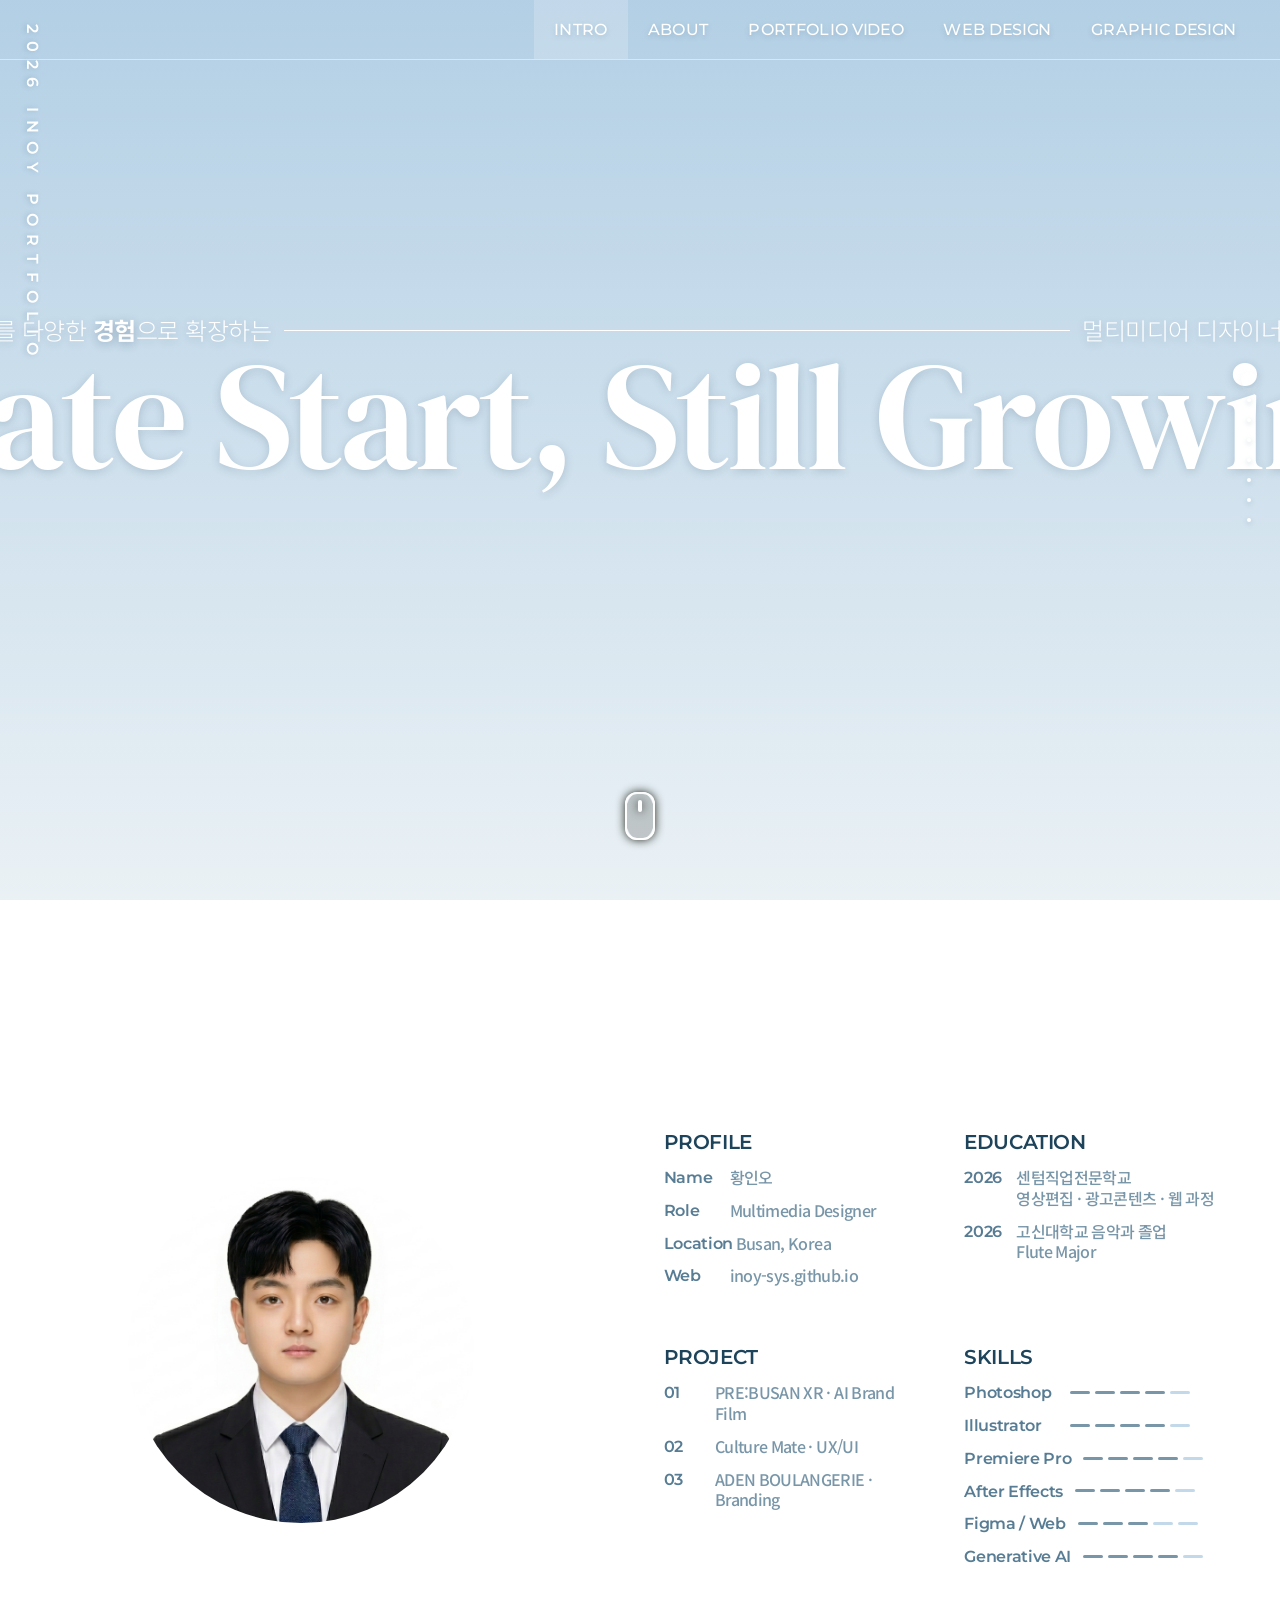
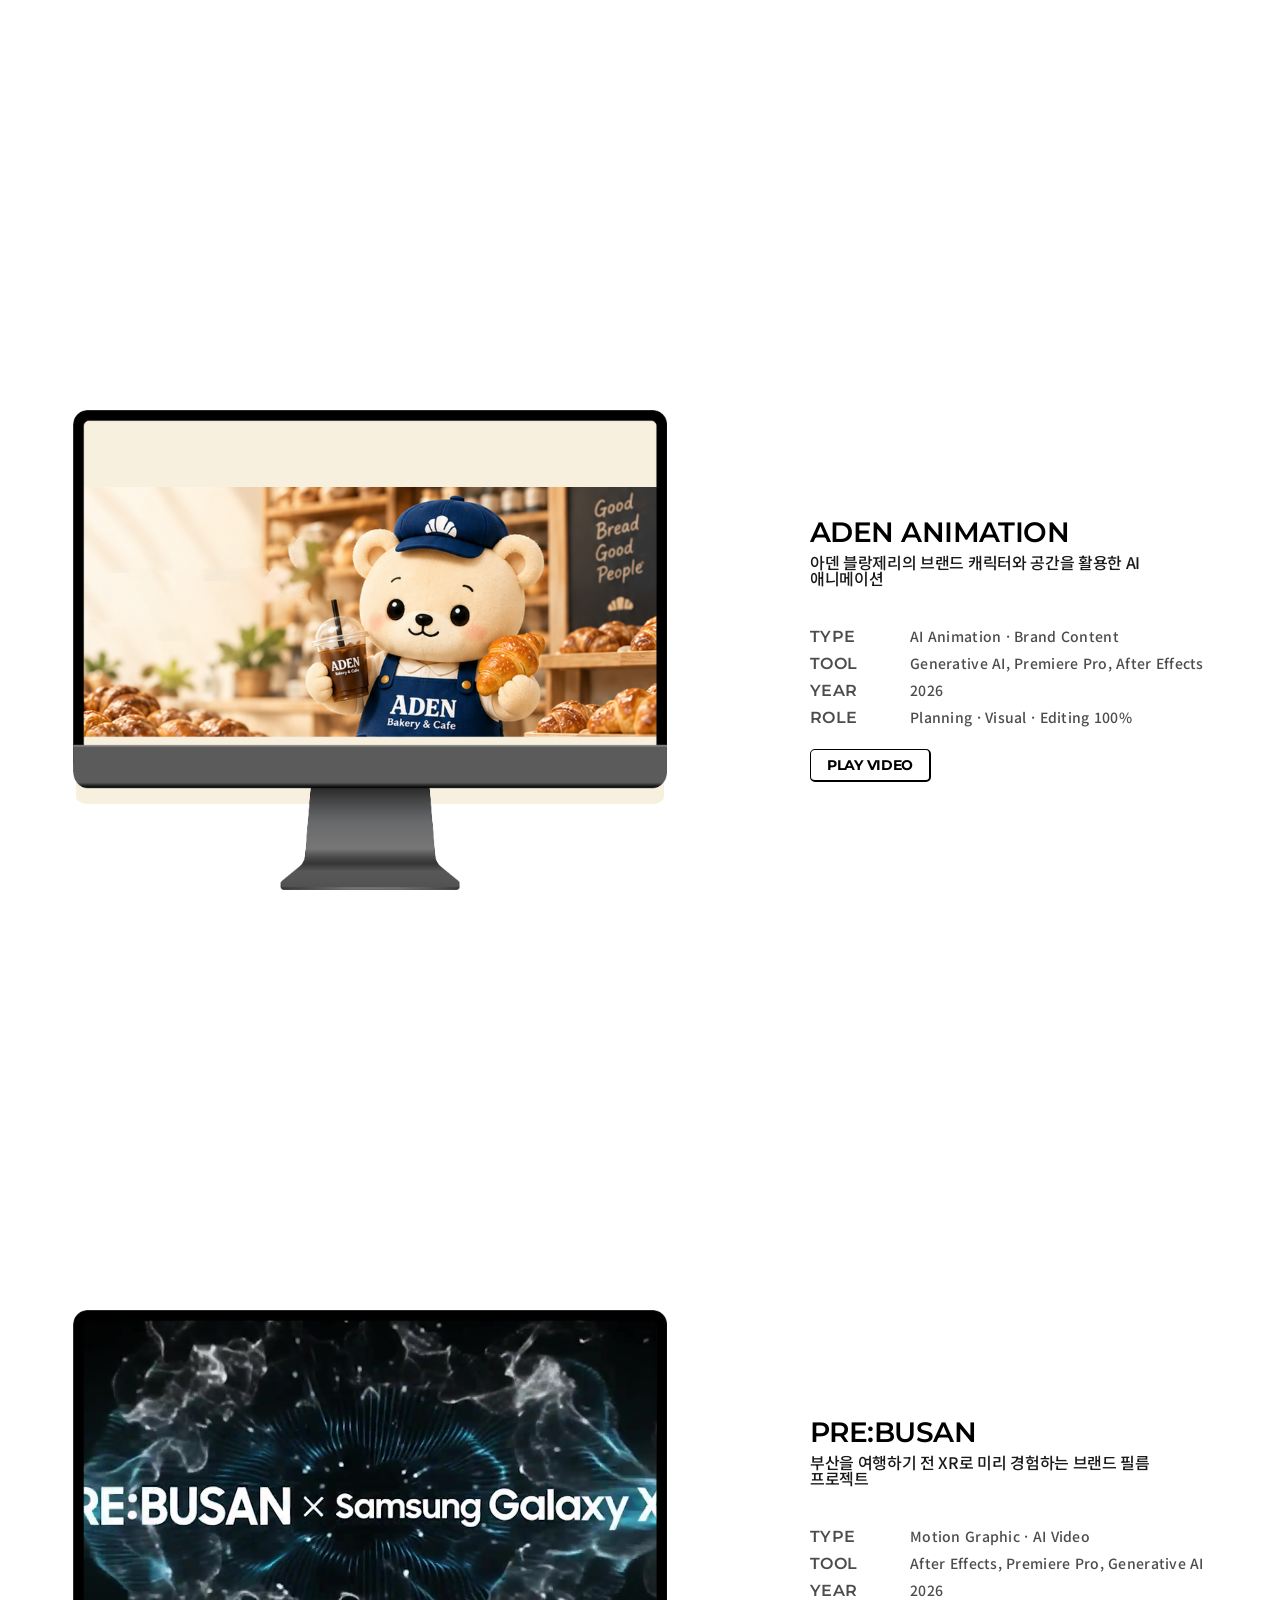
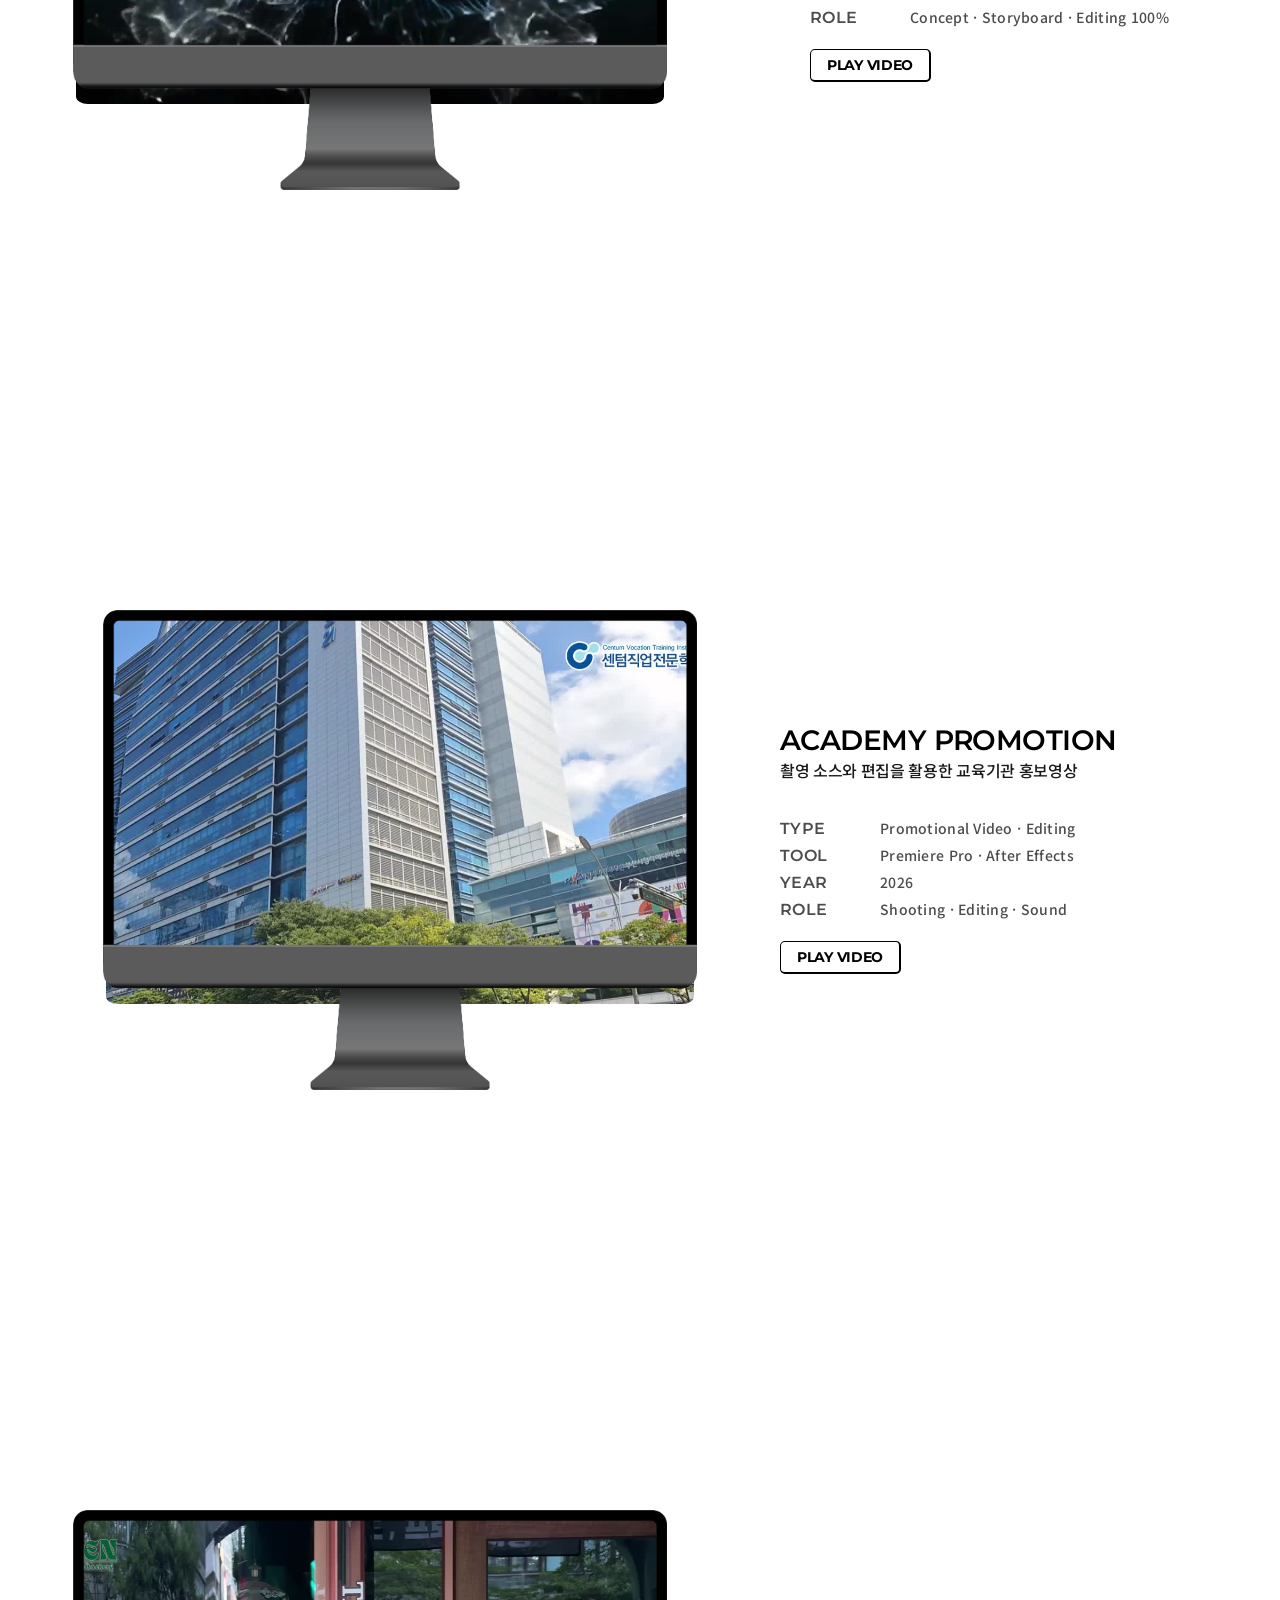
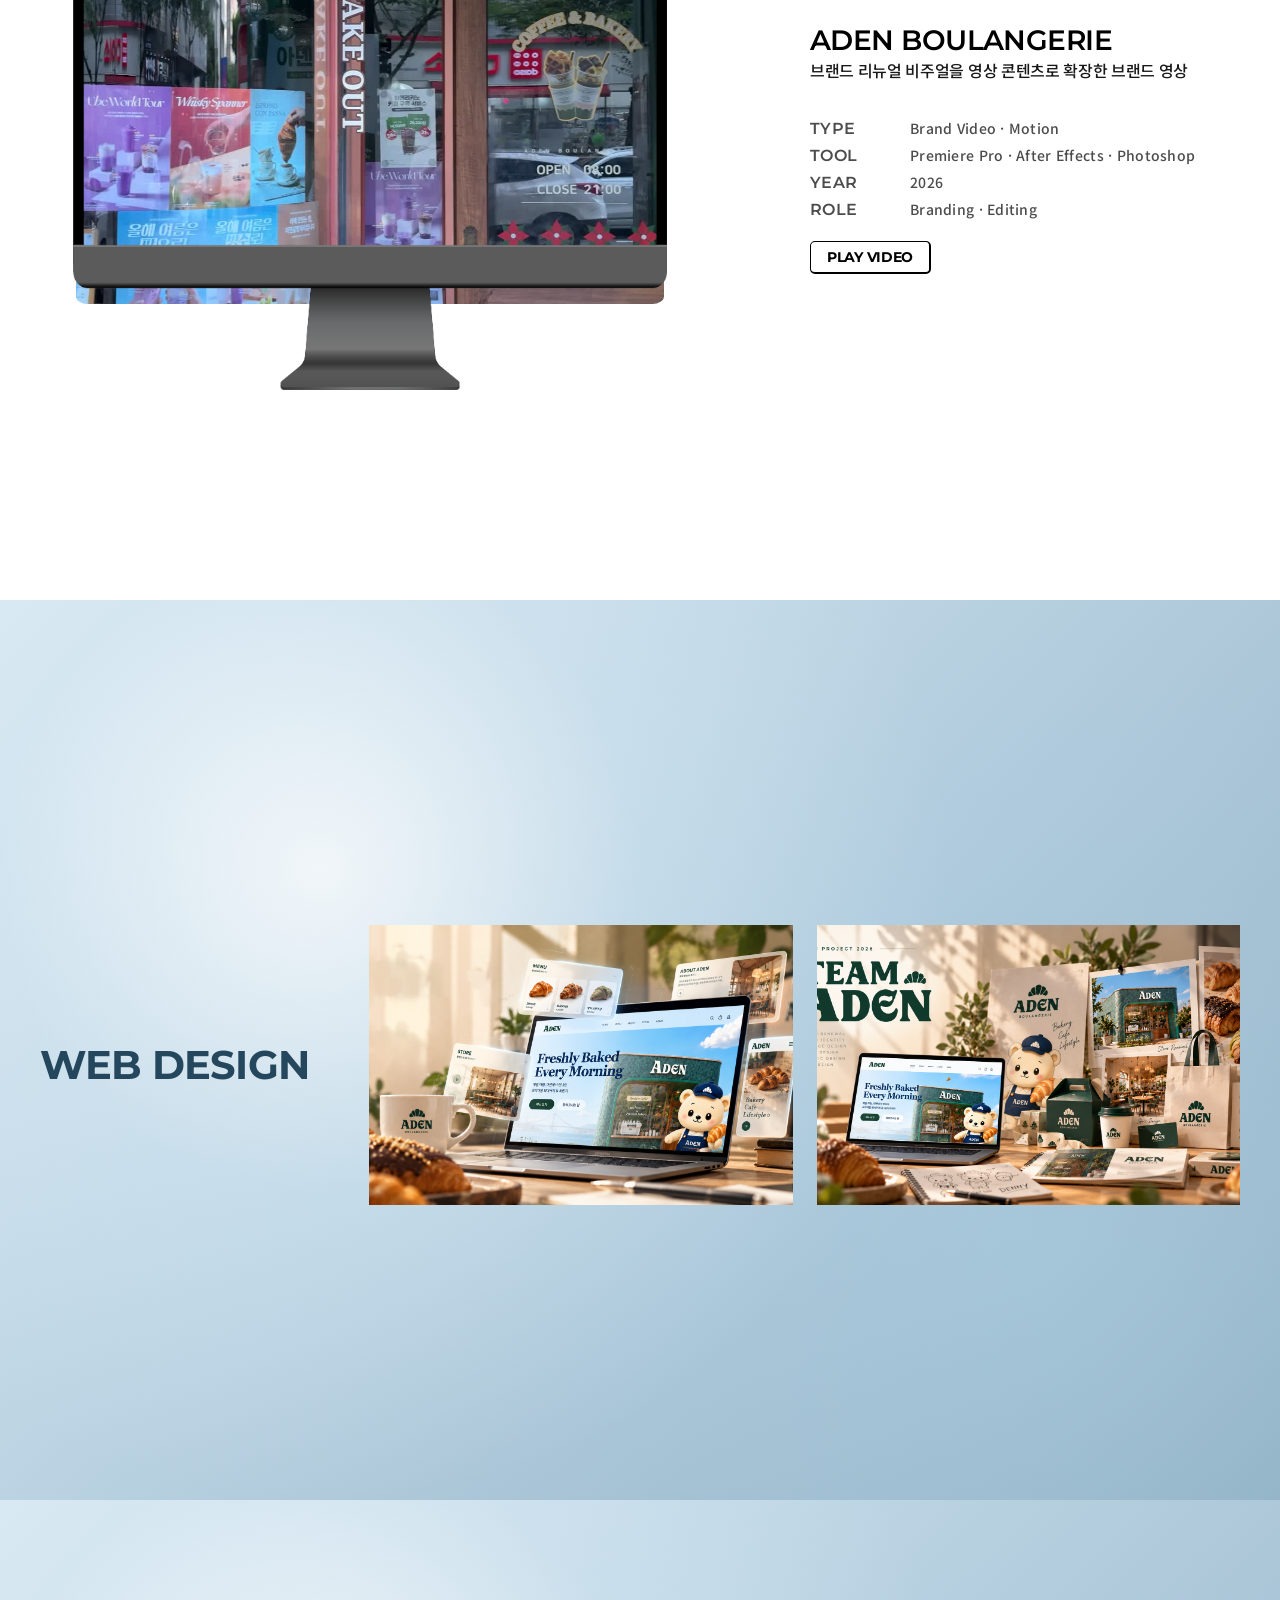
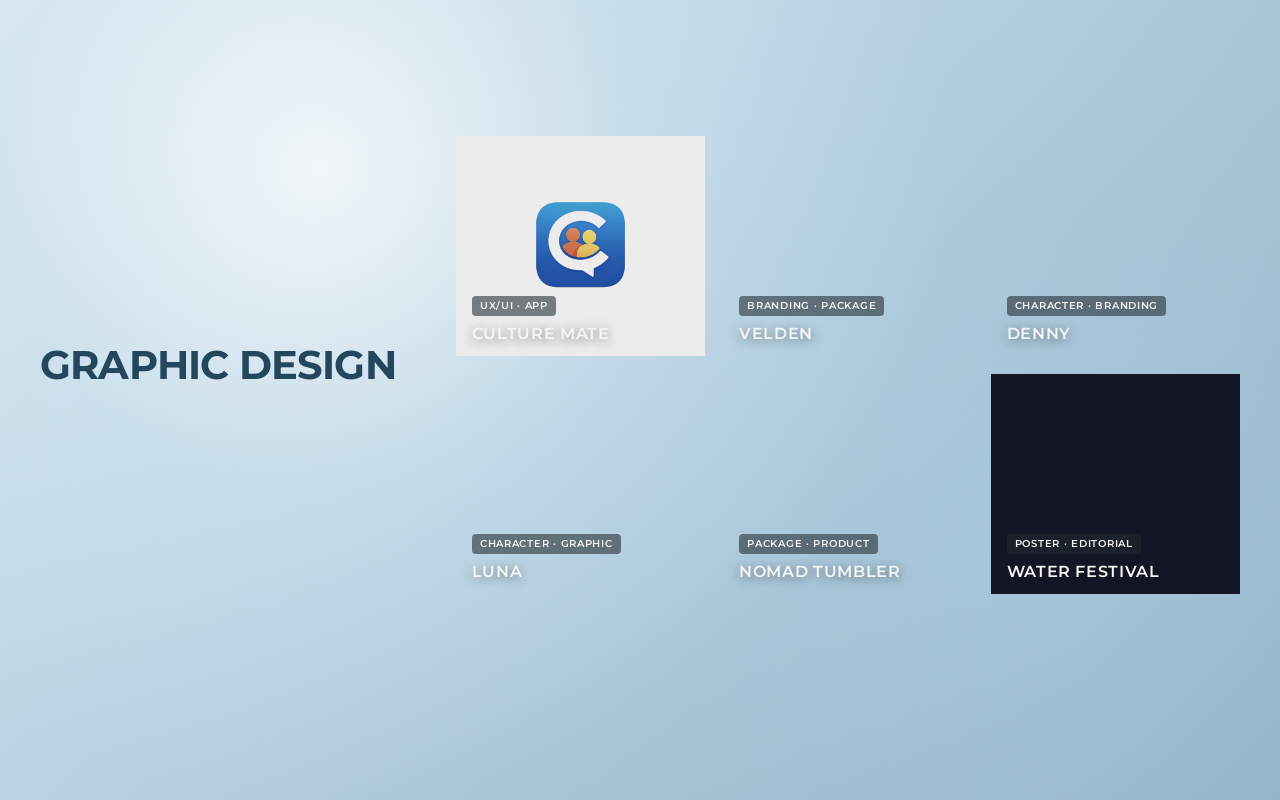
==== index.html @ 9a52661e "ok" ====
<!DOCTYPE html>
<html lang="ko">
<head>
  <meta charset="UTF-8">
  <meta http-equiv="X-UA-Compatible" content="IE=edge">
  <meta name="viewport" content="width=device-width, initial-scale=1.0">
  <title>황인오 | INOY Portfolio</title>
  <meta name="description" content="그래픽 · AI 영상 · 모션 · 웹 퍼블리싱을 다루는 황인오의 포트폴리오입니다.">
  <meta name="author" content="황인오">
  <link rel="shortcut icon" href="images/moon1.png" type="image/x-icon">
  <link rel="icon" href="images/moon1.png" type="image/x-icon">
  <script src="https://cdnjs.cloudflare.com/ajax/libs/jquery/3.6.0/jquery.min.js"></script>
  <link rel="stylesheet" href="fullpage/jquery.fullPage.css">
  <script src="fullpage/jquery.fullPage.js"></script>
  <link rel="stylesheet" href="styles/reset.css">
  <link rel="stylesheet" href="styles/design.css">
  <link rel="stylesheet" href="styles/animation.css">
  <link rel="stylesheet" href="styles/responsive.css">
  
  <meta property="og:title" content="황인오 | INOY Portfolio">
  <meta property="og:description" content="그래픽 · AI 영상 · 모션 · 웹 퍼블리싱 포트폴리오">
  <meta property="og:type" content="website">
  <meta property="og:url" content="https://inoy-sys.github.io/INO-Portfolio/">
  <meta property="og:image" content="https://inoy-sys.github.io/INO-Portfolio/images/portfolio-thumbnail.png">
</head>
<body>
  <div id="load"><img src="images/logo.svg" alt="loading"></div>
  <div id="cursor" class="intro_ani"></div>
  <div class="section_bg bg1"></div>
  <div class="section_bg bg2"></div>
  <div class="layer_btm_gradient"></div>

  <header class="intro_ani">
    <h1><a href="#firstPage">2026 INOY PORTFOLIO</a></h1>
    <ul id="myMenu">
      <li data-menuanchor="firstPage" class="active"><a href="#firstPage">INTRO</a></li>
      <li data-menuanchor="secondPage"><a href="#secondPage">ABOUT</a></li>
      <li data-menuanchor="thirdPage"><a href="#thirdPage">PORTFOLIO<span class="mobile_skip"> VIDEO</span></a>
        <ul class="sub">
          <li data-menuanchor="thirdPage"><a href="#thirdPage">ADEN ANIMATION</a></li>
          <li data-menuanchor="fourthPage"><a href="#fourthPage">PRE:BUSAN</a></li>
          <li data-menuanchor="fifthPage"><a href="#fifthPage">ACADEMY PROMO</a></li>
          <li data-menuanchor="sixthPage"><a href="#sixthPage">ADEN BRAND VIDEO</a></li>
        </ul>
      </li>
      <li data-menuanchor="seventhPage"><a href="#seventhPage">WEB<span class="mobile_skip"> DESIGN</span></a></li>
      <li data-menuanchor="eighthPage"><a href="#eighthPage">GRAPHIC<span class="mobile_skip"> DESIGN</span></a></li>
    </ul>
  </header>

  <div id="fullpage">
    <div id="intro" class="section">
      <div class="layer layer1 intro_ani"><div class="bird intro_ani"></div></div>
      <div class="layer title">
        <div class="title_container">
          <h1>
            <span class="intro_ani"><strong>아이디어</strong>를 다양한 <strong>경험</strong>으로 확장하는</span>
            <span class="line intro_ani"></span>
            <span class="intro_ani">멀티미디어 디자이너 <strong>황인오</strong>입니다.</span>
          </h1>
          <h1 class="intro_ani">Late Start, Still Growing</h1>
        </div>
      </div>
      <div class="layer layer2 intro_ani"></div>
      <div class="layer layer3 intro_ani"></div>
      <div class="layer layer4 intro_ani"></div>
      <div class="scrolldown intro_ani"><p class="mouse_outline"></p><p class="mouse_wheel"></p></div>
    </div>

    <div id="about" class="section">
      <div class="contents_wrap">
        <div class="photo"></div>
        <div class="info_all">
          <div class="info profile">
            <h2>PROFILE</h2>
            <ul>
              <li><p>Name</p><p>황인오</p></li>
              <li><p>Role</p><p>Multimedia Designer</p></li>
              <li><p>Location</p><p>Busan, Korea</p></li>
              <li><p>Web</p><p class="mail">inoy-sys.github.io</p></li>
            </ul>
          </div>
          <div class="info">
            <h2>EDUCATION</h2>
            <ul>
              <li><p>2026</p><p>센텀직업전문학교<br>영상편집 · 광고콘텐츠 · 웹 과정</p></li>
              <li><p>2026</p><p>고신대학교 음악과 졸업<br>Flute Major</p></li>
            </ul>
          </div>
          <div class="info">
            <h2>PROJECT</h2>
            <ul>
              <li><p>01</p><p>PRE:BUSAN XR · AI Brand Film</p></li>
              <li><p>02</p><p>Culture Mate · UX/UI</p></li>
              <li><p>03</p><p>ADEN BOULANGERIE · Branding</p></li>
            </ul>
          </div>
          <div class="info skills">
            <h2>SKILLS</h2>
            <ul>
              <li><p>Photoshop</p><p class="level"><span class="fill"></span><span class="fill"></span><span class="fill"></span><span class="fill"></span><span class="empty"></span></p></li>
              <li><p>Illustrator</p><p class="level"><span class="fill"></span><span class="fill"></span><span class="fill"></span><span class="fill"></span><span class="empty"></span></p></li>
              <li><p>Premiere Pro</p><p class="level"><span class="fill"></span><span class="fill"></span><span class="fill"></span><span class="fill"></span><span class="empty"></span></p></li>
              <li><p>After Effects</p><p class="level"><span class="fill"></span><span class="fill"></span><span class="fill"></span><span class="fill"></span><span class="empty"></span></p></li>
              <li><p>Figma / Web</p><p class="level"><span class="fill"></span><span class="fill"></span><span class="fill"></span><span class="empty"></span><span class="empty"></span></p></li>
              <li><p>Generative AI</p><p class="level"><span class="fill"></span><span class="fill"></span><span class="fill"></span><span class="fill"></span><span class="empty"></span></p></li>
            </ul>
          </div>
        </div>
      </div>
    </div>

    <div id="aden-animation" class="section web_section">
      <div class="contents">
        <div class="mockup_all"><div class="mockup desktop"><p class="screenshot"><img src="assets/portfolio/denny/denny-preview-main.png" alt="ADEN ANIMATION"></p><p class="frame"></p></div></div>
        <div class="info">
          <div class="title"><h1>ADEN ANIMATION</h1><p class="description">아덴 블랑제리의 브랜드 캐릭터와 공간을 활용한 AI 애니메이션</p></div>
          <ul>
            <li><span>TYPE</span><span>AI Animation · Brand Content</span></li>
            <li><span>TOOL</span><span>Generative AI, Premiere Pro, After Effects</span></li>
            <li><span>YEAR</span><span>2026</span></li>
            <li><span>ROLE</span><span>Planning · Visual · Editing 100%</span></li>
          </ul>
          <div class="link"><a href="#" class="modal_btn">PLAY VIDEO</a></div>
        </div>
        <div class="modal_popup_bg styleguide"><div class="container"><div class="title_btn_container"><p class="title"><span>AI ANIMATION </span><span>ADEN BOULANGERIE</span></p><a href="#" class="close_btn"><img src="images/icon_close.svg" alt="닫기"></a></div><div class="img_container"><video controls playsinline preload="metadata"><source src="assets/video/projects/06-aden-animation.mp4" type="video/mp4"></video></div></div></div>
      </div><div class="bg_circle"></div>
    </div>

    <div id="prebusan" class="section web_section">
      <div class="contents">
        <div class="mockup_all"><div class="mockup desktop"><p class="screenshot"><img src="assets/portfolio/video/05-pre-busan-XR.jpg" alt="PRE:BUSAN XR"></p><p class="frame"></p></div></div>
        <div class="info">
          <div class="title"><h1>PRE:BUSAN</h1><p class="description">부산을 여행하기 전 XR로 미리 경험하는 브랜드 필름 프로젝트</p></div>
          <ul>
            <li><span>TYPE</span><span>Motion Graphic · AI Video</span></li>
            <li><span>TOOL</span><span>After Effects, Premiere Pro, Generative AI</span></li>
            <li><span>YEAR</span><span>2026</span></li>
            <li><span>ROLE</span><span>Concept · Storyboard · Editing 100%</span></li>
          </ul>
          <div class="link"><a href="#" class="modal_btn">PLAY VIDEO</a></div>
        </div>
        <div class="modal_popup_bg styleguide"><div class="container"><div class="title_btn_container"><p class="title"><span>BRAND FILM </span><span>PRE:BUSAN</span></p><a href="#" class="close_btn"><img src="images/icon_close.svg" alt="닫기"></a></div><div class="img_container"><video controls playsinline preload="metadata"><source src="assets/video/projects/05-pre-busan.mp4" type="video/mp4"></video></div></div></div>
      </div><div class="bg_circle"></div>
    </div>

    <div id="academy" class="section web_section">
      <div class="contents">
        <div class="mockup_all desktop_only"><div class="mockup desktop"><p class="screenshot"><img src="assets/portfolio/video/03-academy-promo.jpg" alt="ACADEMY PROMOTION"></p><p class="frame"></p></div></div>
        <div class="info">
          <div class="title"><h1>ACADEMY PROMOTION</h1><p class="description">촬영 소스와 편집을 활용한 교육기관 홍보영상</p></div>
          <ul>
            <li><span>TYPE</span><span>Promotional Video · Editing</span></li>
            <li><span>TOOL</span><span>Premiere Pro · After Effects</span></li>
            <li><span>YEAR</span><span>2026</span></li>
            <li><span>ROLE</span><span>Shooting · Editing · Sound</span></li>
          </ul>
          <div class="link"><a href="#" class="modal_btn">PLAY VIDEO</a></div>
        </div>
        <div class="modal_popup_bg styleguide"><div class="container"><div class="title_btn_container"><p class="title"><span>PROMOTIONAL VIDEO </span><span>ACADEMY</span></p><a href="#" class="close_btn"><img src="images/icon_close.svg" alt="닫기"></a></div><div class="img_container"><video controls playsinline preload="metadata"><source src="assets/video/projects/03-academy-promo.mp4" type="video/mp4"></video></div></div></div>
      </div><div class="bg_circle"></div>
    </div>

    <div id="aden-brand" class="section web_section">
      <div class="contents">
        <div class="mockup_all"><div class="mockup desktop"><p class="screenshot"><img src="assets/portfolio/video/04-aden-boulangerie.jpg" alt="ADEN BOULANGERIE BRAND VIDEO"></p><p class="frame"></p></div></div>
        <div class="info">
          <div class="title"><h1>ADEN BOULANGERIE</h1><p class="description">브랜드 리뉴얼 비주얼을 영상 콘텐츠로 확장한 브랜드 영상</p></div>
          <ul>
            <li><span>TYPE</span><span>Brand Video · Motion</span></li>
            <li><span>TOOL</span><span>Premiere Pro · After Effects · Photoshop</span></li>
            <li><span>YEAR</span><span>2026</span></li>
            <li><span>ROLE</span><span>Branding · Editing</span></li>
          </ul>
          <div class="link"><a href="#" class="modal_btn">PLAY VIDEO</a></div>
        </div>
        <div class="modal_popup_bg styleguide"><div class="container"><div class="title_btn_container"><p class="title"><span>BRAND VIDEO </span><span>ADEN BOULANGERIE</span></p><a href="#" class="close_btn"><img src="images/icon_close.svg" alt="닫기"></a></div><div class="img_container"><video controls playsinline preload="metadata"><source src="assets/video/projects/04-aden-boulangerie.mp4" type="video/mp4"></video></div></div></div>
      </div><div class="bg_circle"></div>
    </div>

    <div id="clone" class="section clone_graphic_section">
      <div class="contents">
        <h1>WEB DESIGN</h1>
        <div class="grid-container">
          <div class="grid-item item1"><div class="info"><div class="txt"><h2>ADEN BOULANGERIE</h2><p>Personal Website · HTML / CSS / JavaScript</p></div><div class="link"><a href="aden-site/index.html" target="_blank">Website</a></div></div></div>

          <div class="grid-item item2"><div class="info"><div class="txt"><h2>TEAM ADEN</h2><p>Team Project · Brand Website</p></div><div class="link"><a href="team-aden/index.html" target="_blank">Website</a></div></div></div>
        </div>
      </div>
    </div>

    <div id="graphic" class="section clone_graphic_section">
      <div class="contents">
        <h1>GRAPHIC DESIGN</h1>
        <div class="grid-container">
          <a href="#" class="grid-item item1 modal_btn" title="CULTURE MATE" data-category="UX/UI · APP"></a>
          <a href="#" class="grid-item item2 modal_btn" title="VELDEN" data-category="BRANDING · PACKAGE"></a>
          <a href="#" class="grid-item item3 modal_btn" title="DENNY" data-category="CHARACTER · BRANDING"></a>
          <a href="#" class="grid-item item4 modal_btn" title="LUNA" data-category="CHARACTER · GRAPHIC"></a>
          <a href="#" class="grid-item item5 modal_btn" title="NOMAD TUMBLER" data-category="PACKAGE · PRODUCT"></a>
          <a href="#" class="grid-item item6 modal_btn" title="WATER FESTIVAL" data-category="POSTER · EDITORIAL"></a>
        </div>

        <div class="modal_popup_bg old-inoy-detail-modal">
          <div class="container">
            <div class="title_btn_container">
              <p class="title"><span>UX/UI · APP PLANNING </span><span>CULTURE MATE</span></p>
              <a href="#" class="close_btn"><img src="images/icon_close.svg" alt="닫기"></a>
            </div>
            <div class="img_container old-inoy-detail-scroll">
<section class="old-project-detail cmv-case">
  <div class="old-detail-topbar"><span>CULTURE MATE</span></div>
  <div class="cmv-hero">
    <div class="cmv-hero-copy"><span class="cmv-eyebrow">UX/UI · MOBILE APP</span><h2>CULTURE<br>MATE</h2><p>문화생활을 함께할 사람을 연결하는<br>AI 기반 동행 매칭 서비스</p><div class="cmv-tags"><span>UX/UI</span><span>FIGMA</span></div></div>
    <div class="cmv-hero-phones">
      <div class="cmv-phone cmv-phone-left"><img src="assets/portfolio/culture-mate/ui/04-recruit.png" alt=""></div>
      <div class="cmv-phone cmv-phone-main"><img src="assets/portfolio/culture-mate/ui/03-home.png" alt=""></div>
      <div class="cmv-phone cmv-phone-right"><img src="assets/portfolio/culture-mate/ui/15-ai-recommend.png" alt=""></div>
    </div>
  </div>
  <section class="cmv-discover"><div class="cmv-bigword">DISCOVER</div><div class="cmv-section-head"><span>01 · DISCOVER</span></div>
    <div class="cmv-discover-stage"><div class="cmv-phone cmv-tall"><img src="assets/portfolio/culture-mate/ui/03-home.png"></div><div class="cmv-feature-shot"><img src="assets/portfolio/culture-mate/ui/15-ai-recommend.png"><strong>AI RECOMMEND</strong></div><div class="cmv-phone cmv-tall"><img src="assets/portfolio/culture-mate/ui/04-recruit.png"></div></div>
  </section>
  <section class="cmv-match"><div class="cmv-section-head cmv-light-head"><span>02 · AI MATCHING</span></div><div class="cmv-match-flow">
    <figure><div class="cmv-screen-card"><img src="assets/portfolio/culture-mate/ui/12-ai-match-popup.png"></div><figcaption><b>01</b><span>START</span></figcaption></figure><div class="cmv-flow-arrow">→</div>
    <figure><div class="cmv-screen-card"><img src="assets/portfolio/culture-mate/ui/11-matching-loading.png"></div><figcaption><b>02</b><span>MATCHING</span></figcaption></figure><div class="cmv-flow-arrow">→</div>
    <figure><div class="cmv-screen-card"><img src="assets/portfolio/culture-mate/ui/10-match-complete.png"></div><figcaption><b>03</b><span>COMPLETE</span></figcaption></figure>
  </div></section>
  <section class="cmv-gallery"><div class="cmv-gallery-copy"><span>03 · UI COLLECTION</span></div>
    <div class="cmv-gallery-track">
      <div class="cmv-phone"><img src="assets/portfolio/culture-mate/ui/01-onboarding.png"></div><div class="cmv-phone"><img src="assets/portfolio/culture-mate/ui/02-login.png"></div><div class="cmv-phone"><img src="assets/portfolio/culture-mate/ui/05-community.png"></div><div class="cmv-phone"><img src="assets/portfolio/culture-mate/ui/14-notifications.png"></div><div class="cmv-phone"><img src="assets/portfolio/culture-mate/ui/06-settings.png"></div>
    </div>
    <div class="cmv-gallery-secondary"><figure><img src="assets/portfolio/culture-mate/ui/08-search.png"><figcaption>SEARCH</figcaption></figure><figure><img src="assets/portfolio/culture-mate/ui/09-application-history.png"><figcaption>MY ACTIVITY</figcaption></figure><figure><img src="assets/portfolio/culture-mate/ui/13-menu.png"><figcaption>MY MENU</figcaption></figure></div>
  </section>
  <section class="cmv-prototype"><div class="proto-grid"><div class="device"><div class="device-top">LIVE PROTOTYPE</div><div class="screen"><iframe allowfullscreen src="https://www.figma.com/embed?embed_host=share&amp;url=https%3A%2F%2Fwww.figma.com%2Fproto%2FuT3OseN2rFLlvOnUszSTl5%2F%25EC%258A%25A4%25EB%25A7%2588%25ED%258A%25B8%25EB%25AC%25B8%25ED%2599%2594%25EC%2595%25B1-UX%25EC%2584%25A4%25EA%25B3%2584_%25ED%2599%25A9%25EC%259D%25B8%25EC%2598%25A4%3Fnode-id%3D123-3037%26scaling%3Dscale-down-width%26content-scaling%3Dfixed%26page-id%3D1%253A3%26starting-point-node-id%3D123%253A3255%26show-proto-sidebar%3D0"></iframe></div></div><div class="proto-copy"><small>04 · INTERACTIVE PROTOTYPE</small><h2>PREVIEW</h2></div></div></section>
  <section class="cmv-final"><img src="assets/portfolio/culture-mate/logo.png"><h3>Culture Mate</h3></section>
</section></div>
          </div>
        </div>
        <div class="modal_popup_bg old-inoy-detail-modal">
          <div class="container">
            <div class="title_btn_container">
              <p class="title"><span>BRAND IDENTITY </span><span>VELDEN</span></p>
              <a href="#" class="close_btn"><img src="images/icon_close.svg" alt="닫기"></a>
            </div>
            <div class="img_container old-inoy-detail-scroll">
<section class="old-project-detail velden-case">
  <div class="old-detail-topbar"><span>VELDEN</span></div>
  <header class="velden-hero"><p>BRANDING · VISUAL IDENTITY</p><h2>VELDEN</h2></header>
  <div class="velden-long">
    <img src="assets/portfolio/velden/mockup-2.png"><img src="assets/portfolio/velden/mockup-3.png"><img src="assets/portfolio/velden/mockup-1.png">
    <div class="velden-model-pair"><img src="assets/portfolio/velden/mockup-4.png"><img src="assets/portfolio/velden/mockup-5.png"></div>
    <div class="velden-model-pair"><img src="assets/portfolio/velden/mockup-6.png"><img src="assets/portfolio/velden/mockup-7.png"></div>
    <img src="assets/portfolio/velden/business-card.png"><img src="assets/portfolio/velden/logo2.png">
  </div>
</section></div>
          </div>
        </div>
        <div class="modal_popup_bg old-inoy-detail-modal">
          <div class="container">
            <div class="title_btn_container">
              <p class="title"><span>CHARACTER · BRANDING </span><span>DENNY</span></p>
              <a href="#" class="close_btn"><img src="images/icon_close.svg" alt="닫기"></a>
            </div>
            <div class="img_container old-inoy-detail-scroll">
<section class="old-project-detail denny-behance-clean">
  <div class="old-detail-topbar"><span>ADEN · DENNY</span></div>
  <section class="denny-clean-board denny-clean-feature denny-clean-cream"><img src="assets/portfolio/denny/denny-01.png"></section>
  <section class="denny-clean-board denny-clean-feature denny-clean-blue"><img src="assets/portfolio/denny/denny-02.png"></section>
  <section class="denny-clean-board denny-clean-concept"><img src="assets/portfolio/denny/denny-concept.png"></section>
  <section class="denny-clean-board denny-clean-packaging"><img src="assets/portfolio/denny/denny-packaging.png"></section>
  <section class="denny-clean-board denny-clean-cream"><img src="assets/portfolio/denny/denny-06.png"></section>
  <section class="denny-clean-board denny-clean-white"><img src="assets/portfolio/denny/denny-07.png"></section>
</section></div>
          </div>
        </div>
        <div class="modal_popup_bg old-inoy-detail-modal">
          <div class="container">
            <div class="title_btn_container">
              <p class="title"><span>CHARACTER DESIGN </span><span>LUNA</span></p>
              <a href="#" class="close_btn"><img src="images/icon_close.svg" alt="닫기"></a>
            </div>
            <div class="img_container old-inoy-detail-scroll">
<section class="old-project-detail luna-editorial"><div class="luna-edition">
<header class="le-hero"><div class="le-hero-top"><span>INOY / CHARACTER DESIGN</span><span>01 — 04 / PROJECT ARCHIVE</span></div><div class="le-hero-layout"><div class="le-hero-type"><p class="le-label">A NEW CHARACTER FOR THE NIGHT</p><h2>LU<span>NA</span><em>.</em></h2><p class="le-korean">밤의 축제를 이끄는<br>새로운 캐릭터</p><div class="le-rule"></div><p class="le-summary"></p><span class="le-index">CHARACTER / ILLUSTRATION / 2026</span></div><div class="le-hero-stage"><div class="le-orbit le-orbit-one"></div><div class="le-orbit le-orbit-two"></div><span class="le-stage-label">MEET LUNA</span><img src="assets/portfolio/lotte-luna/luna-interactive.png" alt="루나 캐릭터 메인 아트"><span class="le-stage-foot">NIGHT PARADE LEADER · 01</span></div></div><div class="le-hero-bottom"><span>THE CHARACTER PROJECT</span><span>SCROLL TO EXPLORE ↓</span></div></header>
<section class="le-board le-board-cream"><div class="le-board-head"><span>01 — INTRODUCTION</span><span>ORIGINAL ARTWORK</span></div><img src="assets/portfolio/lotte-luna/luna-intro-clean.png"><p class="le-board-caption">LUNA / CHARACTER INTRODUCTION</p></section>
<section class="le-board le-board-lilac"><div class="le-board-head"><span>03 — TURNAROUND</span><span>FORM &amp; PROPORTION</span></div><div class="le-board-title"><p>다양한 방향에서도 일관되게 보이도록 정리한 캐릭터 턴어라운드.</p></div><img src="assets/portfolio/lotte-luna/luna-turnaround-clean.png"><p class="le-board-caption">LUNA / TURNAROUND</p></section>
<section class="le-board le-board-cream"><div class="le-board-head"><span>04 — POSE DESIGN</span><span>MOVEMENT &amp; PERSONALITY</span></div><div class="le-board-title"><p>동작과 제스처로 확장한 루나의 캐릭터성.</p></div><img src="assets/portfolio/lotte-luna/luna-poses-clean.png"><p class="le-board-caption">LUNA / POSE STUDY</p></section>
<section class="le-board le-board-lilac"><div class="le-board-head"><span>05 — EXPRESSION</span><span>EMOTION &amp; DETAIL</span></div><div class="le-board-title"><h3>Many moods.<br><i>One LUNA.</i></h3><p>표정 변화로 표현한 캐릭터의 감정과 디테일.</p></div><img src="assets/portfolio/lotte-luna/luna-expression-clean.png"><p class="le-board-caption">LUNA / EXPRESSION STUDY</p></section>
<footer class="le-finale"><span>END OF CHARACTER STUDY</span><strong>LUNA<span>✳</span></strong><p>THANK YOU FOR WATCHING.</p></footer></div></section>
</div>
          </div>
        </div>
        <div class="modal_popup_bg old-inoy-detail-modal">
          <div class="container">
            <div class="title_btn_container">
              <p class="title"><span>DETAIL PAGE · GRAPHIC </span><span>NOMAD TUMBLER</span></p>
              <a href="#" class="close_btn"><img src="images/icon_close.svg" alt="닫기"></a>
            </div>
            <div class="img_container old-inoy-detail-scroll">
<section class="old-project-detail nomad-case">
  <div class="old-detail-topbar"><span>NOMAD TUMBLER</span></div>
  <section class="nomad-hero"><div class="nomad-hero-copy"><span>PRODUCT DETAIL · GRAPHIC DESIGN</span><h2>NOMAD<br>TUMBLER</h2><p>일상과 아웃도어 라이프스타일을 위한 텀블러 상세페이지 디자인</p></div><div class="nomad-hero-art"><img src="assets/portfolio/tumbler/detail-01.png"></div></section>
  <section class="nomad-intro"><div><span>01 · PRODUCT STORY</span><h3>Carry the moment.<br>Anywhere.</h3></div><p>제품의 기능을 나열하기보다, 이동과 휴식의 순간에 자연스럽게 어울리는 라이프스타일 제품으로 보이도록 비주얼 흐름을 구성했습니다.</p></section>
  <section class="nomad-visual nomad-visual-dark"><div class="nomad-section-head"><span>02 · KEY VISUAL</span><h3>Visual First.</h3></div><figure><img src="assets/portfolio/tumbler/detail-01.png"></figure></section>
  <section class="nomad-split"><div class="nomad-split-copy"><span>03 · PRODUCT DETAIL</span><h3>From mood<br>to detail.</h3><p>제품의 분위기에서 세부 정보로 자연스럽게 이어지도록 상세페이지의 시선 흐름을 정리했습니다.</p></div><figure><img src="assets/portfolio/tumbler/detail-02.png"></figure></section>
  <section class="nomad-visual nomad-visual-light"><div class="nomad-section-head"><span>04 · FINAL DETAIL</span><h3>One continuous experience.</h3></div><figure><img src="assets/portfolio/tumbler/detail-03.png"></figure></section>
  <section class="nomad-finale"><span>GRAPHIC DESIGN · PRODUCT DETAIL PAGE</span><h3>NOMAD</h3><p>TUMBLER</p></section>
</section></div>
          </div>
        </div>
        <div class="modal_popup_bg old-inoy-detail-modal">
          <div class="container">
            <div class="title_btn_container">
              <p class="title"><span>POSTER · EDITORIAL </span><span>WATER FESTIVAL</span></p>
              <a href="#" class="close_btn"><img src="images/icon_close.svg" alt="닫기"></a>
            </div>
            <div class="img_container old-inoy-detail-scroll">
<section class="old-project-detail water-case">
  <div class="old-detail-topbar"><span>WATER FESTIVAL POSTER</span></div>
  <header class="wf-hero"><div class="wf-hero-copy"><span>GRAPHIC DESIGN / FESTIVAL BRANDING · 2026</span><h2>WATER<br>FESTIVAL<br><em>IN BUSAN</em></h2><p>2026 워터페스티벌</p><div class="wf-hero-line">POSTER / VISUAL IDENTITY / APPLICATION</div></div><div class="wf-hero-art"><img src="assets/portfolio/poster/water-festival-original.png"></div></header>
  <section class="wf-system"><div class="wf-section-head"><span>02 / VISUAL SYSTEM</span></div><div class="wf-colors"><div style="--swatch:#10192d"><i></i><b>DEEP NAVY</b><small>#10192D</small></div><div style="--swatch:#2147a0"><i></i><b>ELECTRIC BLUE</b><small>#2147A0</small></div><div style="--swatch:#21d8ed"><i></i><b>NEON CYAN</b><small>#21D8ED</small></div><div style="--swatch:#f137cb"><i></i><b>NEON PINK</b><small>#F137CB</small></div></div><div class="wf-system-strip"><span>WATER</span><span>LIGHT</span><span>TYPE</span><span>PERFORMANCE</span></div></section>
  <section class="wf-application"><div class="wf-section-head"><span>03 / APPLICATION</span></div><figcaption>01 — FESTIVAL LEAFLET</figcaption><figure class="wf-application-wide"><img src="assets/portfolio/poster/leaflet.png"></figure><div class="wf-mockup-grid"><figure><figcaption>02 — OUTDOOR ADVERTISING</figcaption><img src="assets/portfolio/poster/02-mockup-1.png"></figure><figure><figcaption>03 — BANNER & WRISTBAND</figcaption><img src="assets/portfolio/poster/03-mockup-2.png"></figure></div><figure class="wf-application-wide"><figcaption>04 — EVENT TICKET</figcaption><img src="assets/portfolio/poster/04-ticket.png"></figure></section>
</section></div>
          </div>
        </div>
      </div>
    </div>
  </div>
  <script src="script/script.js"></script>
</body>
</html>
---- styles/design.css ----
/* #B4D0E5 #EAF1F5 #577C93 #1E445B  */
:root {
    --color-mac : #38080a;
    --color-seoulmilk : #2d3939;
    --color-samapharm : #0d2858;
    --color-watchapedia : #ab052c;
}
body {cursor: none; min-width:380px;}
#load {
    position:absolute; z-index: 999; width:100%; height:100%;
    opacity:1; transition:.3s; pointer-events: none;
    display:flex; justify-content: center; align-items: center;
    background-image: linear-gradient(180deg, #B6D2E7 0%, #FAF7F7 100%);
}
#load img {animation:rotate 5s linear infinite; width:64px;}
#cursor {
    pointer-events: none; /* 아래에 놓인 요소 커서 이벤트 막지 않도록 */
    position:fixed; top:-10%; left:-10%; transform: translate(-50%,-50%); z-index:999;
    width:30px; height:30px; border-radius: 50%; transition:width .5s, height .5s;
    background: #000; mix-blend-mode: soft-light; opacity:0;
}
#cursor.active {
    width:60px; height:60px; 
    background: #577C93; mix-blend-mode: screen;
}
#cursor.ani_on {animation:fadeIn 1.5s 3.5s both;}
.section_bg {
    position:fixed; top:0; height:0; width:100%; height:100%;
    background-position:bottom;
    animation:bgMove 100s linear infinite;
}
.section_bg.bg1 {
    background-image:linear-gradient(180deg, hsl(206, 49%, 80%) 0%, hsl(202, 35%, 94%) 100%);
}
.section_bg.bg2 {
    background-image:url(../images/cloud_panorama1.png), url(../images/cloud_panorama2.png);
}
.layer_btm_gradient {
    opacity:0; background-image:linear-gradient(transparent 30%, #B4D0E5 50%, #B4D0E5 52%, transparent 80%);
    width: 100%; height:200%; pointer-events: none; 
    position: absolute; top:0; left: 0px; z-index: 1;
}

/* fp_side_nav */
#fp-nav ul li a.active span, .fp-slidesNav ul li a.active span, #fp-nav ul li:hover a.active span, .fp-slidesNav ul li:hover a.active span {
    height: 16px; width: 16px; margin: -8px 0 0 -8px;
    background: 0;
    background-image: url(../images/icon_side_nav.svg); background-size: cover; filter: grayscale(1) brightness(2);
    animation:rotate 3s linear infinite;
}


/*
header
*/
header {
    position:fixed; z-index: 800;
    width:100%; height:60px; padding:0 24px;
    display:flex; justify-content: flex-end; align-items: center;
    border-bottom:1px solid #ffffff77;
    opacity:0;
}
header.ani_on{animation:slideDown 1s 4.4s both, fadeIn 1s 4.4s both;}
header a {
    color: #FFFFFF; text-shadow: 0px 2px 5px rgba(87, 124, 147, 0.3);
    font-family: 'Montserrat';  white-space: nowrap;  font-weight:500;
}
header a .mobile_skip {color:inherit; font-family:inherit; font-weight:inherit;}
header h1 {
    transform:rotate(90deg) translateY(-100%); transform-origin: top left;
    position:absolute; top:24px; left:24px;
}
header h1 a {font-weight: 600; letter-spacing:0.5em;}
header h1 a:hover {opacity:.5;}


/* nav */
header ul {
    height:100%;
    display:flex; align-items: stretch; /* li 높이 100 차지하게 stretch */
}
header ul li {
    position:relative; display:flex; align-items: center;
    transition:.3s;
}
header ul li a {letter-spacing: 0.02em; padding:16px 20px;}
header ul li .sub {
    background:#ffffffcc; width:100%; height:0; overflow:hidden;
    flex-flow:column nowrap; gap:0;
    position:absolute; top:100%;  z-index:-1;
}
header ul li .sub li {width:100%;}
header ul li .sub li a {
    width:100%; text-align:center; 
    text-shadow:none; font-size:0.875rem; color:#577C93;
    font-weight:600; padding:12px; transition:.3s;
}
/* nav mouseover, active */
header ul li.sub_on .sub {height:152px; /* 38*4px */}
header > ul > li:hover {background:#ffffffcc;}
header > ul > li:hover > a {color:#577C93;}
header > ul > li.active,
header > ul > li.subpage_on {background:#ffffff33;}
header ul li .sub li a:hover {opacity:1; background:#577C93; color:#fff;}


/* 
section 공통
*/
.section {position:relative; height: 100%; scroll-behavior: unset;}
.section .layer {
    position: absolute;
    top: 0; width: 100%; height: 100%;
    background-size: cover; background-position: center;
    background-repeat:no-repeat;
}


/* 
intro
*/
#intro {overflow: hidden;}
#intro .layer {-webkit-transform: translate3d(0,0,0);}
#intro .layer1 {background-image: url(../images/cloud_panorama0111.jpg);}
#intro .layer1.ani_on {animation:bgMove 150s linear infinite alternate;}
#intro .layer2 {
    width: 100%;
    height: 100%;
    object-fit: cover;
    object-position: center;
    opacity: 1;
}
#intro .layer2.ani_on {animation:fadeIn .6s .2s both, slideUp5 .6s .2s both;}
#intro .layer3 {background-image: url(../images/03grass_1920.png); opacity:0;}
#intro .layer3.ani_on {animation:fadeIn .6s .4s both, slideUp5 .6s .4s both;}
#intro .layer4 {background-image: url(../images/04grass_1920.png); opacity:0;}
#intro .layer4.ani_on {animation:fadeIn .6s .6s both, slideUp5 .6s .6s both;}


#intro .title {
    position:absolute; top:0; width:100%; height:100%;
    -webkit-transform: translate3d(0,0,0);
}
#intro .title .title_container {
    position:absolute; top:45%; left:52%; transform:translate(-50%,-50%);
}
#intro .title .title_container h1 {
    text-align: center; font-weight:300;
    color:#ffffff; text-shadow:0 2px 10px #22405a33;
    transition:.5s;
}
#intro .title .title_container h1:nth-child(1) {
    display:flex; gap:12px; align-items:center;
}
#intro .title .title_container h1:nth-child(2) {
    font-family: 'DM Serif Display', serif; font-size:9.375rem;
    white-space: nowrap; opacity:0;
}
#intro .title .title_container h1:nth-child(2) {opacity:0;}
#intro .title .title_container h1:nth-child(2).ani_on {animation:slideUp20 .8s 1.2s both, fadeIn 1.2s 1.2s both;}
#intro .title .title_container h1 span {
    white-space:nowrap; font-size:1.5rem; font-weight:300;
}
#intro .title .title_container h1 span strong {
    font-weight:700;
    color:#ffffff; text-shadow:0 2px 10px #22405a55;
}
#intro .title .title_container h1 .line {
    display:block; width:100%; height:1px;
    position:relative;
}
#intro .title .title_container h1 span:nth-child(1) {opacity:0;}
#intro .title .title_container h1 span:nth-child(1).ani_on {
    animation:slideUp20 1s 2s both, fadeIn 1.2s 2s both;
}
#intro .title .title_container h1 .line::after {
    display:block; content:'';
    position:absolute; top:0; left:0; height:100%;
    background:#fff;
}
#intro .title .title_container h1 .line.ani_on::after {animation:wipe 1s 2.4s both;}
#intro .title .title_container h1 span:nth-child(3) {opacity:0;}
#intro .title .title_container h1 span:nth-child(3).ani_on {animation:slideUp20 1s 3.4s both, fadeIn 1.2s 3.4s both;}
#intro .bird {
    position:absolute; left:-5%;
    width:48px; height:40px;
    background-size:480px; /* frame 10장 sprite */
    background-image : url(../images/bird_sprite.png);
    background-position : 0px; /* js */
    transition:left .5s;
    filter:blur(0.8px) contrast(0.2); mix-blend-mode: color-burn;
}
#intro .bird.ani_on {
    animation:birdMoveV 1s cubic-bezier(0.27, 0.06, 0.65, 0.96) alternate infinite,
    birdMoveH 10s linear infinite;
}
#intro .scrolldown {
    position:absolute; bottom:60px;
    left: 50%; transform: translateX(-50%);
    background:#25271d33; border-radius: 50%;
    animation:fadeIn 1s 5s both;
}
#intro .scrolldown p {box-shadow:0 0 10px #25271d;}
#intro .scrolldown p.mouse_outline {
    width:30px; height:48px;
    border-radius: 12px; border:2px solid #fff;
}
#intro .scrolldown p.mouse_wheel {
    width:4px; height:12px; border-radius: 2px; background: #fff;
    position:absolute; top:8px; left:calc(50% - 2px);
    animation:slideUp50 1s linear reverse infinite;
}


/* 
about
*/
#about {z-index:1;}
#about .contents_wrap {
    margin:0 auto;
    display:flex; flex-flow:row nowrap; 
    /* justify-content:space-around;  */
    align-items: center;
    /* padding:0 60px; */
    padding-left: 128px;
    max-width: 1400px;
    gap:190px; 
}
#about .contents_wrap .photo {
    background-size:cover; background-position:top;
    background-color: #ffffff33;
    background-image:url(../images/profile_img.png);
    /* inear-gradient(180deg,#ffffff77,#B4D0E5); */
    width:30%; padding-bottom:30%;
    border-radius: 50%;
}
#about .contents_wrap .info_all {
    display:grid; flex-flow: row wrap; 
    grid-template:max-content max-content / 40% calc(60% - 24px);
    gap:60px 64px;
}
#about .contents_wrap .info_all .info {display:flex; flex-flow:column nowrap;  gap:16px;}
#about .contents_wrap .info_all .info h2 {
    font-size:1.25rem; color: #1E445B;
    font-family: 'Montserrat'; font-weight: 600;
}
#about .contents_wrap .info_all .info ul {display:flex; flex-flow:column nowrap; gap:12px;}
#about .contents_wrap .info_all .info ul li {color: #577C93; display:flex; gap:12px;}
#about .contents_wrap .info_all .info ul li p {line-height:1.3;}
#about .contents_wrap .info_all .info ul li p.mail {word-break: break-all;}
#about .contents_wrap .info_all .info ul li p:nth-child(1) {
    font-weight: 600; font-family: 'Montserrat'; font-style: normal;
    width:40px; white-space: nowrap;
}
#about .contents_wrap .info_all .info.profile ul li p:nth-child(1) {width:60px;}
#about .contents_wrap .info_all .info.skills ul li p:nth-child(1) {width:110px;}
#about .contents_wrap .info_all .info ul li p:nth-child(2) {
    letter-spacing: -0.04em; font-weight:500; opacity:.8;
    transform:translateY(-1px); width:80%;
}
#about .contents_wrap .info_all .info.skills ul li p.level {display:flex; gap:5px; align-items: center;}
#about .contents_wrap .info_all .info.skills ul li p.level span {width:20px; height:3px; border-radius: 2px;}
#about .contents_wrap .info_all .info.skills ul li p.level span.fill {background:#577C93;}
#about .contents_wrap .info_all .info.skills ul li p.level span.empty {background:#B4D0E5;}


/*
web 공통
*/
.web_section {
    /* css 변수 생성해서 after 요소에 값 적용하기! */
    /* 스크립트로는 가상요소를 선택할 수 없기 때문 */
    --afterWidth: 100%; --afterHeight: 70%; --afterBg : #ffffffcc;
}
.web_section::after {
    display:block; content:''; z-index:0;
    position:absolute; top:50%; left:50%; transform: translate(-50%,-50%);
    transition:.3s;
    width: var(--afterWidth); height: var(--afterHeight); background:var(--afterBg);
}
.web_section .contents {
    /* background:firebrick; */
    width:min(100%,1400px);
    display:flex; justify-content: center; align-items: center;
    gap:80px; margin: 0 auto; 
    padding:0 60px; z-index:1;
}
.web_section .contents .mockup_all {
    transition:.5s;
    display:flex; width:600px;
    position:relative; z-index:1;
    margin-right:60px; transform:scale(.8);
}
.web_section .contents .mockup_all.scrollOn {transform:scale(1);}
.web_section .contents .mockup_all.desktop_only {margin-right:0;}
.web_section .contents .mockup_all .mockup {}
.web_section .contents .mockup_all .mockup.desktop {width:100%;}
.web_section .contents .mockup_all .mockup.mobile {
    position: absolute; width:20%; right: -10%; bottom:0; z-index:1;
}
.web_section .contents .mockup_all .mockup::after { /* 그림자 */
    display:block; content:'';
    position:absolute; left:50%; transform: translateX(-50%);
    background-size: contain; 
}
.web_section .contents .mockup_all .mockup.desktop::after {
    background-image:url(../images/mockup_desktop_shadow.png);
    top:84%; /* 100-16 */  width:80%; padding-bottom:16%;  /* 이미지 비율 */
}
.web_section .contents .mockup_all .mockup.mobile::after {
    background-image: url(../images/mockup_mobile_shadow.png);
    top: 105%; width: 100%; padding-bottom: 12.5%; filter:blur(2px);
}
.web_section .contents .mockup_all .mockup p {}
.web_section .contents .mockup_all .mockup .screenshot {
    position:absolute; left:50%; transform:translateX(-50%);
    overflow: hidden;
}
.web_section .contents .mockup_all .mockup.desktop .screenshot {
    width:98%; height:80%; border-radius: 2%;  top:2%;
}
.web_section .contents .mockup_all .mockup.mobile .screenshot {
    width:88%; height:98%; border-radius: 8%; top:2%;
}
.web_section .contents .mockup_all .mockup .screenshot img {width:100%;}
.web_section .contents .mockup_all .mockup .frame {
    width:100%; position:relative; z-index:1;
    background-size:contain; background-position:center; background-repeat: no-repeat;
}
.web_section .contents .mockup_all .mockup.desktop .frame {
    padding-bottom:80%; /* 비율 유지 */ background-image:url(../images/mockup_desktop.png);
}
.web_section .contents .mockup_all .mockup.mobile .frame {
    padding-bottom:200%; background-image:url(../images/mockup_mobile.png);
}
.web_section .contents .info {
    /* background:seagreen; */
    transition:.5s; z-index:1;
    display:flex; flex-flow:column nowrap; gap:20px;
    opacity:0; transform:translateY(20%);
    width:400px;
}
.web_section .contents .info.scrollOn {opacity:1; transform:translateY(0);}
.web_section .contents .info .title {}
.web_section .contents .info .title h1 {
    font-family: 'Montserrat'; font-weight: 600; font-size: 1.75rem;
}
.web_section .contents .info .title .description {margin-top:8px; font-weight:500; opacity:.9;}
.web_section .contents .info .title .description::after {
    display:block; content:''; width:90%; height:1px;
    margin-top:20px; opacity:.3;
}
.web_section .contents .info ul {display:flex; flex-flow:column nowrap; gap:6px; opacity:.7;}
.web_section .contents .info ul li {display:flex;}
.web_section .contents .info ul li span {line-height: 1.3;}
.web_section .contents .info ul li span:nth-child(1) {width:100px; font-weight:600; font-family: 'Montserrat';  letter-spacing: 0.02em;}
.web_section .contents .info ul li span:nth-child(2) {width:300px; font-size:0.875rem; letter-spacing: 0.02em; font-weight: 500;}
.web_section .contents .info .link {display:flex; gap:10px;}
.web_section .contents .info .link a {
    padding:8px 16px; border-radius:5px;
    font-family: 'Montserrat'; font-size: 0.875rem; font-weight:700;
    border:2px solid; border-top-width: 1px; border-left-width: 1px;
    transition:.3s;
}
.web_section .contents .info .link a:hover {color:#fff; font-weight:500; letter-spacing: 0.03em; }
.web_section .bg_circle {
    position: absolute;
    top:50%; left:40%; transform:translate(-50%,-50%);
    width: 0; height:0; border-radius: 1500px;
    z-index: 0; transition:1s ease-out; opacity:.6;
}
.web_section .bg_circle.active {
    border-radius: 0px;
    width:max(200vw,200vh); height:max(200vw,200vh); opacity:.9;
}


/*
web 개별
*/
#mac {color:var(--color-mac); border-color: var(--color-mac);}
#mac .description::after {background-color: var(--color-mac);}
#mac .contents .info .link a:hover {background-color: var(--color-mac); border-color:var(--color-mac);}
#mac .bg_circle {background-image:linear-gradient(150deg, rgb(110 5 5) 35%,rgb(0,0,0) 65%);}
#seoulmilk {color:var(--color-seoulmilk);}
#seoulmilk .description::after {background-color: var(--color-seoulmilk);}
#seoulmilk .contents .info .link a:hover {background-color: var(--color-seoulmilk); border-color:var(--color-seoulmilk);}
#seoulmilk .bg_circle {background-image:linear-gradient(150deg, rgb(101 129 106) 35%,rgb(193 193 193) 65%);}
#samapharm {color:var(--color-samapharm);}
#samapharm .description::after {background-color: var(--color-samapharm);}
#samapharm .contents .info .link a:hover {background-color: var(--color-samapharm); border-color:var(--color-samapharm);}
#samapharm .bg_circle {background-image:linear-gradient(150deg, rgb(9 39 66) 35%,rgb(0,0,0) 65%);}
#watchapedia {color:var(--color-watchapedia);}
#watchapedia .description::after {background-color: var(--color-watchapedia);}
#watchapedia .contents .info .link a:hover {background-color: var(--color-watchapedia); border-color:var(--color-watchapedia);}
#watchapedia .bg_circle {background-image:linear-gradient(150deg, rgb(223 170 188) 35%,rgb(220 220 220) 65%);}
/* 
clone, graphic section 공통
*/
.clone_graphic_section {
    background:
        radial-gradient(
            circle at 25% 30%,
            rgba(255, 255, 255, 0.75) 0%,
            rgba(210, 230, 242, 0.45) 28%,
            transparent 55%
        ),
        radial-gradient(
            circle at 80% 70%,
            rgba(170, 205, 225, 0.55) 0%,
            transparent 50%
        ),
        linear-gradient(
            135deg,
            #dceaf3 0%,
            #b8d1e1 45%,
            #8faec2 100%
        );
}
.clone_graphic_section .contents {
    display:flex; flex-flow:row nowrap; align-items: center;
    justify-content: center; gap:60px;
    width:100%; max-width:1400px; padding:30px 40px 0; margin:0 auto;
}
.clone_graphic_section .contents h1 {
    font-family: 'Montserrat'; font-weight: 700; font-size: 2.5rem; color: #FFFFFF;
    font-weight: 700; font-size: 2.5rem; color: #24475d;
    width: min-content; white-space: nowrap;
}
.clone_graphic_section .contents .grid-container {display:grid; gap:24px;}
.clone_graphic_section .contents .grid-container .grid-item {
    background-size: cover; background-repeat: no-repeat;
    background-position:top;  transition:.3s;
}
.clone_graphic_section .contents .grid-container .grid-item:hover {transform:scale(1.03);}


/*
clone
*/
#clone {}
#clone .contents {}
#clone .contents h1 {}
#clone .contents .grid-container {
    grid-template-rows: repeat(1,16vw);
    grid-template-columns: repeat(2,28vw);
    grid-template-areas:
    'item1 item2'
    /* 'item3 item4' */
    ;
}
#clone .contents .grid-container .grid-item {position:relative; overflow: hidden;}
#clone .contents .grid-container .grid-item::after {
    display:block; content:''; position:absolute; bottom:0;
    width:100%; height:100%; transition:.3s; 
}
#clone .contents .grid-container .grid-item:hover::after {backdrop-filter: grayscale(1) brightness(.6);}
#clone .contents .grid-container .grid-item .info {
    position:absolute;  z-index: 1; bottom:0; width:100%;
    display:flex; flex-flow: row nowrap; justify-content: space-between; align-items: flex-end;
    padding:20px; transform: translateY(100%); transition:.4s;
}
#clone .contents .grid-container .grid-item:hover .info {transform: translateY(0);}
#clone .contents .grid-container .grid-item .info .txt {color:#fff;}
#clone .contents .grid-container .grid-item .info .txt h2 {font-size:1.125rem; font-family:'Montserrat'; font-weight:500;}
#clone .contents .grid-container .grid-item .info .txt p {font-size:0.875rem; opacity:.8; margin-top:8px;}
#clone .contents .grid-container .grid-item .info .link {display:flex; gap:10px; align-items: center;}
#clone .contents .grid-container .grid-item .info .link a {
    padding:8px 12px; border-radius:5px;
    font-family: 'Montserrat'; font-size: 0.875rem; font-weight:500;
    border:2px solid; border-top-width: 1px; border-left-width: 1px;
    transition:.3s; color:#fff;
}
#clone .contents .grid-container .grid-item .info .link a:hover {background:rgba(0,0,0,.5); border-color:rgba(0,0,0,.5);}
/* clone 개별 */
#clone .contents .grid-container .grid-item.item1 {grid-area:item1; background-image: url(../images/clone_car_history_desktop.png); height: 37rem; margin-top: -11rem;}
#clone .contents .grid-container .grid-item.item2 {grid-area:item2; background-image: url(../images/clone_grand_hotel_desktop.jpg); height: 37rem; margin-top: -11rem;}
#clone .contents .grid-container .grid-item.item3 {grid-area:item3; background-image: url(../images/clone_coupang_desktop.jpg);}
#clone .contents .grid-container .grid-item.item4 {grid-area:item4; background-image: url(../images/clone_parrot_desktop.jpg);}
#clone .contents .grid-container .grid-item.item1 .info {background:#189BFA;}
#clone .contents .grid-container .grid-item.item2 .info {background:#B29D95;}
#clone .contents .grid-container .grid-item.item3 .info {background:#bd1c0a;}
#clone .contents .grid-container .grid-item.item4 .info {background:#fa590f;}


/*
graphic
*/
#graphic {}
#graphic .contents {}
#graphic .contents h1 {}
#graphic .contents .grid-container {
    grid-template-rows: repeat(2,16vw);
    grid-template-columns: repeat(3,16vw);
    grid-template-areas:
    'item1 item3 item4'
    'item2 item3 item4'
    ;
}
#graphic .contents .grid-container .grid-item {filter:grayscale(1) contrast(0.8);}
#graphic .contents .grid-container .grid-item:hover {filter:grayscale(0) contrast(1);}
#graphic .contents .grid-container .grid-item.item1 {grid-area:item1; background-image: url(../images/graphic04.jpg);}
#graphic .contents .grid-container .grid-item.item2 {grid-area:item2; background-image: url(../images/graphic03.jpg);}
#graphic .contents .grid-container .grid-item.item3 {grid-area:item3; background-image: url(../images/graphic02.jpg);}
#graphic .contents .grid-container .grid-item.item4 {grid-area:item4; background-image: url(../images/graphic01.jpg);}

/*
modal popup 공통
*/
.modal_popup_bg {
    background:#000000dd;
    position:fixed;
    top:0; left:0; width:100%; height:100%; z-index: 900;
    display:none;
}
.modal_popup_bg .container{
    position:fixed;
    left:50%; transform:translateX(-50%);
    width:90%;
    top: 60px; height: calc(100% - 60px);
    display:flex; flex-flow:column nowrap; gap:20px;
}
.modal_popup_bg .container .title_btn_container {
    display:flex; justify-content: space-between; align-items: center; 
}
.modal_popup_bg .container .title_btn_container .title {
    color:#fff; font-size:0.875rem; color:#ffffff77;
    display:flex; flex-flow:row wrap; gap:8px;
}
.modal_popup_bg .container .title_btn_container .title span:nth-child(1) {
    font-weight:500; font-size:1rem; color:#ffffffaa;
}
.modal_popup_bg .container .title_btn_container .close_btn {padding:12px; transition:.3s}
.modal_popup_bg .container .title_btn_container .close_btn:hover {transform: scale(1.3);}
.modal_popup_bg .container .title_btn_container .close_btn img {filter:invert();}
.modal_popup_bg .container .img_container {width:100%; overflow-y: scroll; /* 상하 스크롤 */}
.modal_popup_bg .container .img_container img {width:100%;}
/* scrollbar */
.modal_popup_bg .container .img_container::-webkit-scrollbar {width: 10px;}
.modal_popup_bg .container .img_container::-webkit-scrollbar-track {background: #000000;  }
.modal_popup_bg .container .img_container::-webkit-scrollbar-thumb {background: #fff; border:4px solid #000; border-top:0; border-bottom:0;}
.modal_popup_bg .container .img_container::-webkit-scrollbar-thumb:hover {background: #555;}

/*
modal popup 개별
*/

/* graphic */
#graphic .modal_popup_bg .container1 {max-width:750px;}
#graphic .modal_popup_bg .container2 {max-width:750px;}
#graphic .modal_popup_bg .container3 {max-width:1000px;}
#graphic .modal_popup_bg .container4 {max-width:900px;}

/* web_section */
.web_section .modal_popup_bg .container{max-width:1200px;}
.web_section .modal_popup_bg .container .img_container {height:100%; overflow:hidden;}
.web_section .modal_popup_bg .container .img_container iframe {width:100%; height:100%; border:0;}
/* ===== INOY 2026 content overrides ===== */
#about .contents_wrap .photo{
  background-image:url('../assets/이노.jpg') !important;
  background-size:cover !important;
  background-position:center !important;
}
.web_section .contents .mockup_all .mockup.desktop .screenshot img{
  width:100%; height:100%; object-fit:cover; object-position:center;
}
.web_section .modal_popup_bg .container .img_container video{
  width:100%; height:100%; object-fit:contain; background:#000; display:block;
}
#clone .contents .grid-container{
  grid-template-columns:repeat(2,minmax(0,1fr)) !important;
  grid-template-areas:'item1 item2' !important;
  gap:24px !important;
}
#clone .contents .grid-container .grid-item.item1{
  grid-area:item1; background-image:url('../aden-site/assets/Adensome.jpg') !important;
  height:37rem; margin-top:-11rem;
}
#clone .contents .grid-container .grid-item.item2{
  grid-area:item2; background-image:url('../assets/portfolio/video/05-pre-busan-XR.jpg') !important;
  height:37rem; margin-top:-11rem;
}
/* ===== GRAPHIC DESIGN 6 CARDS FIX ===== */

#graphic .contents .grid-container {
    display: grid !important;
    width: 70vw !important;
    max-width: 1000px !important;

    grid-template-columns: repeat(3, 1fr) !important;
    grid-template-rows: repeat(2, 220px) !important;
    grid-template-areas:
        "item1 item2 item3"
        "item4 item5 item6" !important;

    gap: 18px !important;
}

#graphic .contents .grid-container .grid-item {
    display: block !important;
    position: relative !important;
    width: 100% !important;
    height: 100% !important;

    background-size: cover !important;
    background-position: center !important;
    background-repeat: no-repeat !important;

    filter: grayscale(.35) contrast(.92);
    overflow: hidden;
}

#graphic .contents .grid-container .grid-item:hover {
    filter: grayscale(0) contrast(1);
}


/* CULTURE MATE */
#graphic .contents .grid-container .item1 {
    grid-area: item1 !important;
    background-color: #f5f5f5 !important;
    background-image: url('../assets/portfolio/culture-mate/logo.png') !important;
    background-size: 62% !important;
    background-position: center !important;
    background-repeat: no-repeat !important;
}

/* VELDEN */
#graphic .contents .grid-container .item2 {
    grid-area: item2 !important;
    background-image: url('../assets/portfolio/velden/veldensome.png') !important;
}

/* DENNY */
#graphic .contents .grid-container .item3 {
    grid-area: item3 !important;
    background-image: url('../assets/portfolio/denny/denysome.png') !important;
    background-size: cover !important;
    background-position: center !important;
    background-repeat: no-repeat !important;
}

/* LUNA */
#graphic .contents .grid-container .item4 {
    grid-area: item4 !important;
    background-image: url('../assets/portfolio/lotte-luna/preview-new.png') !important;
}

/* NOMAD TUMBLER */
#graphic .contents .grid-container .item5 {
    grid-area: item5 !important;
    background-image: url('../assets/portfolio/tumbler/preview-new.png') !important;
}

/* WATER FESTIVAL */
#graphic .contents .grid-container .item6 {
    grid-area: item6 !important;
    background-color: #080d27 !important;
    background-image: url('../assets/portfolio/poster/포스터.png') !important;
    background-size: contain !important;
    background-position: center !important;
    background-repeat: no-repeat !important;
}


/* 카드 이름 */
#graphic .contents .grid-container .grid-item::after {
    content: attr(title);
    position: absolute;
    left: 16px;
    bottom: 14px;
    z-index: 2;

    color: #fff;
    font-family: 'Montserrat', sans-serif;
    font-weight: 600;
    letter-spacing: .04em;
    text-shadow: 0 2px 12px rgba(0,0,0,.55);
}
#graphic .modal_popup_bg .container{max-width:min(1200px,92vw) !important;}
#graphic .modal_popup_bg .img_container{height:70vh; overflow:auto; background:#111; text-align:center;}
#graphic .modal_popup_bg .img_container img{max-width:100%; height:auto; display:block; margin:0 auto;}
@media(max-width:900px){
  #graphic .contents .grid-container{grid-template-columns:repeat(2,1fr) !important;grid-template-rows:repeat(3,190px) !important;grid-template-areas:'item1 item2' 'item3 item4' 'item5 item6' !important;}
  #clone .contents .grid-container .grid-item.item1,#clone .contents .grid-container .grid-item.item2{margin-top:0;height:28rem;}
}
@media(max-width:500px){
  #graphic .contents .grid-container{display:grid !important;grid-template-columns:1fr !important;grid-template-rows:repeat(6,180px) !important;grid-template-areas:'item1' 'item2' 'item3' 'item4' 'item5' 'item6' !important;}
  #clone .contents .grid-container{grid-template-columns:1fr !important;grid-template-areas:'item1' 'item2' !important;}
  #clone .contents .grid-container .grid-item.item1,#clone .contents .grid-container .grid-item.item2{height:22rem !important;}
}

/* ===== INOY final local asset fixes ===== */
#about .contents_wrap .photo{
  background-image:url('../assets/이노.jpg') !important;
  background-size:cover !important;
  background-position:center top !important;
  background-repeat:no-repeat !important;
  overflow:hidden;
}
#clone .contents .grid-container{
  grid-template-columns:minmax(0,800px) !important;
  grid-template-areas:'item1' !important;
  justify-content:center !important;
}
#clone .contents .grid-container .grid-item.item1{
  grid-area:item1 !important;
}


/* ===== INOY HERO VIDEO FIX ===== */
/* 기존 산/구름/풀 레이어 숨김 */
#intro .layer1,
#intro .layer3,
#intro .layer4 {
    display: none !important;
}

/* layer2에 PNG를 히어로 전체 배경으로 사용 */
#intro .layer2 {
    display: block !important;
    position: absolute !important;
    inset: 0 !important;
    width: 100% !important;
    height: 100% !important;
    background-image: url('../images/inoy-hero.png') !important;
    background-size: cover !important;
    background-position: center center !important;
    background-repeat: no-repeat !important;
    opacity: 1 !important;
    z-index: 0 !important;
    transform: none !important;
    animation: none !important;
}

/* 영상 위에 기존 타이틀/스크롤 UI 유지 */
#intro .title {
    z-index: 2 !important;
}
#intro .scrolldown {
    z-index: 3 !important;
}

/* ===== WEB DESIGN 2 CARDS FIX ===== */

#clone .contents .grid-container {
    display: grid !important;
    width: 70vw !important;
    max-width: 1000px !important;
    grid-template-columns: 1fr 1fr !important;
    grid-template-rows: 280px !important;
    grid-template-areas: "item1 item2" !important;
    gap: 24px !important;
    justify-content: center !important;
}

/* 개인 ADEN */
#clone .contents .grid-container .grid-item.item1 {
    grid-area: item1 !important;
    background-image: url('../aden-site/assets/aden-personal-main.png') !important;
    background-size: cover !important;
    background-position: center !important;
    height: 280px !important;
    margin-top: 0 !important;
}

/* TEAM ADEN */
#clone .contents .grid-container .grid-item.item2 {
    grid-area: item2 !important;
    background-image: url('../aden-site/assets/아덴\ 베이커리\ 브랜드\ 팀\ 웹사이트.png') !important;
    background-size: cover !important;
    background-position: center !important;
    height: 280px !important;
    margin-top: 0 !important;
}
/* 카드 작업 분야 */
#graphic .contents .grid-container .grid-item::before {
    content: attr(data-category);
    position: absolute;
    left: 16px;
    bottom: 40px;
    z-index: 2;

    color: #fff;
    font-family: 'Montserrat', sans-serif;
    font-size: 0.65rem;
    font-weight: 600;
    letter-spacing: .07em;

    background: rgba(20, 35, 45, 0.58);
    padding: 5px 8px;
    border-radius: 4px;

    backdrop-filter: blur(4px);
    -webkit-backdrop-filter: blur(4px);
    text-shadow: none;
    pointer-events: none;
}


/* =========================================================
   OLD INOY GRAPHIC DETAIL — transplanted from old portfolio
   Scoped to #graphic so current thumbnails/video/web stay intact.
   ========================================================= */
#graphic .old-inoy-detail-modal{background:rgba(0,0,0,.88)}
#graphic .old-inoy-detail-modal .container{width:min(94vw,1500px)!important;max-width:1500px!important;top:26px!important;height:calc(100vh - 26px)!important;gap:10px!important}
#graphic .old-inoy-detail-modal .title_btn_container{flex:0 0 auto;padding:0 6px}
#graphic .old-inoy-detail-modal .old-inoy-detail-scroll{height:calc(100vh - 84px)!important;overflow-y:auto!important;overflow-x:hidden!important;background:#fff!important;text-align:left!important}
#graphic .old-inoy-detail-modal .old-inoy-detail-scroll img{max-width:none;height:auto;margin:0}
#graphic .old-project-detail{width:100%;font-family:Arial,'Noto Sans KR',sans-serif}
#graphic .old-detail-topbar{position:sticky;top:0;z-index:30;padding:16px 28px;background:rgba(255,255,255,.94);backdrop-filter:blur(10px);border-bottom:1px solid #e9e9e9;color:#333;font-size:12px;font-weight:800;letter-spacing:.12em}

/* CULTURE MATE */
#graphic .cmv-case{background:#fff;color:#17243a}
#graphic .cmv-hero{min-height:680px;padding:70px clamp(35px,6vw,90px);display:grid;grid-template-columns:.8fr 1.2fr;gap:40px;align-items:center;background:linear-gradient(135deg,#e7f1fc 0%,#f7faff 44%,#fff 70%,#edf5fd 100%);overflow:hidden}
#graphic .cmv-eyebrow,#graphic .cmv-section-head span,#graphic .cmv-gallery-copy span,#graphic .proto-copy small{font-size:12px;font-weight:800;letter-spacing:.18em;color:#3e78bd}
#graphic .cmv-hero-copy h2{font-size:clamp(70px,8vw,120px);line-height:.86;letter-spacing:-.065em;margin:20px 0;color:#2f73df}
#graphic .cmv-hero-copy p{font-size:17px;line-height:1.8;color:#526b88}
#graphic .cmv-tags{display:flex;gap:8px;margin-top:25px} #graphic .cmv-tags span{padding:7px 12px;border:1px solid #cbdcf1;border-radius:30px;font-size:11px;font-weight:700;color:#3e78bd}
#graphic .cmv-hero-phones{display:flex;align-items:center;justify-content:center;gap:18px}
#graphic .cmv-phone{background:#0b1018;border-radius:28px;padding:7px;box-shadow:0 25px 55px rgba(25,67,116,.18);overflow:hidden}
#graphic .cmv-phone img{display:block;width:100%!important;border-radius:22px}
#graphic .cmv-hero-phones .cmv-phone{width:30%} #graphic .cmv-phone-main{transform:translateY(-18px) scale(1.05)} #graphic .cmv-phone-left{transform:rotate(-4deg)} #graphic .cmv-phone-right{transform:rotate(4deg)}
#graphic .cmv-discover{position:relative;padding:105px clamp(32px,6vw,90px);background:#f7faff;overflow:hidden}
#graphic .cmv-bigword{position:absolute;top:18px;left:4%;font-size:clamp(80px,15vw,210px);font-weight:900;letter-spacing:-.08em;color:#e6f0fb}
#graphic .cmv-section-head{position:relative;z-index:2;margin-bottom:55px}
#graphic .cmv-discover-stage{position:relative;z-index:2;display:grid;grid-template-columns:.72fr 1.25fr .72fr;gap:30px;align-items:center}
#graphic .cmv-tall{width:100%} #graphic .cmv-feature-shot{background:#fff;padding:18px;border-radius:26px;box-shadow:0 20px 55px rgba(43,88,145,.09)} #graphic .cmv-feature-shot img{width:100%!important;border-radius:18px} #graphic .cmv-feature-shot strong{display:block;margin-top:16px;font-size:12px;letter-spacing:.14em;color:#3e78bd}
#graphic .cmv-match{padding:105px clamp(32px,6vw,90px);background:#17365f;color:#fff}
#graphic .cmv-light-head span{color:#9dc3ef}
#graphic .cmv-match-flow{display:grid;grid-template-columns:1fr auto 1fr auto 1fr;gap:22px;align-items:center}
#graphic .cmv-screen-card{background:#fff;padding:8px;border-radius:26px} #graphic .cmv-screen-card img{width:100%!important;border-radius:20px} #graphic .cmv-match-flow figcaption{display:flex;gap:10px;margin-top:16px;color:#d9e8fa;font-size:11px;letter-spacing:.12em} #graphic .cmv-flow-arrow{font-size:34px;color:#7ba8dc}
#graphic .cmv-gallery{padding:105px 0;background:#eef5fd;overflow:hidden} #graphic .cmv-gallery-copy{padding:0 clamp(32px,6vw,90px);margin-bottom:45px}
#graphic .cmv-gallery-track{display:grid;grid-template-columns:repeat(5,1fr);gap:18px;padding:0 4vw} #graphic .cmv-gallery-track .cmv-phone{width:100%}
#graphic .cmv-gallery-secondary{display:grid;grid-template-columns:repeat(3,1fr);gap:22px;padding:70px 8vw 0} #graphic .cmv-gallery-secondary figure{margin:0;background:#fff;padding:12px;border-radius:22px} #graphic .cmv-gallery-secondary img{width:100%!important;border-radius:14px} #graphic .cmv-gallery-secondary figcaption{padding:12px 3px 4px;font-size:10px;font-weight:800;letter-spacing:.15em;color:#53749d}
#graphic .cmv-prototype{padding:105px clamp(32px,7vw,110px);background:linear-gradient(135deg,#0d1c31,#173456);color:#fff}
#graphic .proto-grid{display:grid;grid-template-columns:minmax(300px,390px) 1fr;gap:90px;align-items:center;max-width:1050px;margin:auto}
#graphic .device{background:#05080d;padding:10px;border-radius:44px;box-shadow:0 42px 90px rgba(0,0,0,.38);overflow:hidden} #graphic .device-top{height:32px;display:flex;align-items:center;padding:0 14px;color:#9aa8ba;font-size:10px;letter-spacing:.12em} #graphic .screen{aspect-ratio:375/812;overflow:hidden;border-radius:32px} #graphic .screen iframe{width:100%;height:calc(100% + 110px);margin-bottom:-110px;border:0;background:#fff}
#graphic .proto-copy h2{font-size:clamp(70px,10vw,140px);margin:15px 0;color:#fff;letter-spacing:-.06em}
#graphic .cmv-final{padding:110px 20px;text-align:center;background:#f5f9fe} #graphic .cmv-final img{width:min(340px,55%)!important;margin:auto!important} #graphic .cmv-final h3{font-size:34px;color:#254f82;margin-top:25px}

/* VELDEN */
#graphic .velden-case{background:#f4f1eb}
#graphic .velden-hero{padding:95px 8vw 70px;background:#1d211f;color:#f5f0e6} #graphic .velden-hero p{font-size:11px;letter-spacing:.2em;color:#b9b7ae} #graphic .velden-hero h2{font-size:clamp(80px,12vw,170px);line-height:.85;letter-spacing:-.06em;margin:22px 0 0;color:#f5f0e6}
#graphic .velden-long{padding:70px clamp(28px,6vw,90px);display:flex;flex-direction:column;gap:55px} #graphic .velden-long>img{display:block;width:min(100%,1180px)!important;margin:auto!important;box-shadow:0 20px 55px rgba(0,0,0,.08)}
#graphic .velden-model-pair{display:grid;grid-template-columns:1fr 1fr;gap:26px;max-width:1180px;margin:auto} #graphic .velden-model-pair img{width:100%!important}

/* DENNY — old exact clean-board approach */
#graphic .denny-behance-clean{background:#fff}
#graphic .denny-clean-board{box-sizing:border-box;width:100%;padding:clamp(64px,7vw,104px) clamp(34px,6vw,86px);display:flex;align-items:center;justify-content:center}
#graphic .denny-clean-feature{padding-top:clamp(46px,5vw,76px);padding-bottom:clamp(46px,5vw,76px)}
#graphic .denny-clean-board img{display:block;width:min(100%,1360px)!important;height:auto;margin:0 auto!important;object-fit:contain;border-radius:18px;box-shadow:0 22px 58px rgba(28,48,72,.08)}
#graphic .denny-clean-feature img{width:min(100%,1440px)!important}
#graphic .denny-clean-cream{background:#f7f0df} #graphic .denny-clean-blue{background:#eef6fd} #graphic .denny-clean-white{background:#fff}
#graphic .denny-clean-concept,#graphic .denny-clean-packaging{padding:72px clamp(28px,5vw,72px)!important;background:#f8f4ea!important}
#graphic .denny-clean-concept img,#graphic .denny-clean-packaging img{width:min(100%,1440px)!important;aspect-ratio:16/9;object-fit:contain;border-radius:0!important;box-shadow:none!important}

/* LUNA editorial */
#graphic .luna-editorial{background:#f8f5f2;color:#262032} #graphic .luna-edition{overflow:hidden}
#graphic .le-hero{min-height:780px;background:#201831;color:#fff;padding:34px clamp(22px,5vw,78px) 25px;position:relative;overflow:hidden}
#graphic .le-hero-top,#graphic .le-hero-bottom,#graphic .le-board-head{display:flex;justify-content:space-between;gap:20px;font-size:10px;font-weight:800;letter-spacing:.17em}
#graphic .le-hero-top{color:#b6a6c9} #graphic .le-hero-bottom{color:#a99aba;border-top:1px solid #ffffff35;padding-top:22px}
#graphic .le-hero-layout{max-width:1500px;margin:40px auto 55px;display:grid;grid-template-columns:.9fr 1.1fr;gap:30px;align-items:center}
#graphic .le-hero-type .le-label{color:#efaccd} #graphic .le-hero-type h2{font-size:clamp(110px,14vw,220px);font-weight:900;letter-spacing:-.115em;line-height:.78;color:#fff;margin:25px 0 34px} #graphic .le-hero-type h2 span{color:#efacd4} #graphic .le-hero-type h2 em{font-style:normal;color:#a38ac9}
#graphic .le-korean{font-size:clamp(24px,3vw,42px);font-weight:800;line-height:1.35} #graphic .le-rule{height:1px;width:65px;background:#db93bf;margin:28px 0} #graphic .le-index{display:block;margin-top:32px;color:#a99aba;font-size:10px;letter-spacing:.17em}
#graphic .le-hero-stage{height:620px;position:relative;display:grid;place-items:center;isolation:isolate} #graphic .le-hero-stage:before{content:"";position:absolute;inset:8% 3%;border-radius:50%;background:radial-gradient(circle,#8b527e 0%,#593d70 45%,#2c213d 72%);z-index:-2}
#graphic .le-orbit{position:absolute;border:1px solid #eab1d23b;border-radius:50%;width:88%;aspect-ratio:1;transform:rotate(-25deg) scaleY(.78);z-index:-1} #graphic .le-orbit-two{width:68%;transform:rotate(40deg) scaleY(.8)}
#graphic .le-hero-stage img{width:95%!important;height:92%!important;object-fit:contain} #graphic .le-stage-label,#graphic .le-stage-foot{position:absolute;font-size:10px;letter-spacing:.2em;color:#efc7df;font-weight:800} #graphic .le-stage-label{top:10%;left:4%} #graphic .le-stage-foot{bottom:8%;right:3%}
#graphic .le-board{padding:85px clamp(28px,6vw,90px) 95px} #graphic .le-board-cream{background:#f5efe7} #graphic .le-board-lilac{background:#eee6f5}
#graphic .le-board img{display:block;width:min(100%,1250px)!important;margin:45px auto 0!important} #graphic .le-board-title{max-width:1100px;margin:35px auto 0} #graphic .le-board-title h3{font-size:clamp(42px,6vw,80px);line-height:1.05;color:#241d31} #graphic .le-board-title p{color:#6d6575;line-height:1.8} #graphic .le-board-caption{max-width:1250px;margin:18px auto 0;font-size:10px;letter-spacing:.16em;color:#7b6f83}
#graphic .le-finale{text-align:center;padding:110px 20px 125px;background:#201831;color:#fff} #graphic .le-finale>span,#graphic .le-finale p{font-size:10px;letter-spacing:.24em;color:#c5afd0} #graphic .le-finale strong{display:block;font-size:clamp(100px,18vw,260px);letter-spacing:-.1em;line-height:1.1} #graphic .le-finale strong span{color:#d98ab6;font-size:.5em;vertical-align:top}

/* NOMAD */
#graphic .nomad-case{background:#e7e4de;color:#272727}
#graphic .nomad-hero{min-height:690px;padding:80px clamp(34px,7vw,105px);display:grid;grid-template-columns:.8fr 1.2fr;gap:60px;align-items:center;background:#dedbd4}
#graphic .nomad-hero-copy>span,#graphic .nomad-intro span,#graphic .nomad-section-head span,#graphic .nomad-split-copy>span,#graphic .nomad-finale>span{font-size:11px;font-weight:800;letter-spacing:.18em}
#graphic .nomad-hero-copy h2{font-size:clamp(70px,9vw,140px);line-height:.84;letter-spacing:-.065em;margin:24px 0} #graphic .nomad-hero-copy p{font-size:16px;line-height:1.8;color:#666}
#graphic .nomad-hero-art img{display:block;width:100%!important;box-shadow:0 28px 70px rgba(0,0,0,.15)}
#graphic .nomad-intro{padding:95px clamp(34px,8vw,120px);display:grid;grid-template-columns:1fr 1fr;gap:70px;background:#f5f3ef} #graphic .nomad-intro h3,#graphic .nomad-section-head h3,#graphic .nomad-split-copy h3{font-size:clamp(42px,6vw,78px);line-height:1.05;margin:16px 0} #graphic .nomad-intro>p,#graphic .nomad-split-copy p{line-height:1.9;color:#666}
#graphic .nomad-visual{padding:100px clamp(28px,6vw,90px)} #graphic .nomad-visual-dark{background:#222;color:#fff} #graphic .nomad-visual-light{background:#eeeae3;color:#222} #graphic .nomad-section-head{max-width:1150px;margin:0 auto 45px} #graphic .nomad-visual figure{max-width:1150px;margin:auto} #graphic .nomad-visual img{width:100%!important}
#graphic .nomad-split{padding:100px clamp(34px,7vw,110px);display:grid;grid-template-columns:.72fr 1.28fr;gap:60px;align-items:center;background:#faf9f6} #graphic .nomad-split figure{margin:0} #graphic .nomad-split img{width:100%!important}
#graphic .nomad-finale{text-align:center;padding:110px 20px;background:#292929;color:#fff} #graphic .nomad-finale h3{font-size:clamp(90px,16vw,220px);line-height:.9;margin:20px 0 0} #graphic .nomad-finale p{letter-spacing:.25em}

/* WATER FESTIVAL */
#graphic .water-case{background:#10192d;color:#fff}
#graphic .wf-hero{min-height:720px;padding:80px clamp(34px,7vw,105px);display:grid;grid-template-columns:.85fr 1.15fr;gap:60px;align-items:center;background:radial-gradient(circle at 75% 30%,#2147a055,transparent 35%),#10192d}
#graphic .wf-hero-copy>span,#graphic .wf-section-head span{font-size:11px;font-weight:800;letter-spacing:.18em;color:#21d8ed} #graphic .wf-hero-copy h2{font-size:clamp(70px,9vw,135px);line-height:.82;letter-spacing:-.055em;margin:22px 0;color:#fff} #graphic .wf-hero-copy h2 em{font-style:normal;color:#f137cb} #graphic .wf-hero-copy p{font-size:18px} #graphic .wf-hero-line{margin-top:30px;padding-top:20px;border-top:1px solid #ffffff44;font-size:10px;letter-spacing:.13em;color:#a9b9d6}
#graphic .wf-hero-art img{display:block;width:min(100%,650px)!important;margin:auto!important;box-shadow:0 30px 80px rgba(0,0,0,.35)}
#graphic .wf-system{padding:100px clamp(34px,7vw,105px);background:#f5f7fb;color:#10192d} #graphic .wf-colors{display:grid;grid-template-columns:repeat(4,1fr);gap:20px;margin-top:45px} #graphic .wf-colors div{display:flex;flex-direction:column;gap:8px} #graphic .wf-colors i{height:150px;background:var(--swatch)} #graphic .wf-colors b{font-size:12px} #graphic .wf-colors small{opacity:.55}
#graphic .wf-system-strip{display:flex;justify-content:space-between;margin-top:70px;padding:22px 0;border-top:1px solid #cdd5e3;border-bottom:1px solid #cdd5e3;font-size:12px;font-weight:800;letter-spacing:.14em}
#graphic .wf-application{padding:100px clamp(28px,6vw,90px);background:#061a39;color:#fff} #graphic .wf-application figcaption{margin:28px auto 14px;max-width:1180px;font-size:11px;font-weight:800;letter-spacing:.15em;color:#6fd2ff} #graphic .wf-application figure{margin-left:auto;margin-right:auto} #graphic .wf-application-wide{max-width:1180px} #graphic .wf-application img{display:block;width:100%!important} #graphic .wf-mockup-grid{max-width:1180px;margin:auto;display:grid;grid-template-columns:1fr 1fr;gap:24px}

/* responsive */
@media(max-width:850px){
 #graphic .cmv-hero,#graphic .nomad-hero,#graphic .nomad-intro,#graphic .nomad-split,#graphic .wf-hero,#graphic .le-hero-layout{grid-template-columns:1fr}
 #graphic .cmv-hero-phones{margin-top:30px}
 #graphic .cmv-match-flow{grid-template-columns:1fr;max-width:430px;margin:auto} #graphic .cmv-flow-arrow{transform:rotate(90deg);text-align:center}
 #graphic .cmv-gallery-track{grid-template-columns:repeat(2,1fr)} #graphic .cmv-gallery-secondary,#graphic .velden-model-pair,#graphic .wf-mockup-grid{grid-template-columns:1fr}
 #graphic .proto-grid{grid-template-columns:1fr;max-width:430px}
 #graphic .le-hero-stage{height:500px}
 #graphic .wf-colors{grid-template-columns:repeat(2,1fr)}
}

/* ===== OLD INOY: original detail layout + current modal shell ===== */
#graphic .contents .grid-container .item1{
 background:#f5f5f5 url('../assets/portfolio/culture-mate/logo.png') center/62% auto no-repeat!important;
}
#graphic .old-inoy-detail-modal{overflow:hidden!important}
#graphic .old-inoy-detail-modal .container{width:min(92vw,1380px)!important;max-width:1380px!important;top:18px!important;height:calc(100vh - 36px)!important;display:flex!important;flex-direction:column!important;gap:8px!important}
#graphic .old-inoy-detail-modal .title_btn_container{flex:0 0 42px!important;min-height:42px!important}
#graphic .old-inoy-detail-modal .old-inoy-detail-scroll{flex:1 1 0!important;min-height:0!important;height:0!important;overflow-y:auto!important;overflow-x:hidden!important;overscroll-behavior:contain;-webkit-overflow-scrolling:touch}
#graphic .old-inoy-detail-modal .old-project-detail{width:100%!important;max-width:none!important;margin:0!important;transform:none!important}
#graphic .old-inoy-detail-modal .luna-editorial{height:auto!important;max-height:none!important;overflow:visible!important}
---- styles/animation.css ----
@keyframes rotate {
    0% {transform:rotate(0);}
    100% {transform:rotate(360deg);}
}
@keyframes slideUp50 {
    0% {transform:translateY(50%);}
    100% {transform:translateY(0%);}
}
@keyframes slideUp20 {
    0% {transform:translateY(20%);}
    100% {transform:translateY(0%);}
}
@keyframes slideRight20 {
    0% {transform:translateX(-20%);}
    100% {transform:translateY(0%);}
}
@keyframes slideUp5 {
    0% {transform:translateY(5%);}
    100% {transform:translateY(0%);}
}
@keyframes slideDown {
    0% {transform:translateY(-100%);}
    100% {transform:translateY(0%);}
}
@keyframes fadeIn {
    0% {opacity:0;}
    100% {opacity:1;}
}
@keyframes wipe {
    0% {width:0%;}
    100% {width:100%;}
}
@keyframes birdMoveV {
    0% {transform:translateY(15%);}
    100% {transform:translateY(-15%);}
}
@keyframes birdMoveH {
    0% {left:20%; top:47%;}
    100% {left:90%; top:35%;}
}
@keyframes bgMove {
    0% {background-position: 0;}
    100% {background-position: 100%;}
}
---- styles/responsive.css ----
/* desktop & tablet large */
@media screen and (max-width:1200px){
    /* intro */
    #intro .title .title_container h1 span {font-size: 1.25rem;}
    #intro .title .title_container h1:nth-child(2) {font-size: 6.375rem;}
    /* about */
    #about .contents_wrap {gap:5vw;}
    #about .contents_wrap .info_all .info h2 {font-size:1rem;}
    #about .contents_wrap .info_all .info ul li p {font-size:0.875rem;}
    /* web_section */
    .web_section .contents {gap: 40px;}
    .web_section .contents .mockup_all {width: min(100%,450px);}
    .web_section .contents .info h1 {font-size:1.25rem;}
    .web_section .contents .info ul li span:nth-child(1) {font-size:0.813rem; width:102px;}
    .web_section .contents .info ul li span:nth-child(2) {font-size:0.750rem; width:calc(100% - 102px);}
    .web_section .contents .link a {font-size:0.813rem;}
    /* clone,graphic 공통 */
    .clone_graphic_section  .contents h1 {font-size:2rem; white-space: break-spaces;}
    /* clone */
    #clone .contents .grid-container {
        grid-template-rows: repeat(1,18vw);
        grid-template-columns: repeat(2,32vw);
    }
}

/* tablet */
@media screen and (max-width:1000px){
    /* nav */
    header ul li a {padding: 16px 12px;}
    header ul li a,
    header ul li a .mobile_skip {font-size: 0.875rem;}
    header ul li .sub li a{font-size:0.813rem;}
    /* web_section */
    .web_section .contents .info h1 {font-size:1.25rem;}
    .web_section .contents .info ul li span:nth-child(1) {font-size:0.813rem; width:102px;}
    .web_section .contents .info ul li span:nth-child(2) {font-size:0.750rem; width:calc(100% - 102px);}
    .web_section .contents .link a {font-size:0.813rem;}
    /* clone */
    #clone .contents .grid-container{
        grid-template-rows: repeat(1,40vh); grid-template-columns: repeat(2,30vw);
    }
    #clone .contents .grid-container .grid-item .info {
        flex-flow: column nowrap; gap: 20px; align-items: flex-start;
    }
    #clone .contents .grid-container .grid-item.item1 {
        grid-area:item1; background-image: url(../images/clone_car_history_desktop.png); margin-top: -6rem;
    }
    #clone .contents .grid-container .grid-item.item2 {
        grid-area:item2; background-image: url(../images/clone_grand_hotel_desktop.jpg); margin-top: -6rem;
    }
    #clone .contents .grid-container .grid-item.item3 {
        grid-area:item3; background-image: url(../images/clone_coupang_mobile.jpg);
    }
    #clone .contents .grid-container .grid-item.item4 {
        grid-area:item4; background-image: url(../images/clone_parrot_mobile.jpg);
    }
}
@media screen and (max-width:800px){
    /* header */
    header {padding : 0 16px;}
    header h1 {left:16px;}
    header h1 a {font-size : 0.875rem;}
    header ul li a {padding:16px 8px;}
    #fp-nav {display:none;}
    /* intro */
    #intro .title .title_container h1:nth-child(2) {font-size: 10vw;}
    #intro .title .title_container h1 span {font-size:1rem;}
    /* about */
    #about .contents_wrap {
        flex-flow:column nowrap;
        gap:24px; padding:0 32px;
    }
    #about .contents_wrap .photo {width: 200px; height: 200px;}
    #about .contents_wrap .info_all {gap: 24px;}
    #about .contents_wrap .info_all .info {gap:12px;}
    #about .contents_wrap .info_all .info h2 {
        padding-top:8px; border-top:1px solid #1E445B77;
        /* padding-bottom:6px; border-bottom:1px solid #1E445B; */
    }
    #about .contents_wrap .info_all .info ul li p:nth-child(1) {width: 36px;}
    #about .contents_wrap .info_all .info.profile ul li p:nth-child(1) {width: 52px;}
    /* web_section */
    .web_section .contents {width:100%; flex-flow:column nowrap; gap:40px;}
    .web_section .contents .mockup_all {max-width:350px; width:100%; margin-right:32px;}
    .web_section .contents .info {max-width:350px; width:100%; gap:16px; padding-left: 24px;}
    .web_section .contents .info ul{gap:8px;}
    .web_section .contents .info ul li {gap:4px;}
    .web_section .contents .info ul li span:nth-child(2) {width:100%;}
    .web_section .contents .info .link a {padding: 4px 8px;}
    /* clone, graphic 공통 */
    .clone_graphic_section .contents {flex-flow:column nowrap;gap:3vw; margin-top: -18rem;}
    .clone_graphic_section .contents h1 {font-size:1.5rem; white-space:nowrap;}

    /* clone */
    #clone .contents .grid-container{
        grid-template-rows: repeat(1,35vh);
        grid-template-columns: repeat(2,35vw);
    }

    #clone .contents .grid-container .grid-item.item1 {
        grid-area:item1; background-image: url(../images/clone_car_history_desktop.png); margin-top: 1rem;
    }

    #clone .contents .grid-container .grid-item.item2 {
        grid-area:item2; background-image: url(../images/clone_grand_hotel_desktop.jpg); margin-top: 1rem;
    }

    /* graphic */
    #graphic .contents .grid-container{
        grid-template-rows: repeat(3,25vw);
        grid-template-columns: repeat(2,25vw);
        grid-template-areas:
            'item1 item2'
            'item3 item4'
            'item3 item4';
    }

    
}
/* mobile */
@media screen and (max-width:700px){
    .mobile_skip {display:none;}
}
/* mobile */
@media screen and (max-width:500px){
    body,html {min-width:380px; overflow-x: hidden !important;}
    #cursor {display:none;}
    /* header */
    header {justify-content: center; flex-flow:column nowrap; background: rgba(0,0,0,.4);}
    header h1 {position: relative; transform: none; left: 0; top: 0;}
    header h1 a {display:inline-block; letter-spacing: 0.1em; padding:8px 0;}
    header ul li a{padding:8px;}
    header ul li .sub { width: max-content; left:50%; transform:translateX(-50%);}
    /* intro */
    #intro .title .title_container {top:50%;}
    #intro .title .title_container h1:nth-child(1) {position:relative; top: -3rem; width: calc(100% - 16px);}
    #intro .title .title_container h1:nth-child(2) {font-size: 5rem; white-space: break-spaces; text-align: left;}
    #intro .title .title_container h1 span {font-size:1rem;}
    #intro .title .title_container h1 span:nth-child(2) {position: absolute; top:1.75rem; right:0;}
    #intro .title .title_container h1 span:nth-child(3) {position: absolute; top:2.5rem; right:0;}
    #intro .scrolldown {transform: translateX(-50%) scale(0.8);}
    /* about */
    #about .contents_wrap {
        align-items: flex-start; padding:0 24px;
        width:320px;
    }
    #about .contents_wrap .photo {width: 160px; height: 160px;}
    #about .contents_wrap .info_all {
        gap: 0; row-gap:28px;
        grid-template-rows:repeat(4,auto);
        grid-template-columns:auto;
    }
    #about .contents_wrap .info_all .info {
        border-left: 3px solid #1E445B; padding: 4px 0 4px 12px; 
        /* border-top: 1px solid #577C93; padding-top: 16px; */
    }
    #about .contents_wrap .info_all .info h2 {border:0; padding-top: 0; font-size: 1.125rem;}
    /* web section */
    .web_section {height:120vh !important;}
    .web_section .contents {padding:0 16px;}
    .web_section .contents .mockup_all {max-width:280px;}
    /* clone, graphic 공통 */
    .clone_graphic_section  .contents {gap:6vw; margin-top: 0;}
    /* clone */
    #clone .contents .grid-container {
        grid-template-rows: repeat(2,60vh);
        grid-template-columns: repeat(1,70vw);
        gap:0; row-gap:40px;
        grid-template-areas:
        'item1'
        'item2'
        /* 'item3' */
        /* 'item4' */
        ;
    }


    
    /* graphic */
    #graphic .contents .grid-container {
        grid-template-rows: repeat(4,70vw);
        grid-template-columns: repeat(1,70vw);
        gap:0; row-gap:16px;
        grid-template-areas:
            'item1'
            'item2'
            'item3'
            'item4'
            ;
    }
}
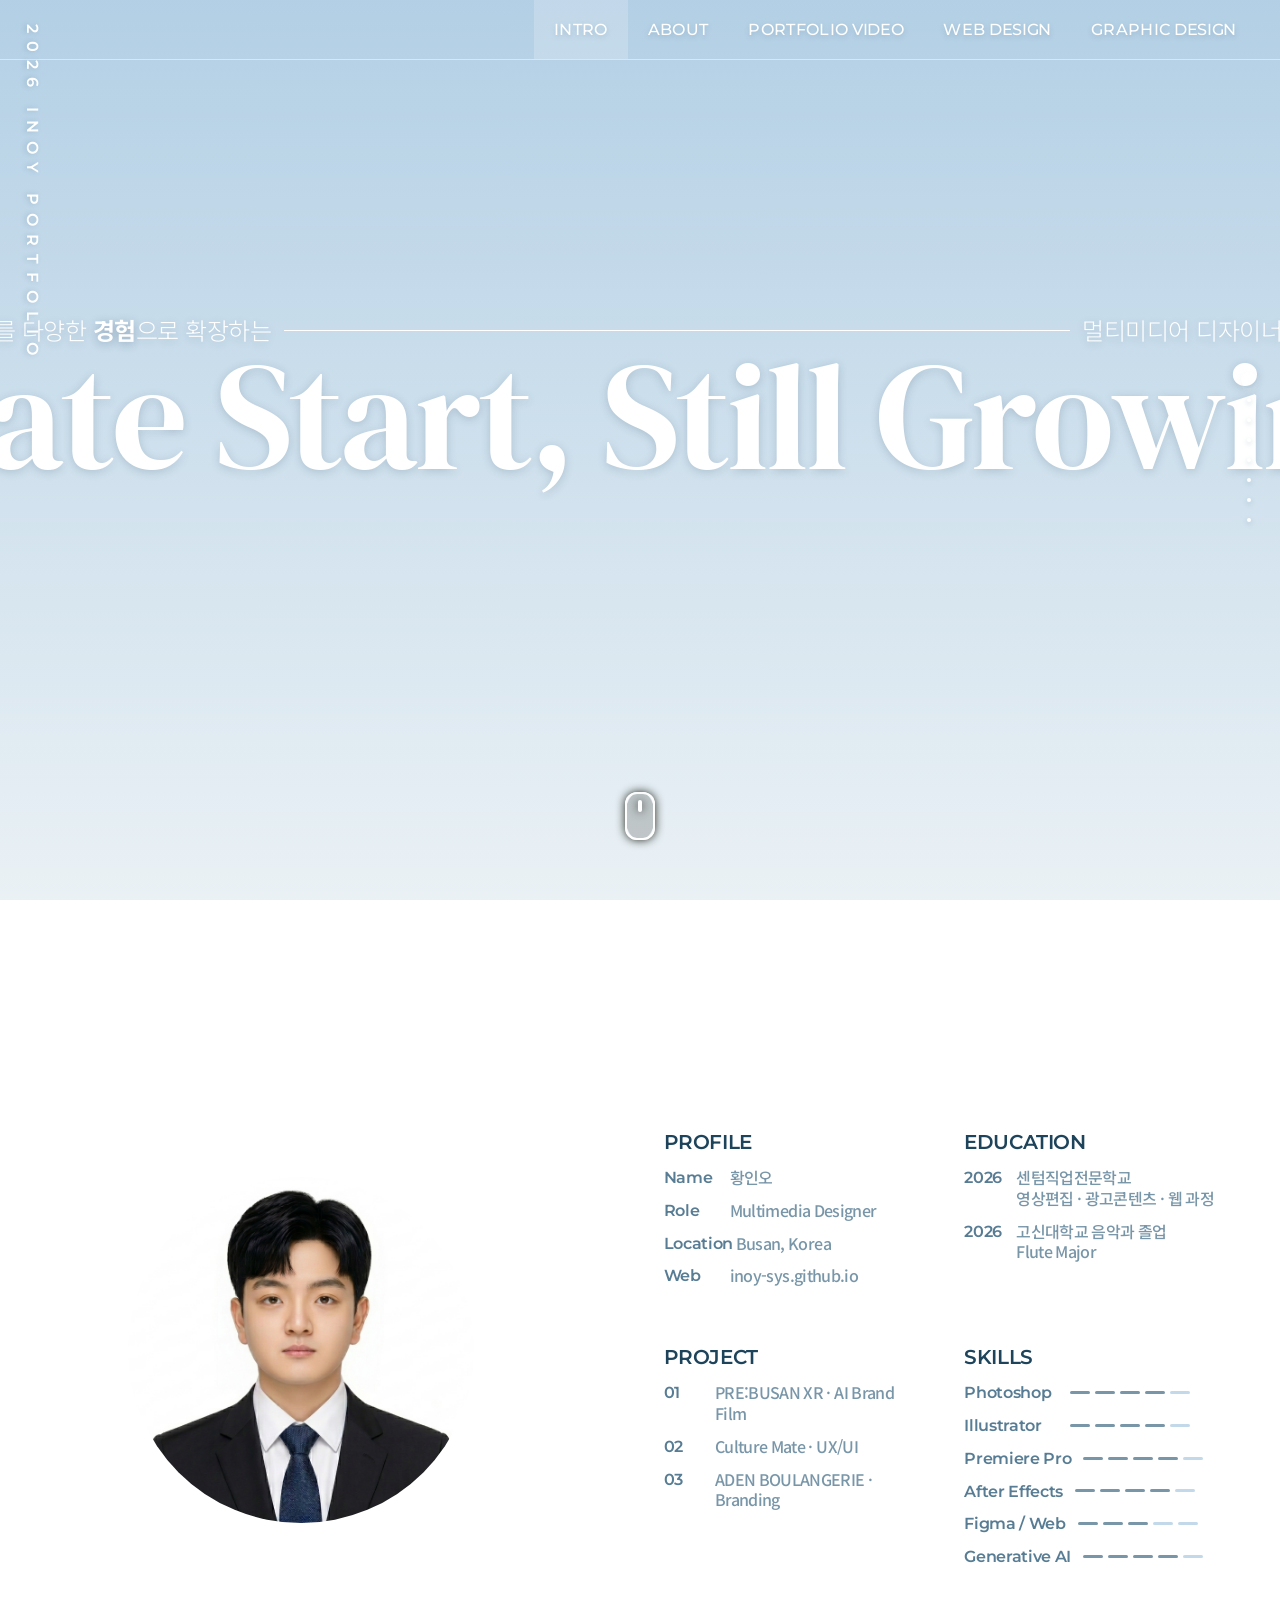
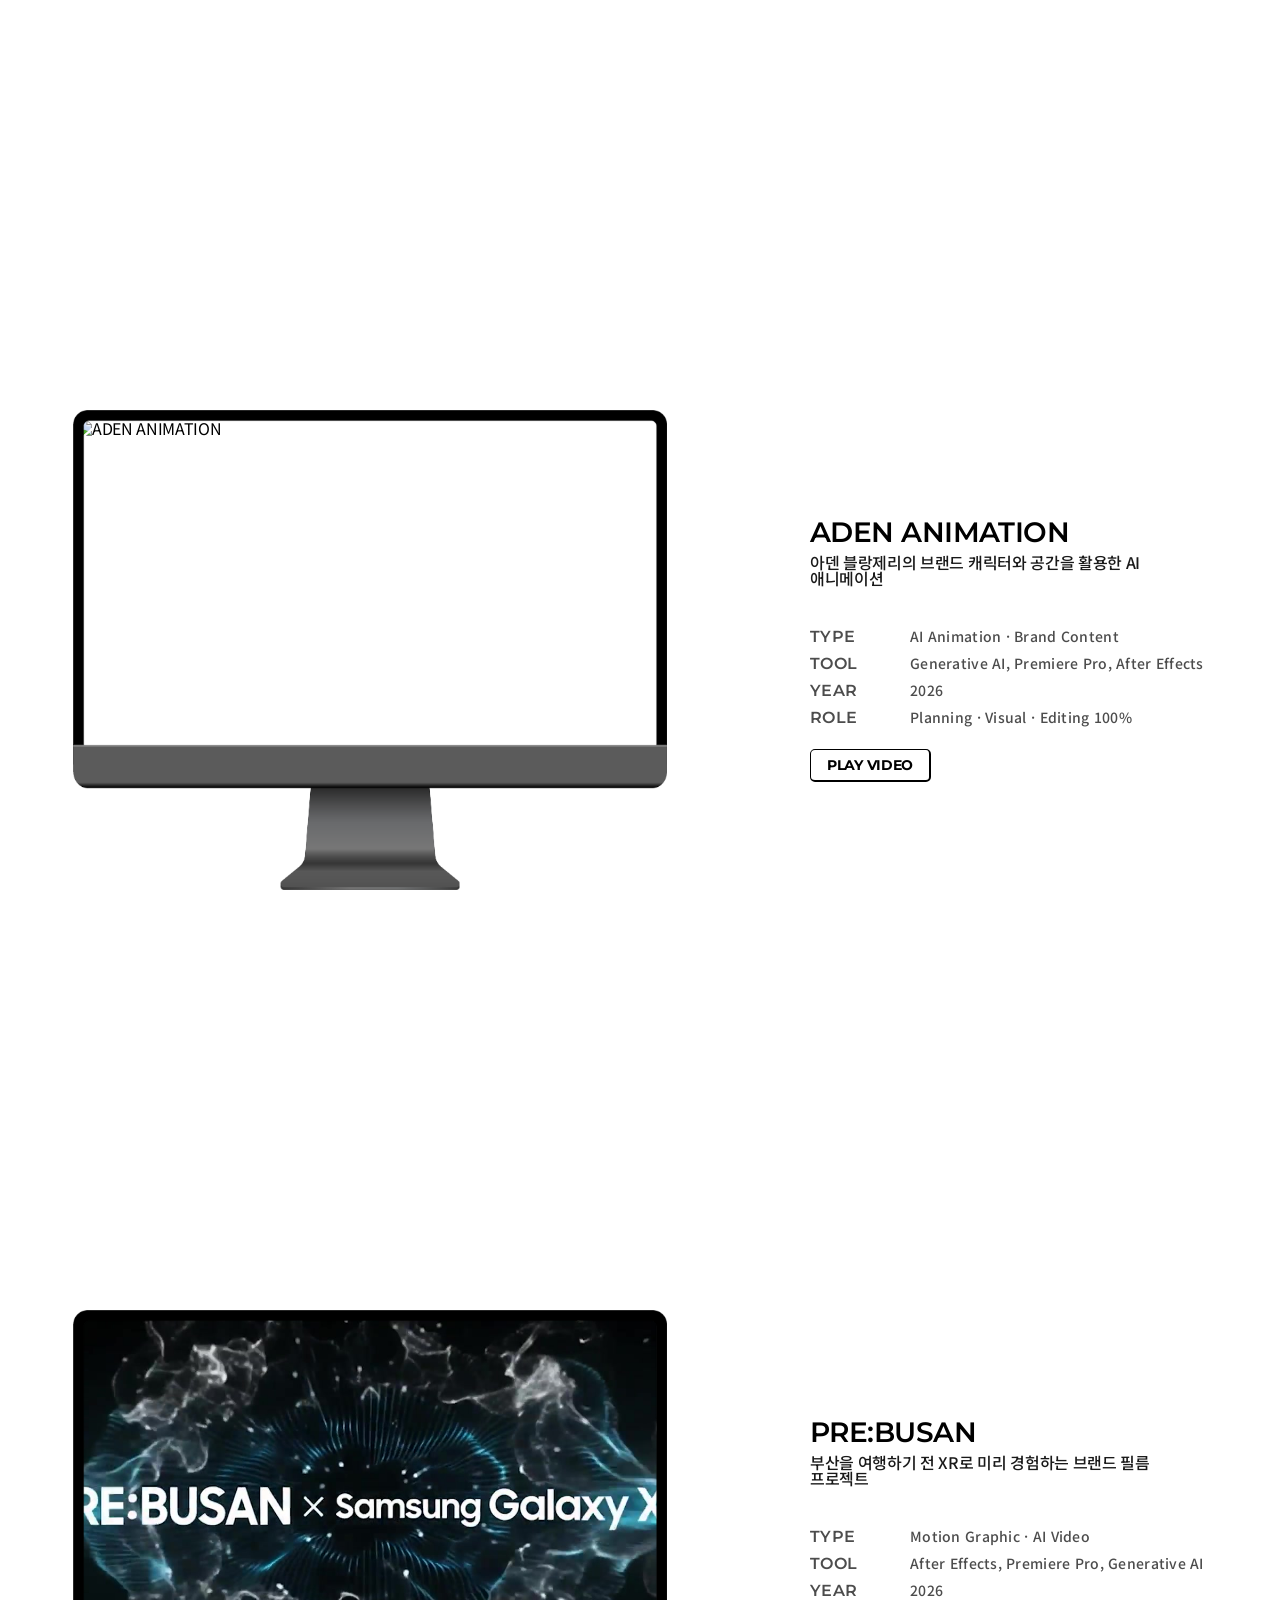
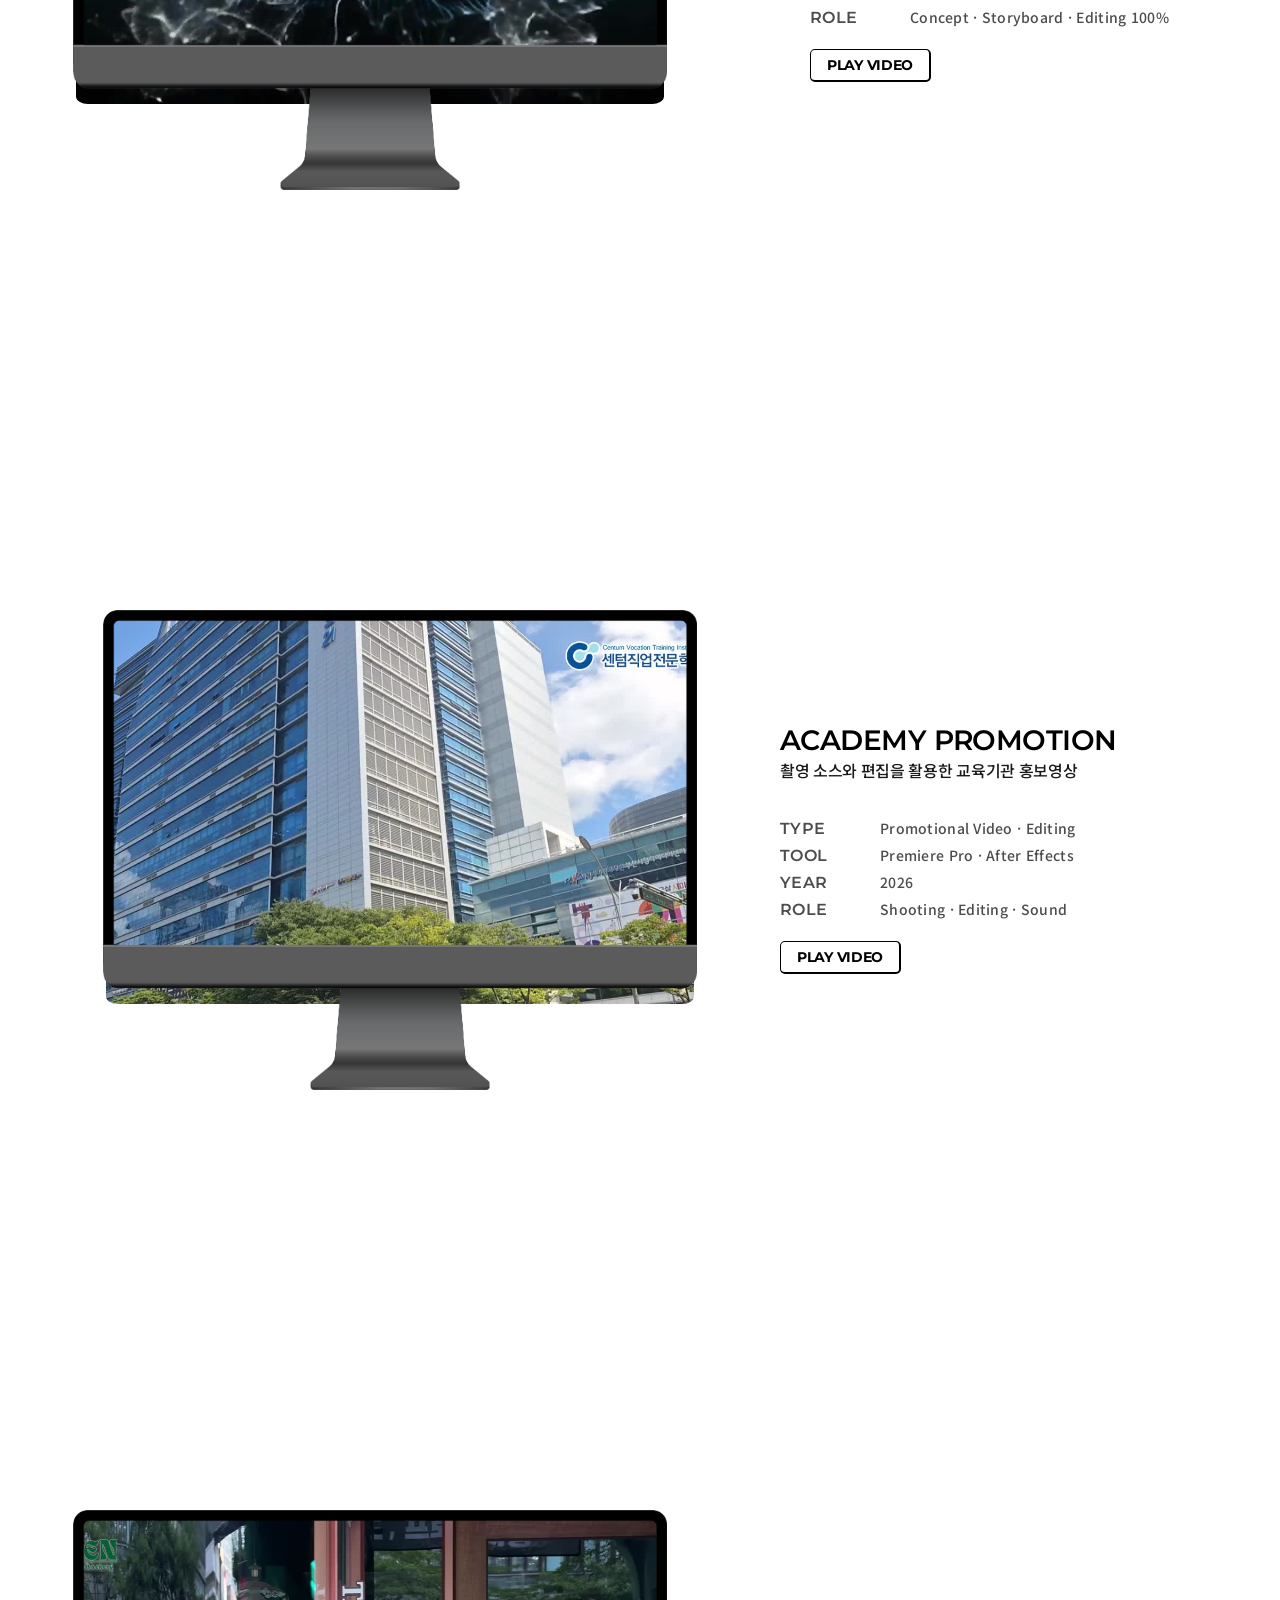
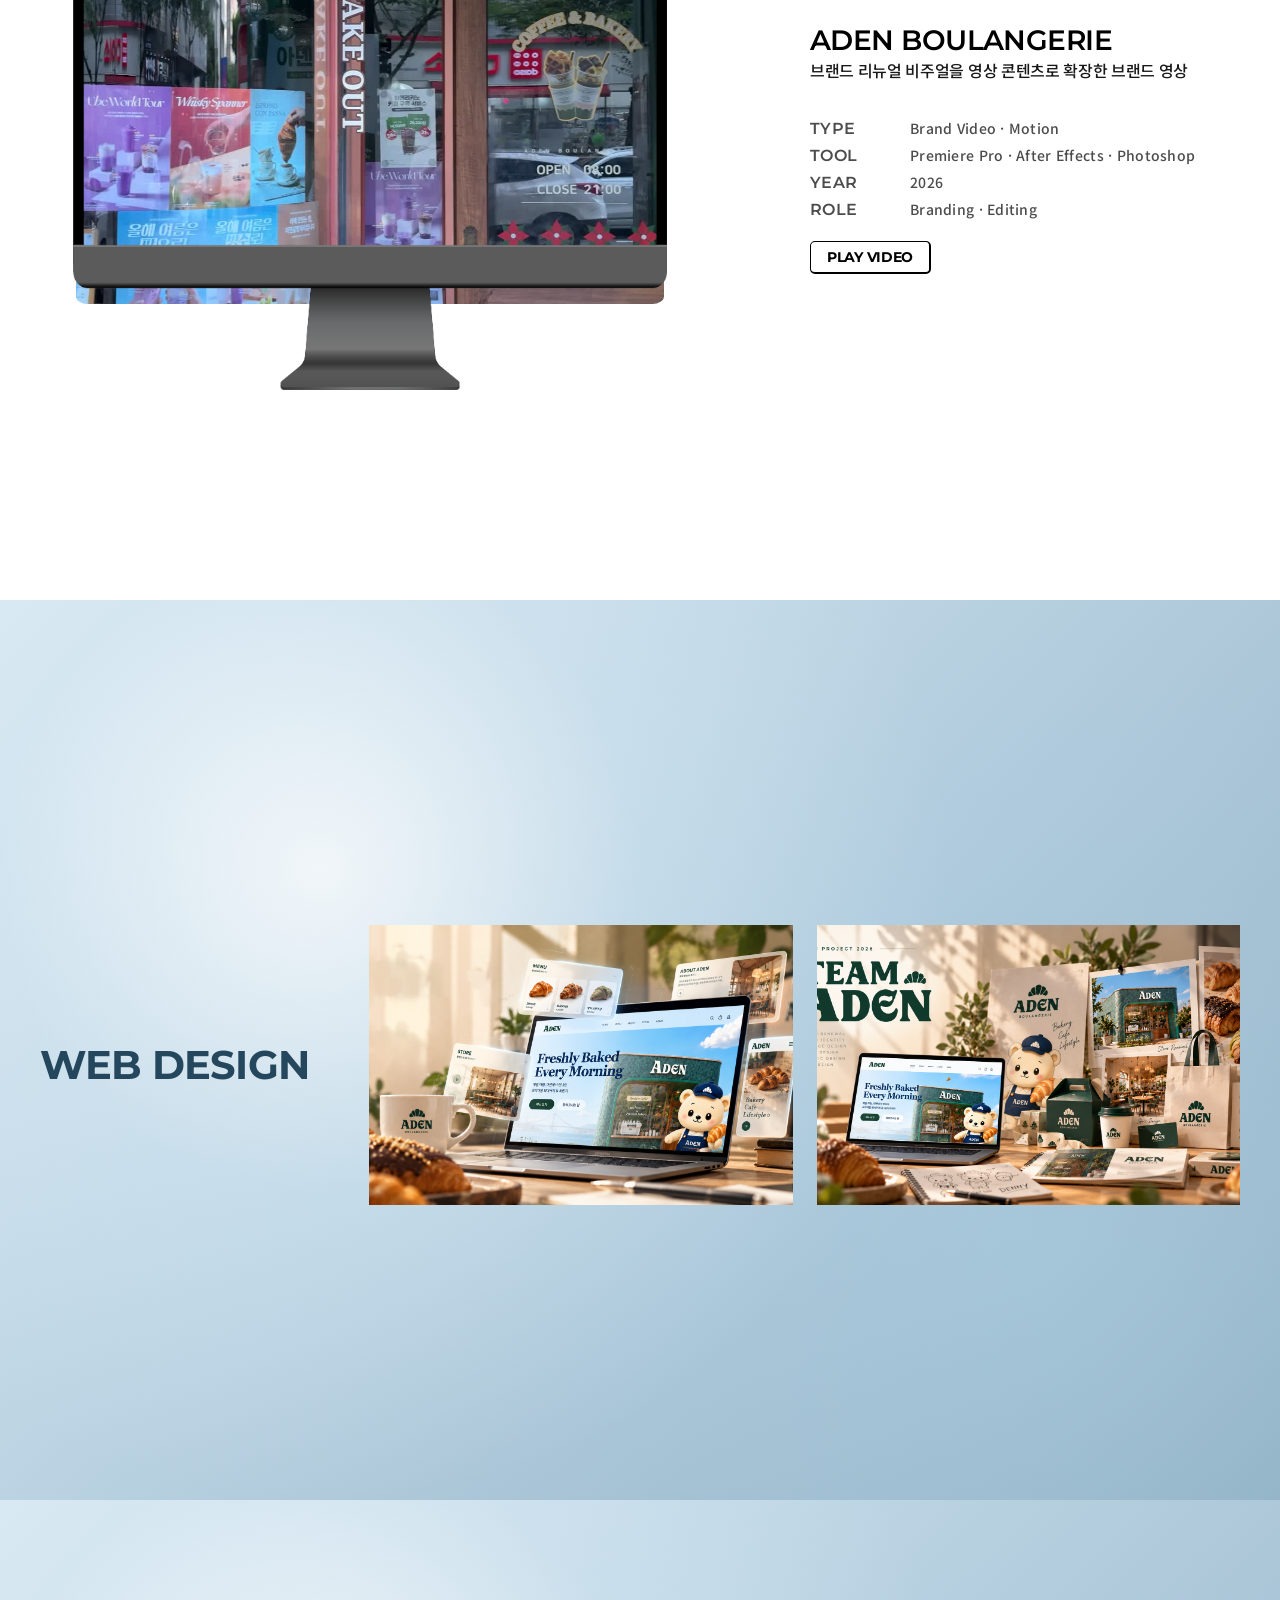
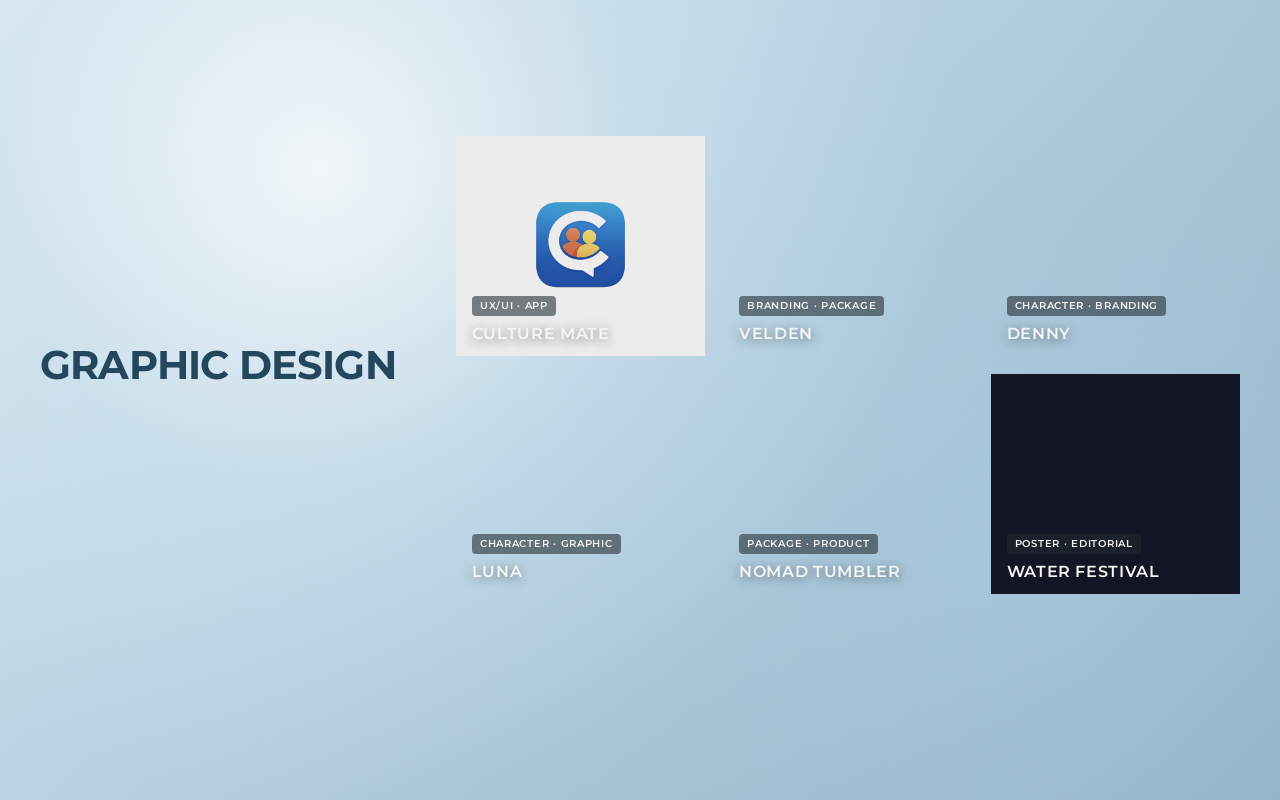
==== commit b138296c: "ok" ====
--- a/index.html
+++ b/index.html
@@ -112,7 +112,7 @@
 
     <div id="aden-animation" class="section web_section">
       <div class="contents">
-        <div class="mockup_all"><div class="mockup desktop"><p class="screenshot"><img src="assets/portfolio/denny/denny-preview-main.png" alt="ADEN ANIMATION"></p><p class="frame"></p></div></div>
+        <div class="mockup_all"><div class="mockup desktop"><p class="screenshot"><img src="assets/portfolio/denny/denysome.png" alt="ADEN ANIMATION"></p><p class="frame"></p></div></div>
         <div class="info">
           <div class="title"><h1>ADEN ANIMATION</h1><p class="description">아덴 블랑제리의 브랜드 캐릭터와 공간을 활용한 AI 애니메이션</p></div>
           <ul>
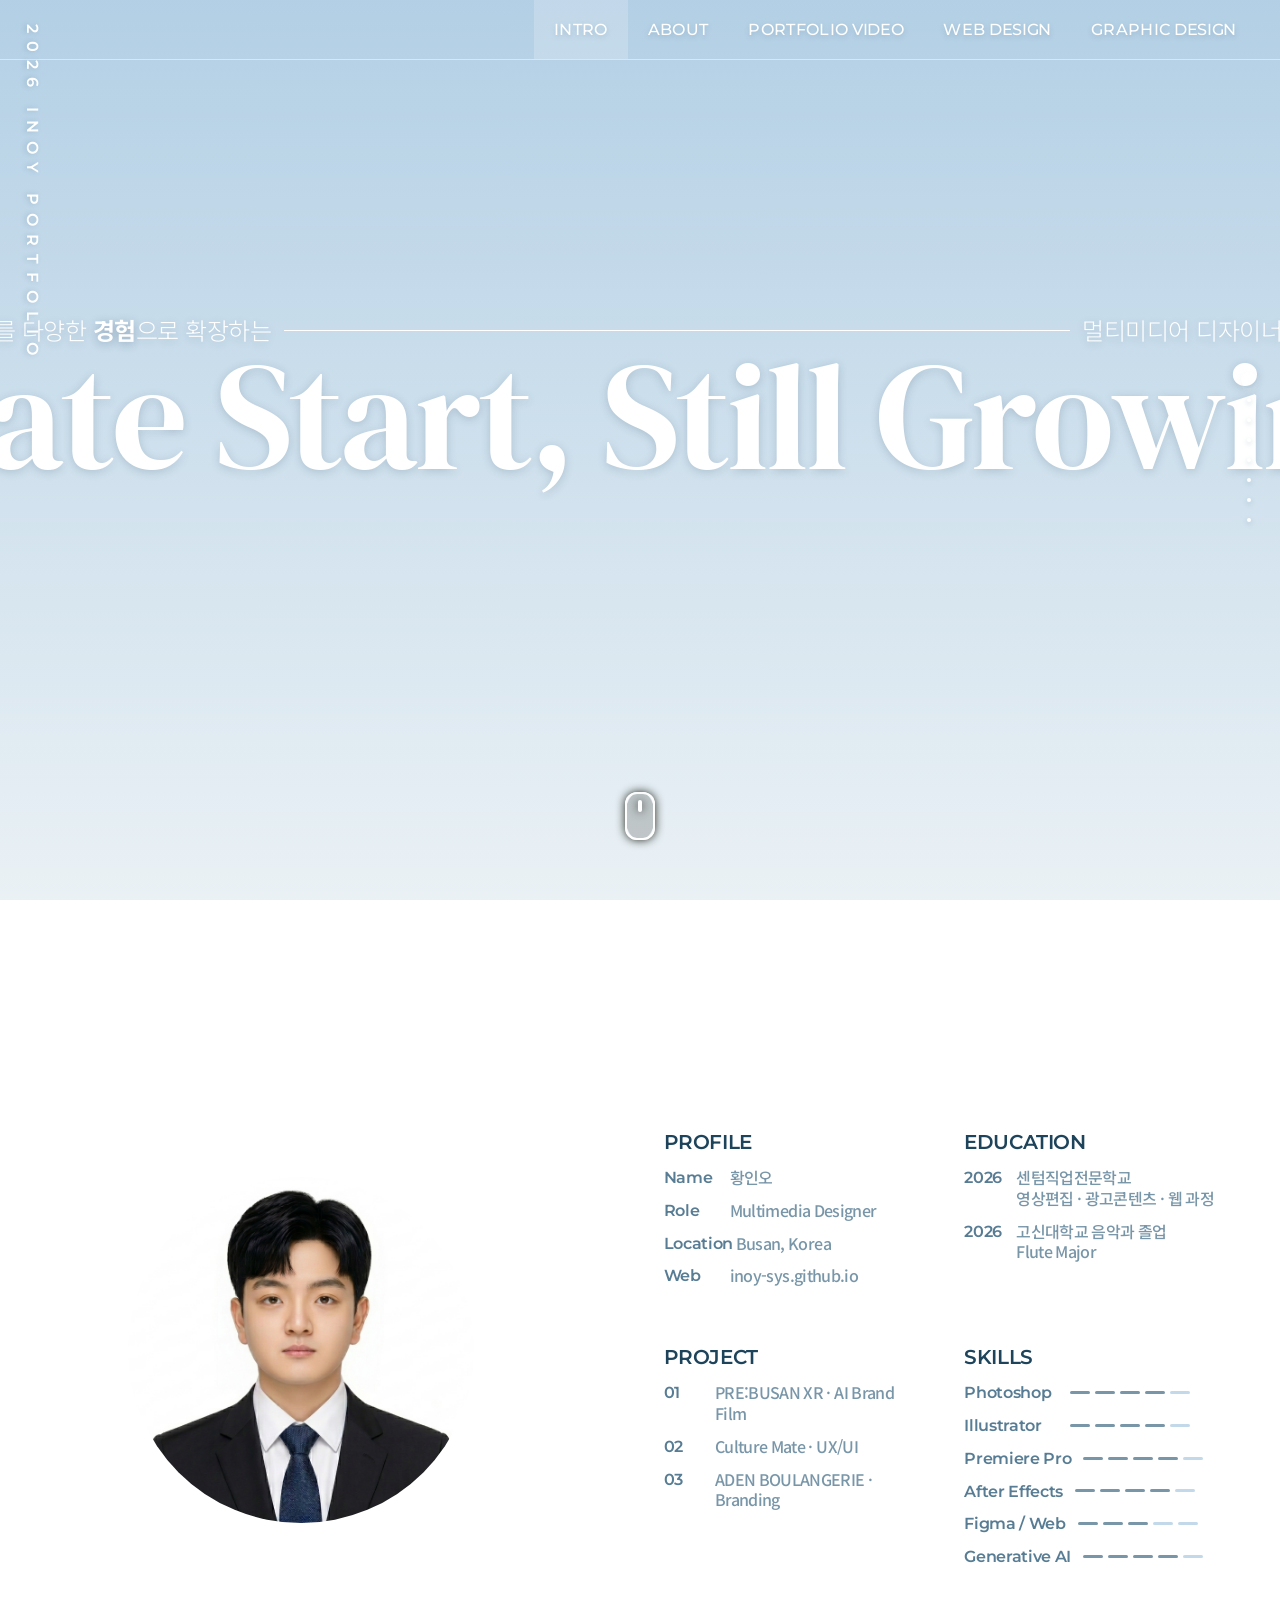
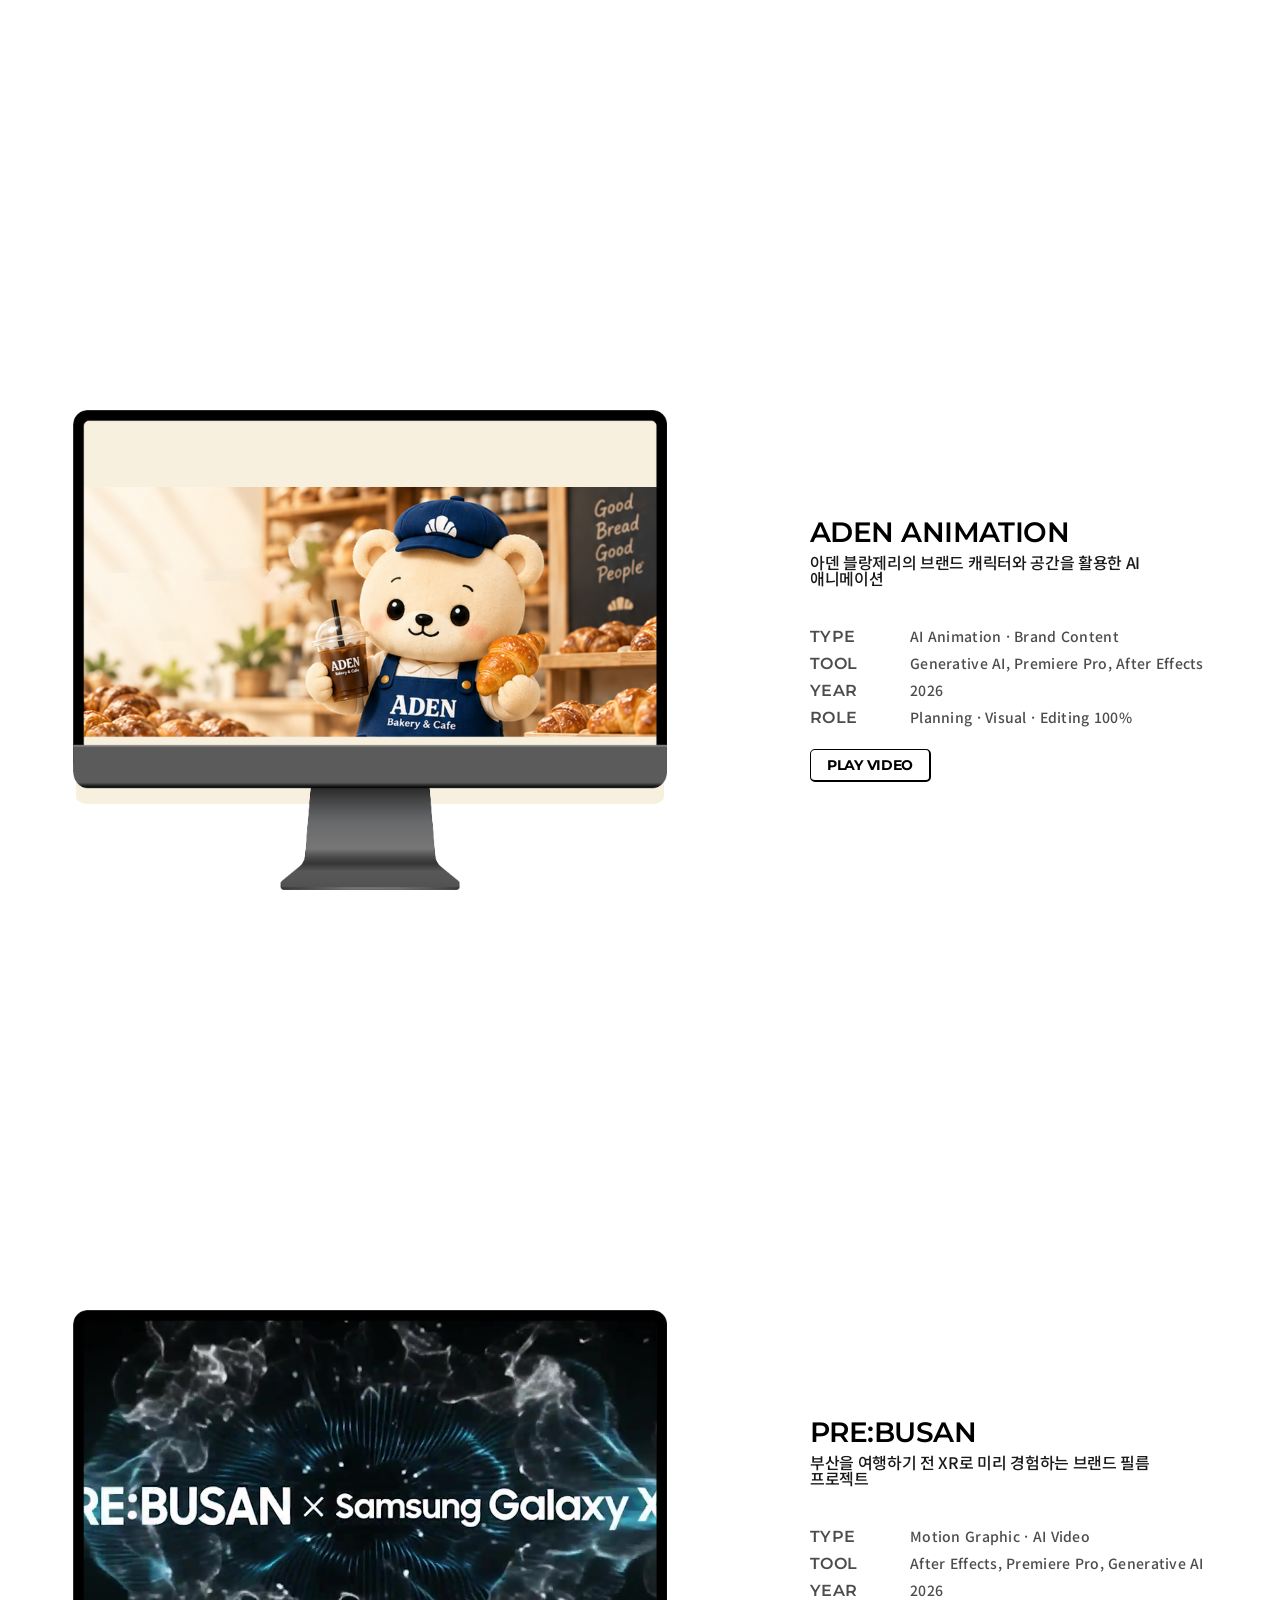
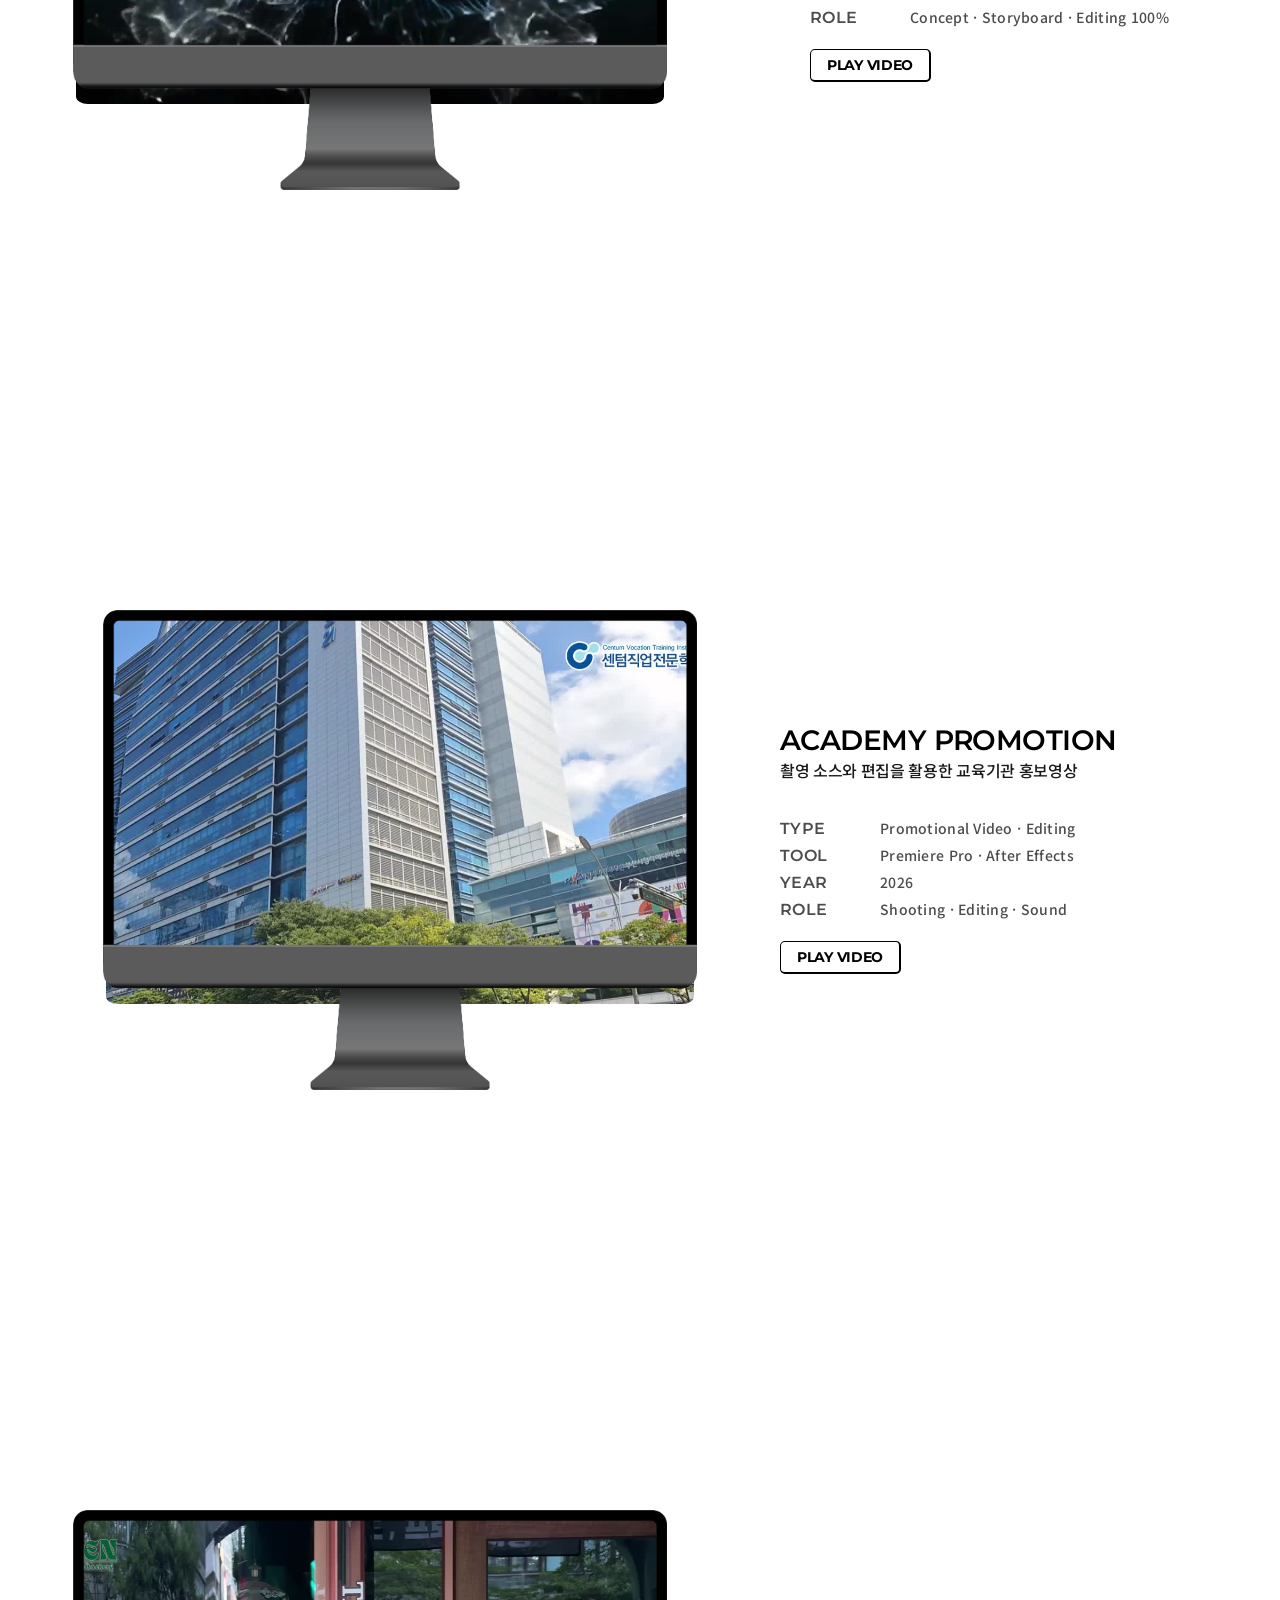
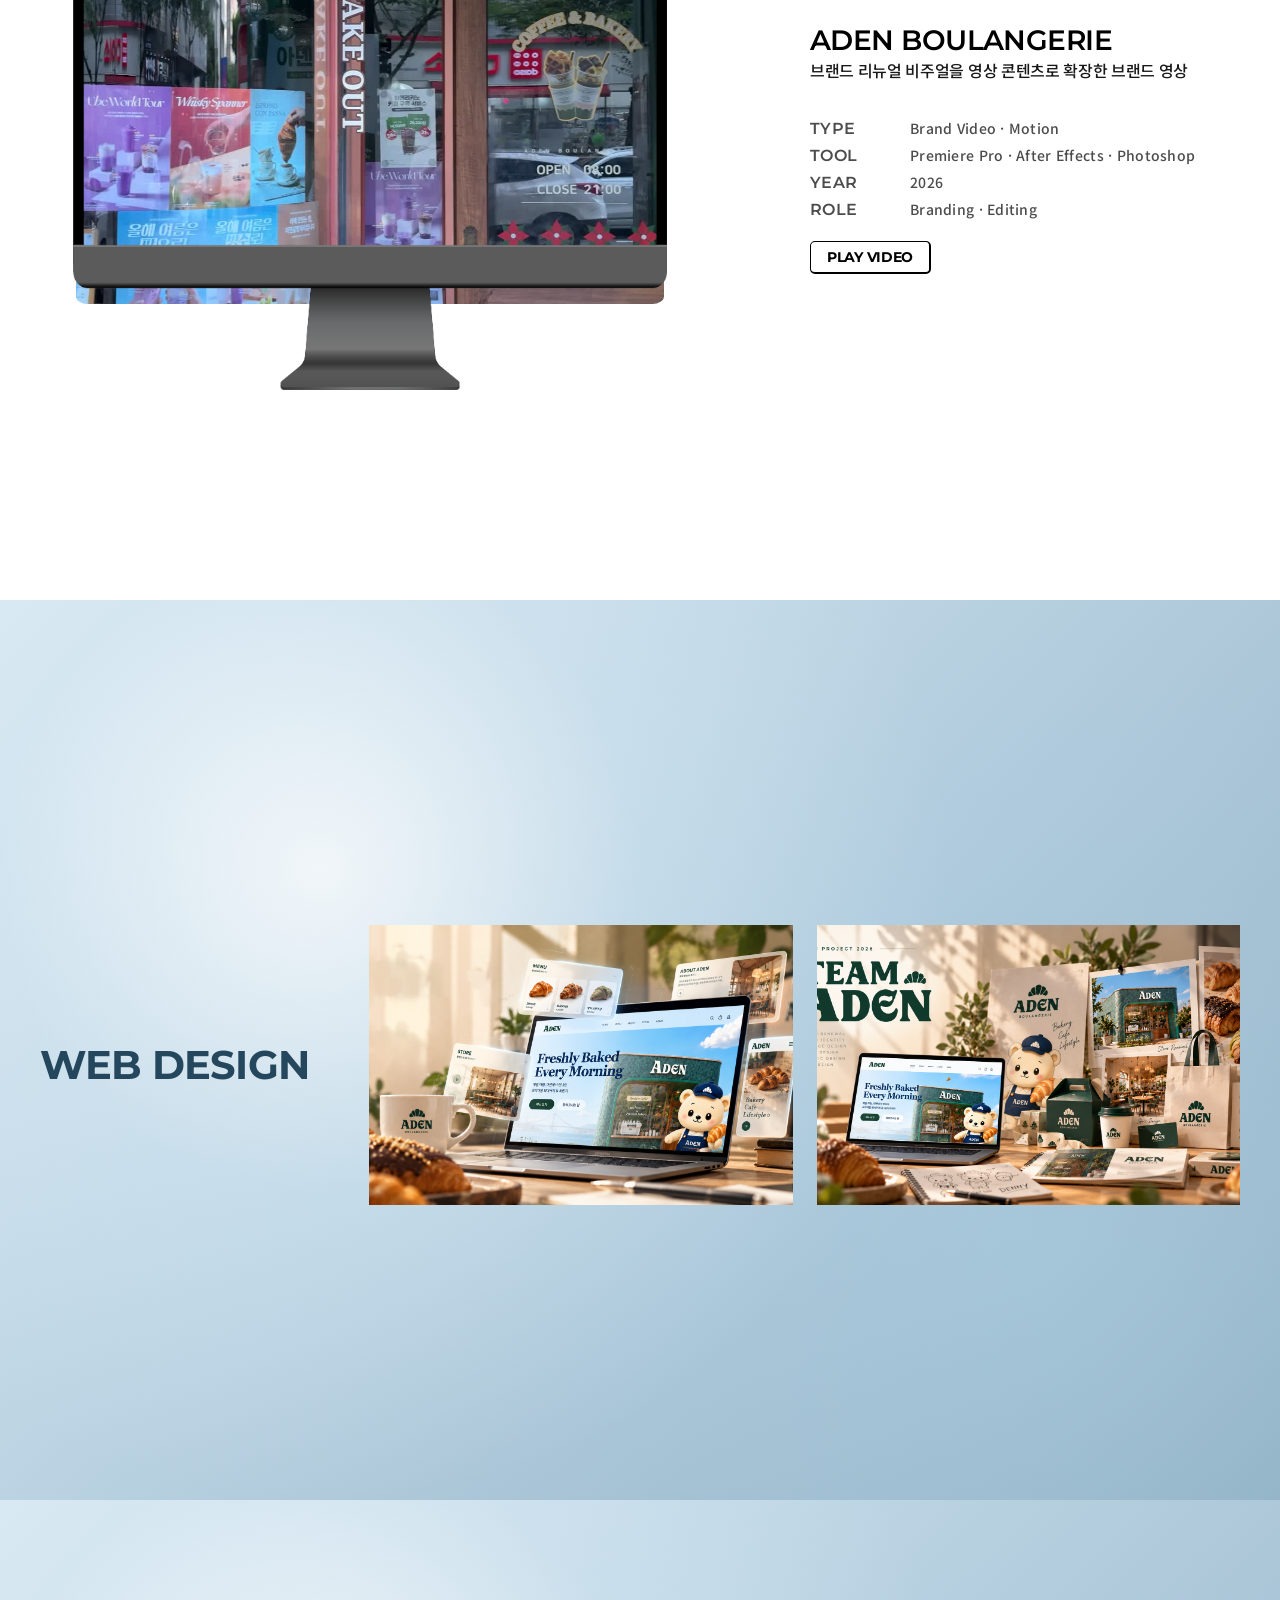
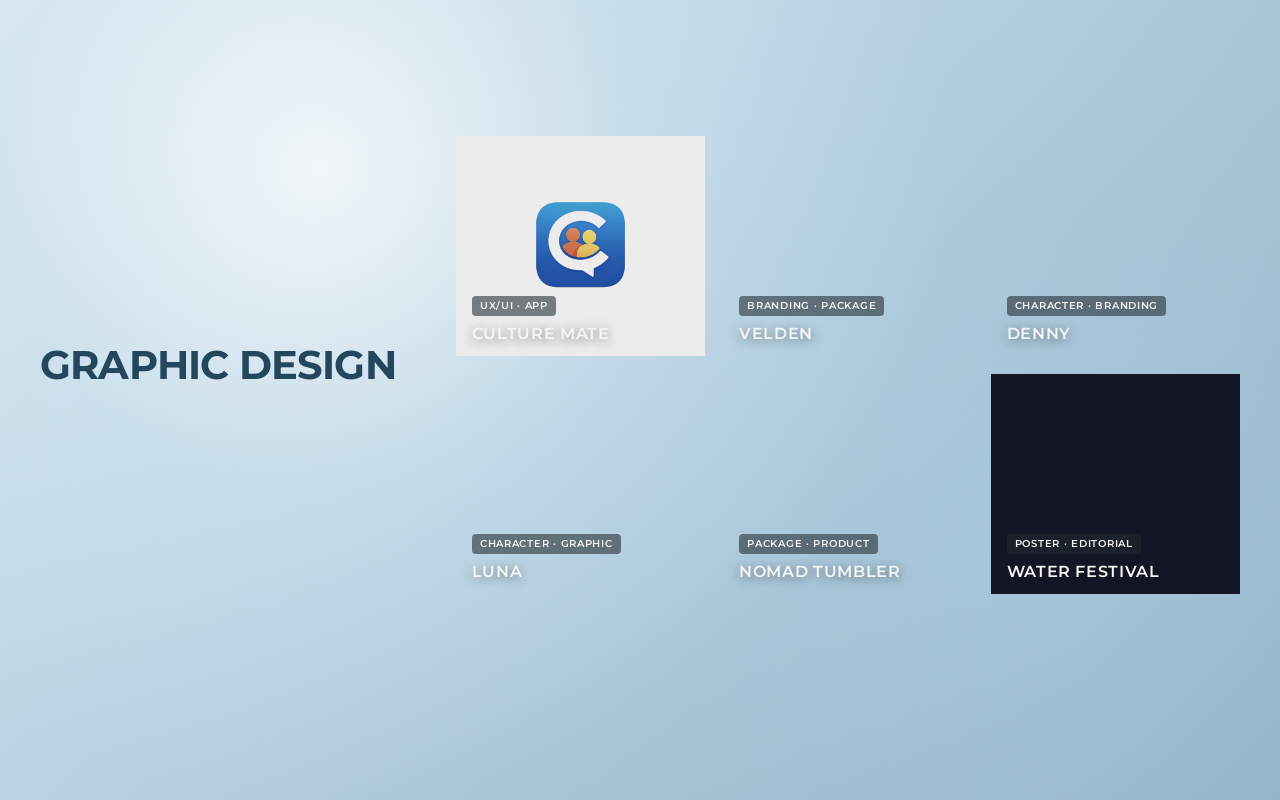
==== commit aea2adb0: "ok" ====
--- a/index.html
+++ b/index.html
@@ -112,7 +112,7 @@
 
     <div id="aden-animation" class="section web_section">
       <div class="contents">
-        <div class="mockup_all"><div class="mockup desktop"><p class="screenshot"><img src="assets/portfolio/denny/denysome.png" alt="ADEN ANIMATION"></p><p class="frame"></p></div></div>
+        <div class="mockup_all"><div class="mockup desktop"><p class="screenshot"><img src="assets/portfolio/denny/denny-preview-main.png" alt="ADEN ANIMATION"></p><p class="frame"></p></div></div>
         <div class="info">
           <div class="title"><h1>ADEN ANIMATION</h1><p class="description">아덴 블랑제리의 브랜드 캐릭터와 공간을 활용한 AI 애니메이션</p></div>
           <ul>
@@ -282,7 +282,7 @@
             </div>
             <div class="img_container old-inoy-detail-scroll">
 <section class="old-project-detail luna-editorial"><div class="luna-edition">
-<header class="le-hero"><div class="le-hero-top"><span>INOY / CHARACTER DESIGN</span><span>01 — 04 / PROJECT ARCHIVE</span></div><div class="le-hero-layout"><div class="le-hero-type"><p class="le-label">A NEW CHARACTER FOR THE NIGHT</p><h2>LU<span>NA</span><em>.</em></h2><p class="le-korean">밤의 축제를 이끄는<br>새로운 캐릭터</p><div class="le-rule"></div><p class="le-summary"></p><span class="le-index">CHARACTER / ILLUSTRATION / 2026</span></div><div class="le-hero-stage"><div class="le-orbit le-orbit-one"></div><div class="le-orbit le-orbit-two"></div><span class="le-stage-label">MEET LUNA</span><img src="assets/portfolio/lotte-luna/luna-interactive.png" alt="루나 캐릭터 메인 아트"><span class="le-stage-foot">NIGHT PARADE LEADER · 01</span></div></div><div class="le-hero-bottom"><span>THE CHARACTER PROJECT</span><span>SCROLL TO EXPLORE ↓</span></div></header>
+<header class="le-hero"><div class="le-hero-top"><span>INOY / CHARACTER DESIGN</span><span>01 — 04 / PROJECT ARCHIVE</span></div><div class="le-hero-layout"><div class="le-hero-type"><p class="le-label">A NEW CHARACTER FOR THE NIGHT</p><h2>LU<span>NA</span><em>.</em></h2><p class="le-korean">밤의 축제를 이끄는<br>새로운 캐릭터</p><div class="le-rule"></div><p class="le-summary"></p><span class="le-index">CHARACTER / ILLUSTRATION / 2026</span></div><div class="le-hero-stage" style="position:relative;min-height:620px;height:620px;display:flex;align-items:center;justify-content:center;overflow:visible;"><div class="le-orbit le-orbit-one"></div><div class="le-orbit le-orbit-two"></div><span class="le-stage-label">MEET LUNA</span><img src="assets/portfolio/lotte-luna/luna-interactive.png" alt="루나 캐릭터 메인 아트" style="display:block!important;position:relative!important;z-index:20!important;width:auto!important;height:92%!important;max-width:95%!important;max-height:570px!important;object-fit:contain!important;opacity:1!important;visibility:visible!important;transform:none!important;filter:none!important;"><span class="le-stage-foot">NIGHT PARADE LEADER · 01</span></div></div><div class="le-hero-bottom"><span>THE CHARACTER PROJECT</span><span>SCROLL TO EXPLORE ↓</span></div></header>
 <section class="le-board le-board-cream"><div class="le-board-head"><span>01 — INTRODUCTION</span><span>ORIGINAL ARTWORK</span></div><img src="assets/portfolio/lotte-luna/luna-intro-clean.png"><p class="le-board-caption">LUNA / CHARACTER INTRODUCTION</p></section>
 <section class="le-board le-board-lilac"><div class="le-board-head"><span>03 — TURNAROUND</span><span>FORM &amp; PROPORTION</span></div><div class="le-board-title"><p>다양한 방향에서도 일관되게 보이도록 정리한 캐릭터 턴어라운드.</p></div><img src="assets/portfolio/lotte-luna/luna-turnaround-clean.png"><p class="le-board-caption">LUNA / TURNAROUND</p></section>
 <section class="le-board le-board-cream"><div class="le-board-head"><span>04 — POSE DESIGN</span><span>MOVEMENT &amp; PERSONALITY</span></div><div class="le-board-title"><p>동작과 제스처로 확장한 루나의 캐릭터성.</p></div><img src="assets/portfolio/lotte-luna/luna-poses-clean.png"><p class="le-board-caption">LUNA / POSE STUDY</p></section>
@@ -318,7 +318,7 @@
             <div class="img_container old-inoy-detail-scroll">
 <section class="old-project-detail water-case">
   <div class="old-detail-topbar"><span>WATER FESTIVAL POSTER</span></div>
-  <header class="wf-hero"><div class="wf-hero-copy"><span>GRAPHIC DESIGN / FESTIVAL BRANDING · 2026</span><h2>WATER<br>FESTIVAL<br><em>IN BUSAN</em></h2><p>2026 워터페스티벌</p><div class="wf-hero-line">POSTER / VISUAL IDENTITY / APPLICATION</div></div><div class="wf-hero-art"><img src="assets/portfolio/poster/water-festival-original.png"></div></header>
+  <header class="wf-hero"><div class="wf-hero-copy"><span>GRAPHIC DESIGN / FESTIVAL BRANDING · 2026</span><h2>WATER<br>FESTIVAL<br><em>IN BUSAN</em></h2><p>2026 워터페스티벌</p><div class="wf-hero-line">POSTER / VISUAL IDENTITY / APPLICATION</div></div><div class="wf-hero-art" style="position:relative;min-height:620px;display:flex;align-items:center;justify-content:center;overflow:visible;"><img src="assets/portfolio/poster/water-festival-original.png" alt="Water Festival poster" style="display:block!important;position:relative!important;z-index:20!important;width:auto!important;height:auto!important;max-width:100%!important;max-height:650px!important;object-fit:contain!important;opacity:1!important;visibility:visible!important;transform:none!important;filter:none!important;"></div></header>
   <section class="wf-system"><div class="wf-section-head"><span>02 / VISUAL SYSTEM</span></div><div class="wf-colors"><div style="--swatch:#10192d"><i></i><b>DEEP NAVY</b><small>#10192D</small></div><div style="--swatch:#2147a0"><i></i><b>ELECTRIC BLUE</b><small>#2147A0</small></div><div style="--swatch:#21d8ed"><i></i><b>NEON CYAN</b><small>#21D8ED</small></div><div style="--swatch:#f137cb"><i></i><b>NEON PINK</b><small>#F137CB</small></div></div><div class="wf-system-strip"><span>WATER</span><span>LIGHT</span><span>TYPE</span><span>PERFORMANCE</span></div></section>
   <section class="wf-application"><div class="wf-section-head"><span>03 / APPLICATION</span></div><figcaption>01 — FESTIVAL LEAFLET</figcaption><figure class="wf-application-wide"><img src="assets/portfolio/poster/leaflet.png"></figure><div class="wf-mockup-grid"><figure><figcaption>02 — OUTDOOR ADVERTISING</figcaption><img src="assets/portfolio/poster/02-mockup-1.png"></figure><figure><figcaption>03 — BANNER & WRISTBAND</figcaption><img src="assets/portfolio/poster/03-mockup-2.png"></figure></div><figure class="wf-application-wide"><figcaption>04 — EVENT TICKET</figcaption><img src="assets/portfolio/poster/04-ticket.png"></figure></section>
 </section></div>
--- a/styles/design.css
+++ b/styles/design.css
@@ -911,3 +911,125 @@
 #graphic .old-inoy-detail-modal .old-inoy-detail-scroll{flex:1 1 0!important;min-height:0!important;height:0!important;overflow-y:auto!important;overflow-x:hidden!important;overscroll-behavior:contain;-webkit-overflow-scrolling:touch}
 #graphic .old-inoy-detail-modal .old-project-detail{width:100%!important;max-width:none!important;margin:0!important;transform:none!important}
 #graphic .old-inoy-detail-modal .luna-editorial{height:auto!important;max-height:none!important;overflow:visible!important}
+
+
+/* ===== WATER FESTIVAL ONLY : detail scroll fix ===== */
+#graphic .old-inoy-detail-modal .water-case{
+  height:auto !important;
+  min-height:100% !important;
+  max-height:none !important;
+  overflow:visible !important;
+}
+#graphic .old-inoy-detail-modal .water-case .wf-hero,
+#graphic .old-inoy-detail-modal .water-case .wf-system,
+#graphic .old-inoy-detail-modal .water-case .wf-application{
+  position:relative !important;
+  height:auto !important;
+  max-height:none !important;
+  overflow:visible !important;
+}
+
+
+/* ===== LUNA + WATER HERO IMAGE VISIBILITY FIX ONLY ===== */
+
+/* LUNA first hero */
+#graphic .old-inoy-detail-modal .luna-editorial .le-hero,
+#graphic .old-inoy-detail-modal .luna-editorial .le-hero-layout,
+#graphic .old-inoy-detail-modal .luna-editorial .le-hero-stage{
+  overflow:visible !important;
+}
+#graphic .old-inoy-detail-modal .luna-editorial .le-hero-stage{
+  position:relative !important;
+  min-height:620px !important;
+  height:620px !important;
+  z-index:1 !important;
+}
+#graphic .old-inoy-detail-modal .luna-editorial .le-hero-stage img{
+  display:block !important;
+  position:relative !important;
+  z-index:5 !important;
+  width:auto !important;
+  max-width:95% !important;
+  height:92% !important;
+  max-height:570px !important;
+  object-fit:contain !important;
+  opacity:1 !important;
+  visibility:visible !important;
+  margin:auto !important;
+}
+
+/* WATER first hero */
+#graphic .old-inoy-detail-modal .water-case .wf-hero,
+#graphic .old-inoy-detail-modal .water-case .wf-hero-art{
+  overflow:visible !important;
+}
+#graphic .old-inoy-detail-modal .water-case .wf-hero-art{
+  position:relative !important;
+  z-index:1 !important;
+  min-height:620px !important;
+  display:flex !important;
+  align-items:center !important;
+  justify-content:center !important;
+}
+#graphic .old-inoy-detail-modal .water-case .wf-hero-art img{
+  display:block !important;
+  position:relative !important;
+  z-index:5 !important;
+  width:auto !important;
+  max-width:100% !important;
+  height:auto !important;
+  max-height:650px !important;
+  object-fit:contain !important;
+  opacity:1 !important;
+  visibility:visible !important;
+  margin:auto !important;
+}
+
+@media (max-width:900px){
+  #graphic .old-inoy-detail-modal .luna-editorial .le-hero-stage{
+    min-height:500px !important;
+    height:500px !important;
+  }
+  #graphic .old-inoy-detail-modal .water-case .wf-hero-art{
+    min-height:520px !important;
+  }
+}
+
+
+/* ===== FIX: project hero <header> must not inherit the site's global header/nav rules ===== */
+#graphic .old-inoy-detail-modal header.le-hero,
+#graphic .old-inoy-detail-modal header.wf-hero{
+  position:relative !important;
+  top:auto !important;
+  left:auto !important;
+  right:auto !important;
+  bottom:auto !important;
+  z-index:auto !important;
+  width:100% !important;
+  height:auto !important;
+  opacity:1 !important;
+  transform:none !important;
+  animation:none !important;
+  border-bottom:0 !important;
+  justify-content:initial !important;
+  align-items:initial !important;
+}
+
+/* restore each hero's intended layout */
+#graphic .old-inoy-detail-modal header.le-hero{
+  display:block !important;
+  min-height:780px !important;
+}
+
+#graphic .old-inoy-detail-modal header.wf-hero{
+  display:grid !important;
+  grid-template-columns:.85fr 1.15fr !important;
+  min-height:720px !important;
+  align-items:center !important;
+}
+
+@media(max-width:850px){
+  #graphic .old-inoy-detail-modal header.wf-hero{
+    grid-template-columns:1fr !important;
+  }
+}
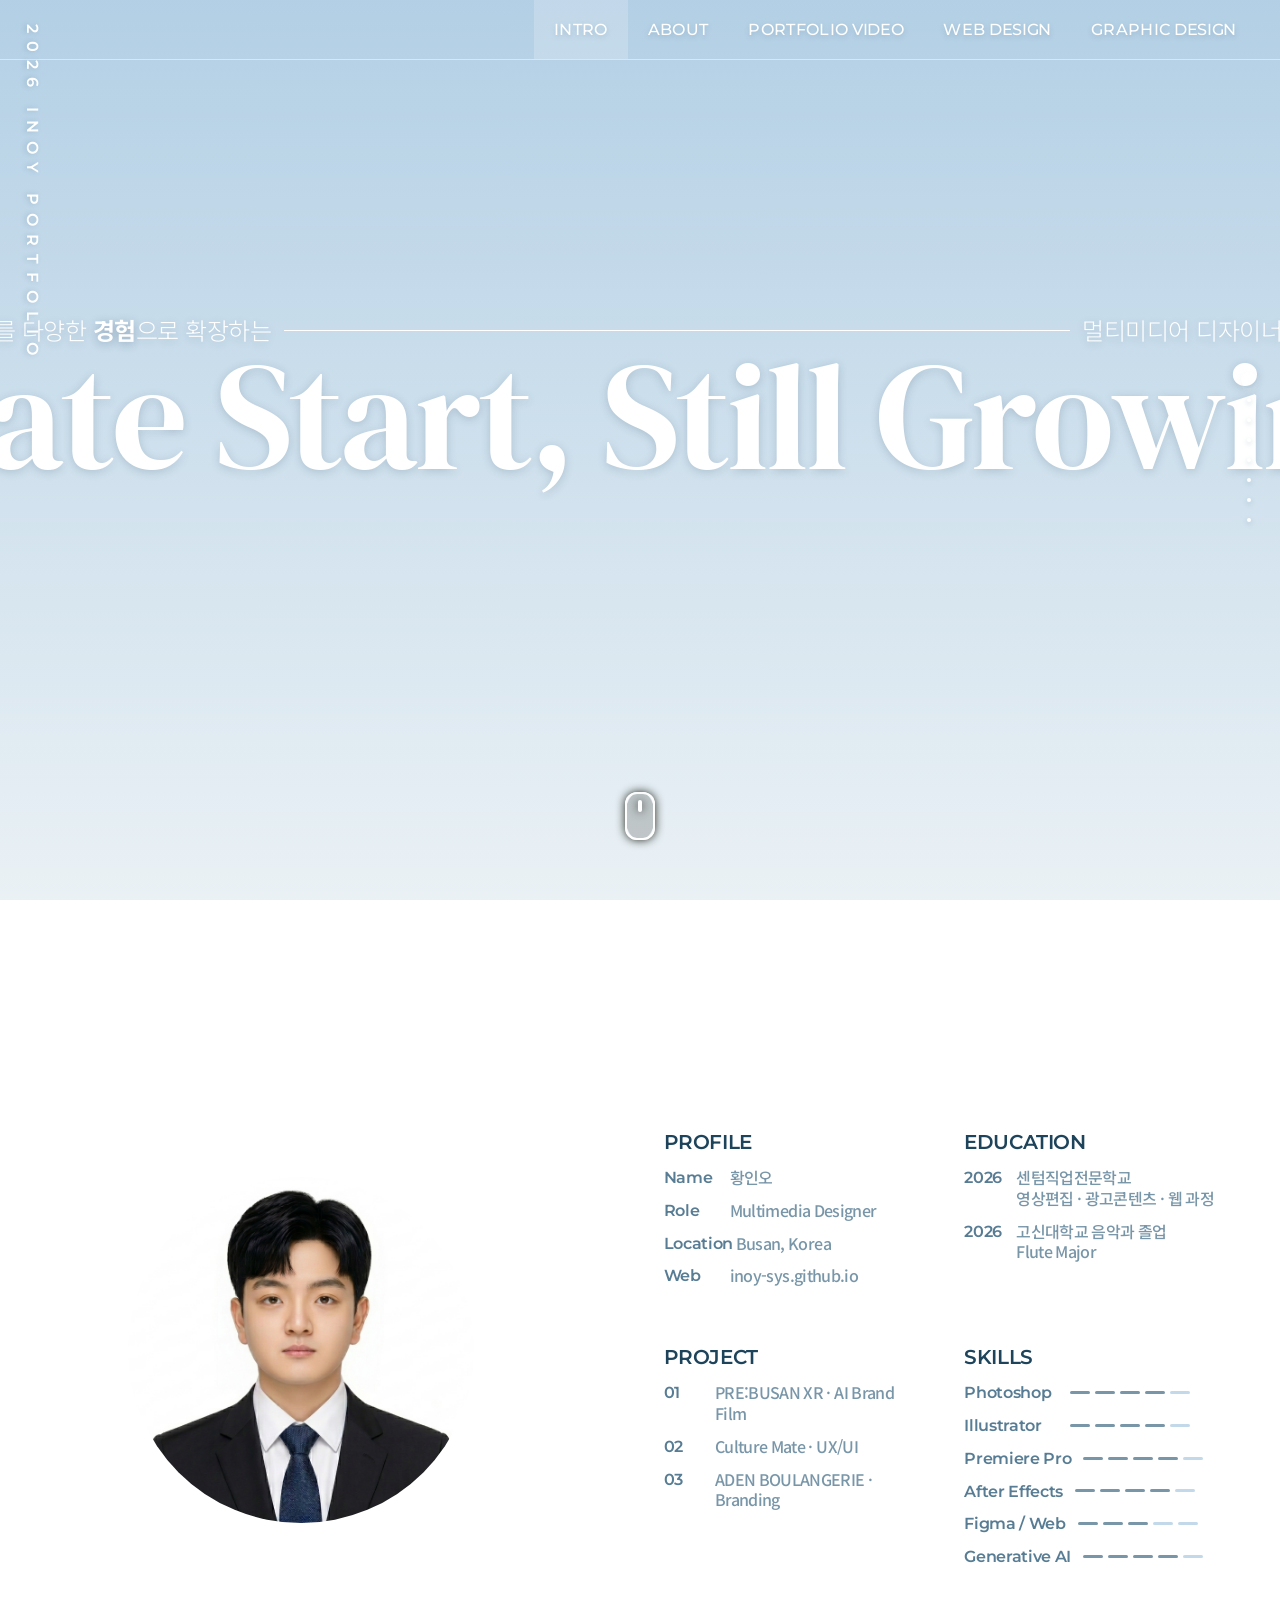
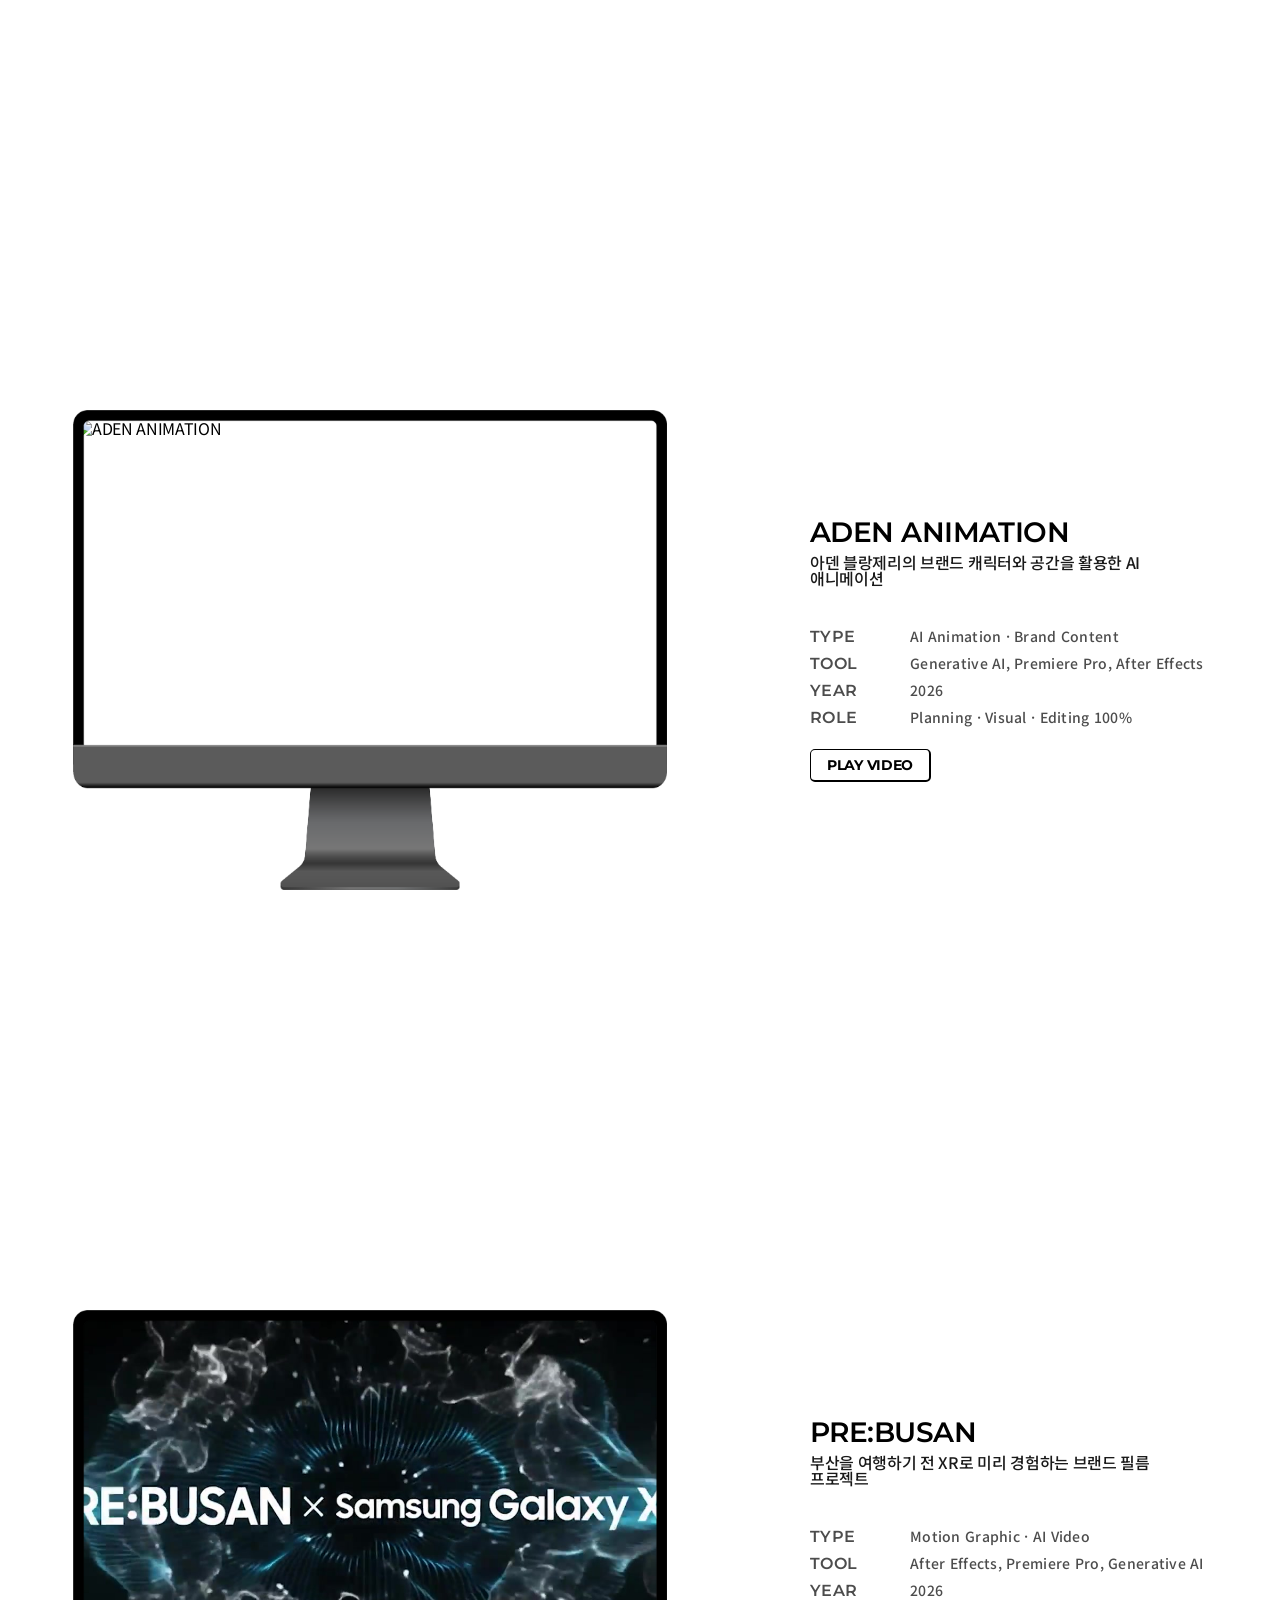
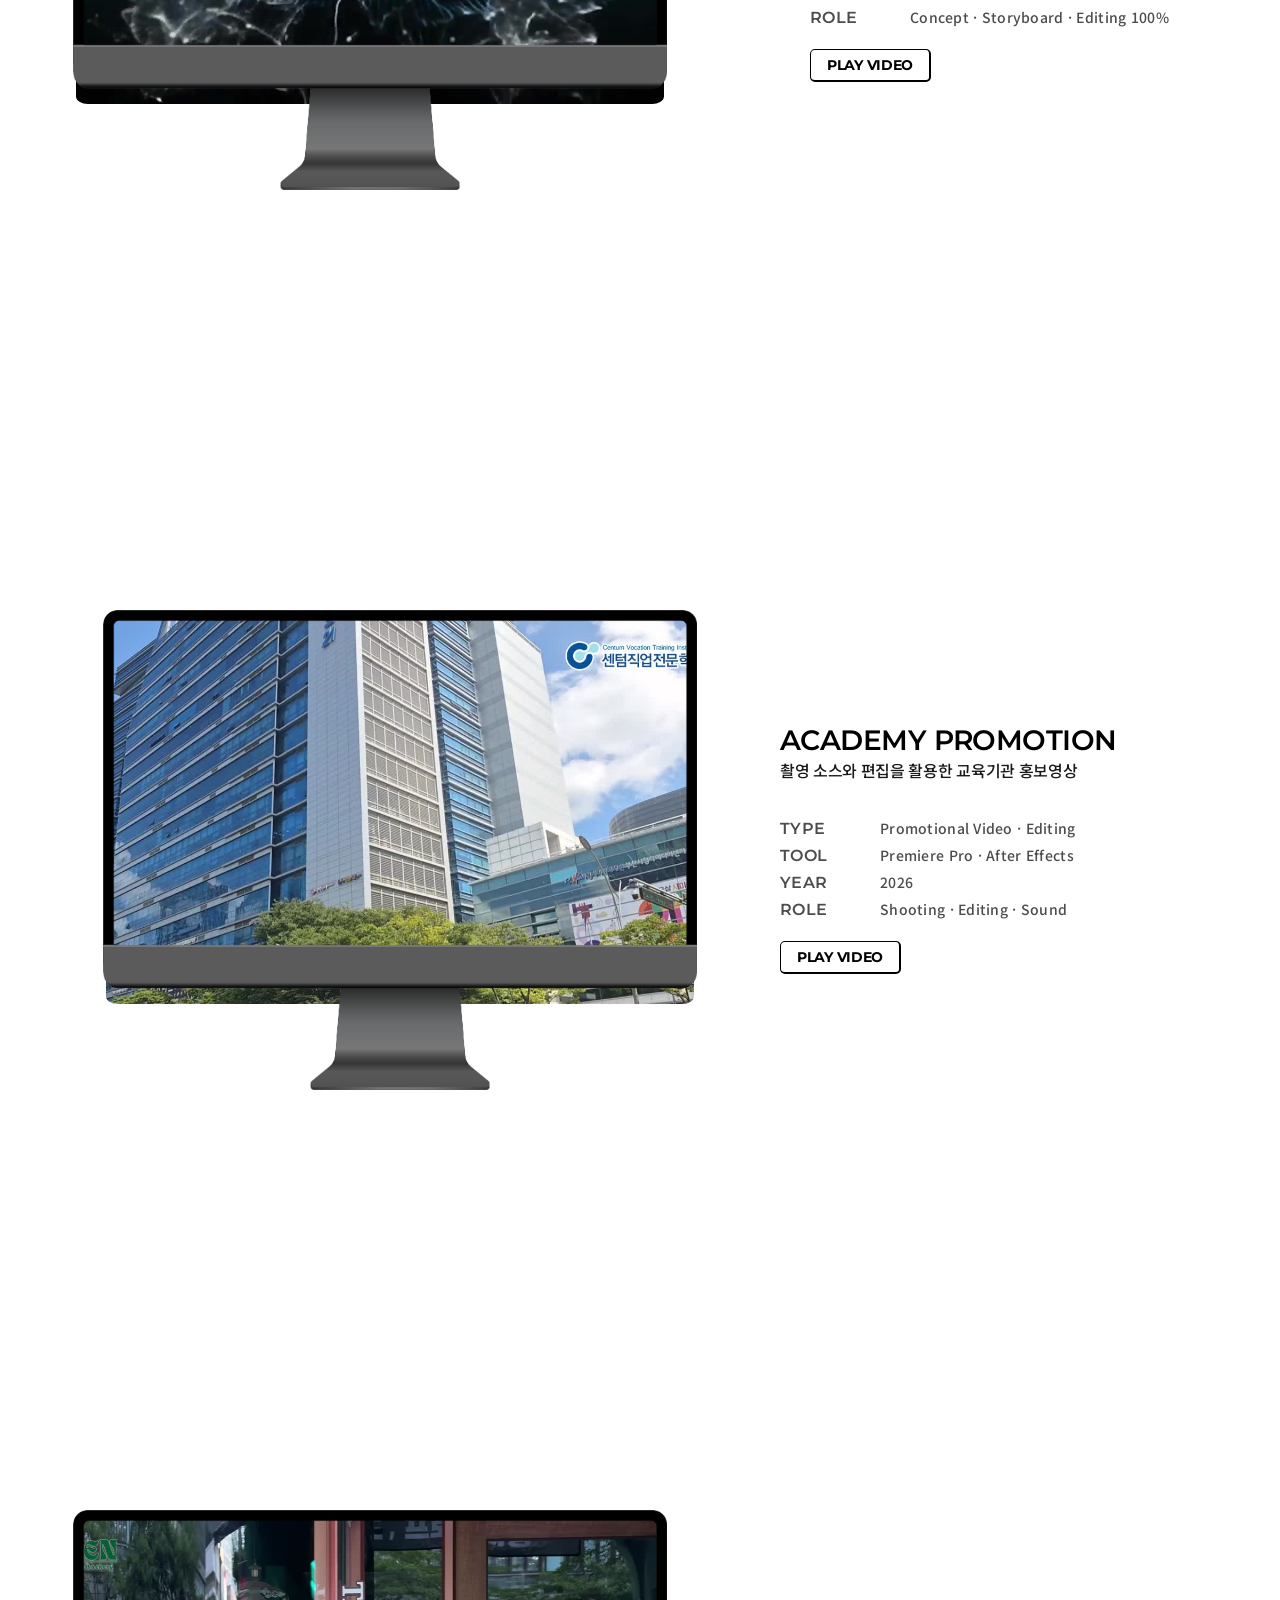
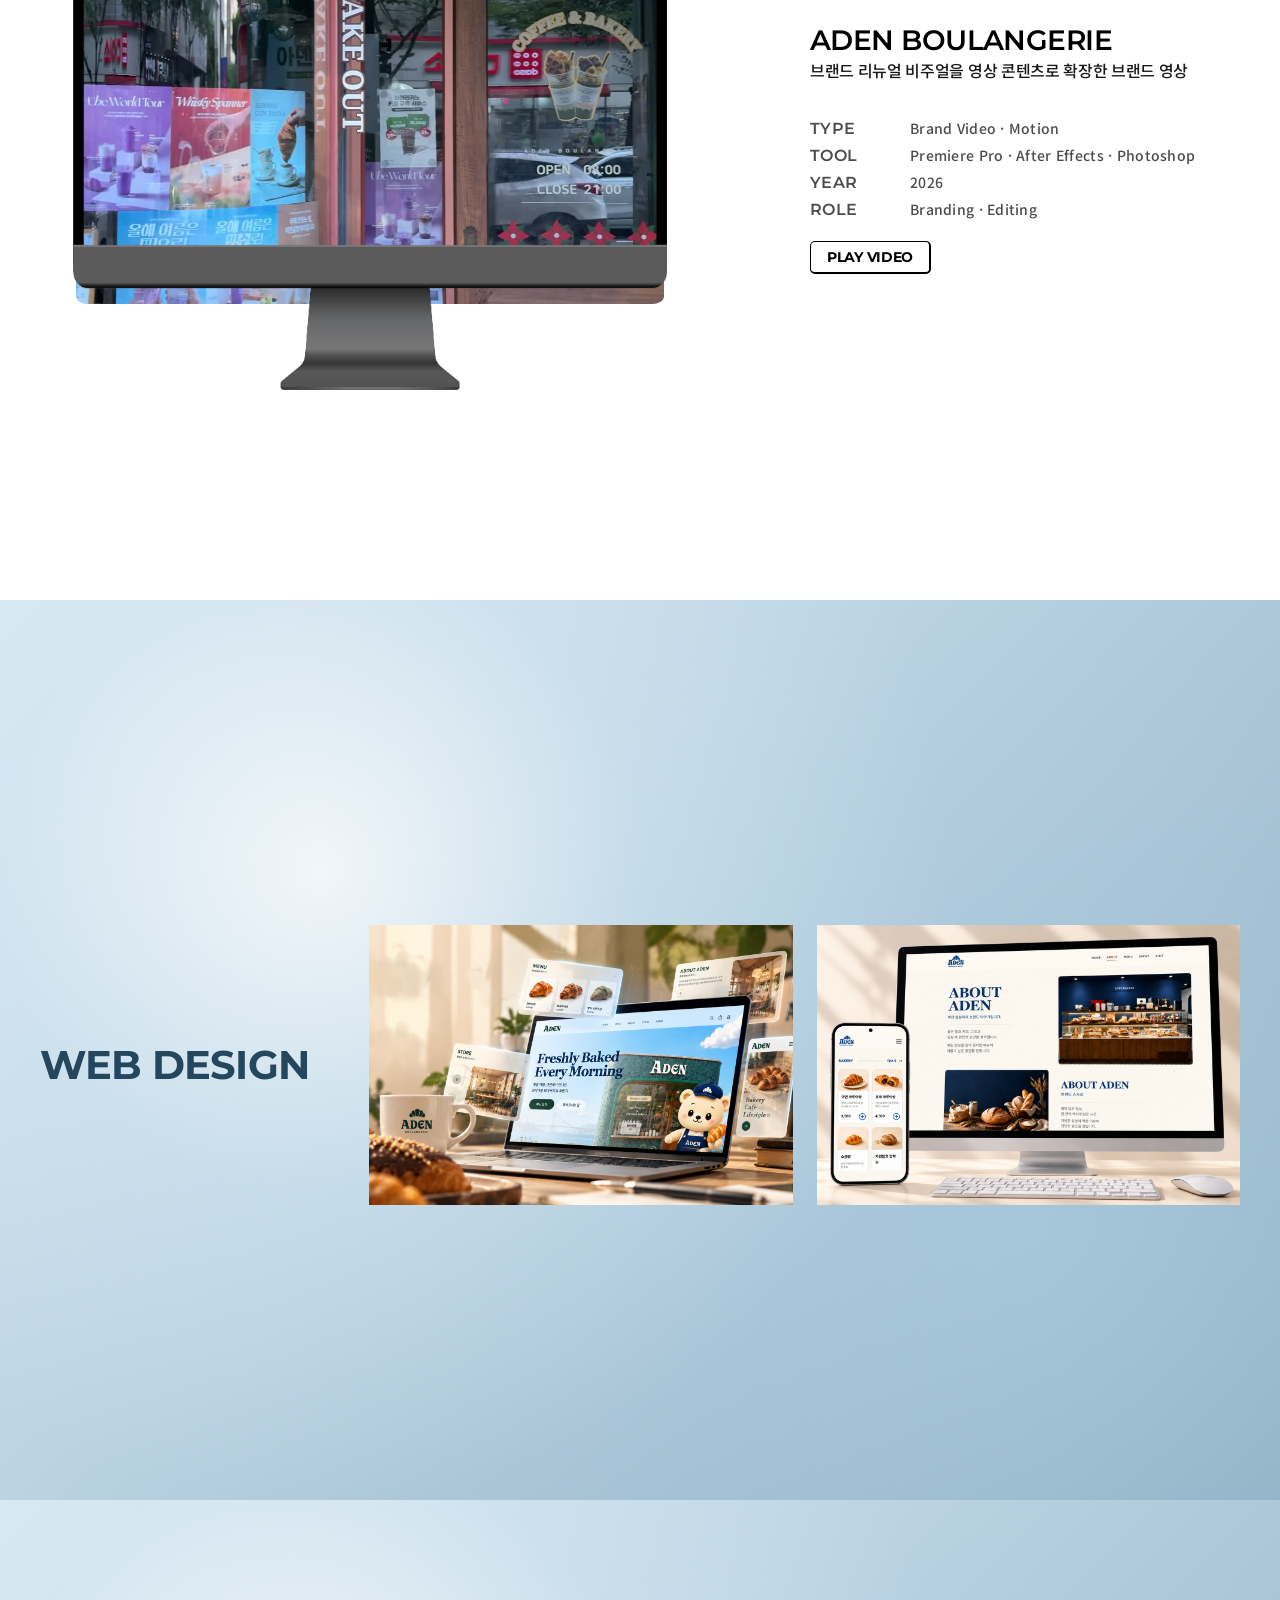
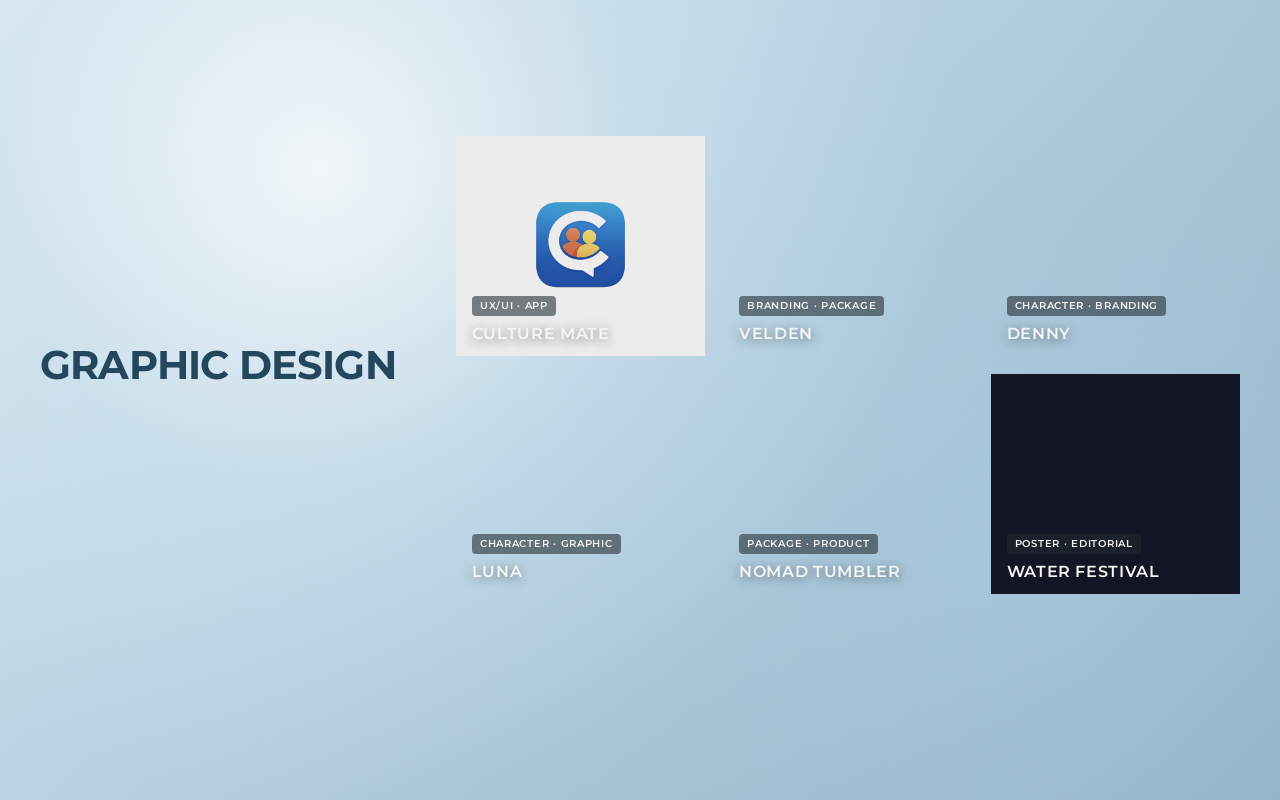
==== commit 91fc92a9: "ok" ====
--- a/index.html
+++ b/index.html
@@ -112,7 +112,7 @@
 
     <div id="aden-animation" class="section web_section">
       <div class="contents">
-        <div class="mockup_all"><div class="mockup desktop"><p class="screenshot"><img src="assets/portfolio/denny/denny-preview-main.png" alt="ADEN ANIMATION"></p><p class="frame"></p></div></div>
+        <div class="mockup_all"><div class="mockup desktop"><p class="screenshot"><img src="assets/portfolio/denny/denysome.png" alt="ADEN ANIMATION"></p><p class="frame"></p></div></div>
         <div class="info">
           <div class="title"><h1>ADEN ANIMATION</h1><p class="description">아덴 블랑제리의 브랜드 캐릭터와 공간을 활용한 AI 애니메이션</p></div>
           <ul>
@@ -282,7 +282,7 @@
             </div>
             <div class="img_container old-inoy-detail-scroll">
 <section class="old-project-detail luna-editorial"><div class="luna-edition">
-<header class="le-hero"><div class="le-hero-top"><span>INOY / CHARACTER DESIGN</span><span>01 — 04 / PROJECT ARCHIVE</span></div><div class="le-hero-layout"><div class="le-hero-type"><p class="le-label">A NEW CHARACTER FOR THE NIGHT</p><h2>LU<span>NA</span><em>.</em></h2><p class="le-korean">밤의 축제를 이끄는<br>새로운 캐릭터</p><div class="le-rule"></div><p class="le-summary"></p><span class="le-index">CHARACTER / ILLUSTRATION / 2026</span></div><div class="le-hero-stage" style="position:relative;min-height:620px;height:620px;display:flex;align-items:center;justify-content:center;overflow:visible;"><div class="le-orbit le-orbit-one"></div><div class="le-orbit le-orbit-two"></div><span class="le-stage-label">MEET LUNA</span><img src="assets/portfolio/lotte-luna/luna-interactive.png" alt="루나 캐릭터 메인 아트" style="display:block!important;position:relative!important;z-index:20!important;width:auto!important;height:92%!important;max-width:95%!important;max-height:570px!important;object-fit:contain!important;opacity:1!important;visibility:visible!important;transform:none!important;filter:none!important;"><span class="le-stage-foot">NIGHT PARADE LEADER · 01</span></div></div><div class="le-hero-bottom"><span>THE CHARACTER PROJECT</span><span>SCROLL TO EXPLORE ↓</span></div></header>
+<header class="le-hero"><div class="le-hero-top"><span>INOY / CHARACTER DESIGN</span><span>01 — 04 / PROJECT ARCHIVE</span></div><div class="le-hero-layout"><div class="le-hero-type"><p class="le-label">A NEW CHARACTER FOR THE NIGHT</p><h2>LU<span>NA</span><em>.</em></h2><p class="le-korean">밤의 축제를 이끄는<br>새로운 캐릭터</p><div class="le-rule"></div><p class="le-summary"></p><span class="le-index">CHARACTER / ILLUSTRATION / 2026</span></div><div class="le-hero-stage"><div class="le-orbit le-orbit-one"></div><div class="le-orbit le-orbit-two"></div><span class="le-stage-label">MEET LUNA</span><img src="assets/portfolio/lotte-luna/luna-interactive.png" alt="루나 캐릭터 메인 아트"><span class="le-stage-foot">NIGHT PARADE LEADER · 01</span></div></div><div class="le-hero-bottom"><span>THE CHARACTER PROJECT</span><span>SCROLL TO EXPLORE ↓</span></div></header>
 <section class="le-board le-board-cream"><div class="le-board-head"><span>01 — INTRODUCTION</span><span>ORIGINAL ARTWORK</span></div><img src="assets/portfolio/lotte-luna/luna-intro-clean.png"><p class="le-board-caption">LUNA / CHARACTER INTRODUCTION</p></section>
 <section class="le-board le-board-lilac"><div class="le-board-head"><span>03 — TURNAROUND</span><span>FORM &amp; PROPORTION</span></div><div class="le-board-title"><p>다양한 방향에서도 일관되게 보이도록 정리한 캐릭터 턴어라운드.</p></div><img src="assets/portfolio/lotte-luna/luna-turnaround-clean.png"><p class="le-board-caption">LUNA / TURNAROUND</p></section>
 <section class="le-board le-board-cream"><div class="le-board-head"><span>04 — POSE DESIGN</span><span>MOVEMENT &amp; PERSONALITY</span></div><div class="le-board-title"><p>동작과 제스처로 확장한 루나의 캐릭터성.</p></div><img src="assets/portfolio/lotte-luna/luna-poses-clean.png"><p class="le-board-caption">LUNA / POSE STUDY</p></section>
@@ -318,7 +318,7 @@
             <div class="img_container old-inoy-detail-scroll">
 <section class="old-project-detail water-case">
   <div class="old-detail-topbar"><span>WATER FESTIVAL POSTER</span></div>
-  <header class="wf-hero"><div class="wf-hero-copy"><span>GRAPHIC DESIGN / FESTIVAL BRANDING · 2026</span><h2>WATER<br>FESTIVAL<br><em>IN BUSAN</em></h2><p>2026 워터페스티벌</p><div class="wf-hero-line">POSTER / VISUAL IDENTITY / APPLICATION</div></div><div class="wf-hero-art" style="position:relative;min-height:620px;display:flex;align-items:center;justify-content:center;overflow:visible;"><img src="assets/portfolio/poster/water-festival-original.png" alt="Water Festival poster" style="display:block!important;position:relative!important;z-index:20!important;width:auto!important;height:auto!important;max-width:100%!important;max-height:650px!important;object-fit:contain!important;opacity:1!important;visibility:visible!important;transform:none!important;filter:none!important;"></div></header>
+  <header class="wf-hero"><div class="wf-hero-copy"><span>GRAPHIC DESIGN / FESTIVAL BRANDING · 2026</span><h2>WATER<br>FESTIVAL<br><em>IN BUSAN</em></h2><p>2026 워터페스티벌</p><div class="wf-hero-line">POSTER / VISUAL IDENTITY / APPLICATION</div></div><div class="wf-hero-art"><img src="assets/portfolio/poster/water-festival-original.png"></div></header>
   <section class="wf-system"><div class="wf-section-head"><span>02 / VISUAL SYSTEM</span></div><div class="wf-colors"><div style="--swatch:#10192d"><i></i><b>DEEP NAVY</b><small>#10192D</small></div><div style="--swatch:#2147a0"><i></i><b>ELECTRIC BLUE</b><small>#2147A0</small></div><div style="--swatch:#21d8ed"><i></i><b>NEON CYAN</b><small>#21D8ED</small></div><div style="--swatch:#f137cb"><i></i><b>NEON PINK</b><small>#F137CB</small></div></div><div class="wf-system-strip"><span>WATER</span><span>LIGHT</span><span>TYPE</span><span>PERFORMANCE</span></div></section>
   <section class="wf-application"><div class="wf-section-head"><span>03 / APPLICATION</span></div><figcaption>01 — FESTIVAL LEAFLET</figcaption><figure class="wf-application-wide"><img src="assets/portfolio/poster/leaflet.png"></figure><div class="wf-mockup-grid"><figure><figcaption>02 — OUTDOOR ADVERTISING</figcaption><img src="assets/portfolio/poster/02-mockup-1.png"></figure><figure><figcaption>03 — BANNER & WRISTBAND</figcaption><img src="assets/portfolio/poster/03-mockup-2.png"></figure></div><figure class="wf-application-wide"><figcaption>04 — EVENT TICKET</figcaption><img src="assets/portfolio/poster/04-ticket.png"></figure></section>
 </section></div>
--- a/styles/design.css
+++ b/styles/design.css
@@ -767,7 +767,7 @@
 /* TEAM ADEN */
 #clone .contents .grid-container .grid-item.item2 {
     grid-area: item2 !important;
-    background-image: url('../aden-site/assets/아덴\ 베이커리\ 브랜드\ 팀\ 웹사이트.png') !important;
+    background-image: url('../aden-site/assets/teamweb-some.png') !important;
     background-size: cover !important;
     background-position: center !important;
     height: 280px !important;
@@ -910,126 +910,4 @@
 #graphic .old-inoy-detail-modal .title_btn_container{flex:0 0 42px!important;min-height:42px!important}
 #graphic .old-inoy-detail-modal .old-inoy-detail-scroll{flex:1 1 0!important;min-height:0!important;height:0!important;overflow-y:auto!important;overflow-x:hidden!important;overscroll-behavior:contain;-webkit-overflow-scrolling:touch}
 #graphic .old-inoy-detail-modal .old-project-detail{width:100%!important;max-width:none!important;margin:0!important;transform:none!important}
-#graphic .old-inoy-detail-modal .luna-editorial{height:auto!important;max-height:none!important;overflow:visible!important}
-
-
-/* ===== WATER FESTIVAL ONLY : detail scroll fix ===== */
-#graphic .old-inoy-detail-modal .water-case{
-  height:auto !important;
-  min-height:100% !important;
-  max-height:none !important;
-  overflow:visible !important;
-}
-#graphic .old-inoy-detail-modal .water-case .wf-hero,
-#graphic .old-inoy-detail-modal .water-case .wf-system,
-#graphic .old-inoy-detail-modal .water-case .wf-application{
-  position:relative !important;
-  height:auto !important;
-  max-height:none !important;
-  overflow:visible !important;
-}
-
-
-/* ===== LUNA + WATER HERO IMAGE VISIBILITY FIX ONLY ===== */
-
-/* LUNA first hero */
-#graphic .old-inoy-detail-modal .luna-editorial .le-hero,
-#graphic .old-inoy-detail-modal .luna-editorial .le-hero-layout,
-#graphic .old-inoy-detail-modal .luna-editorial .le-hero-stage{
-  overflow:visible !important;
-}
-#graphic .old-inoy-detail-modal .luna-editorial .le-hero-stage{
-  position:relative !important;
-  min-height:620px !important;
-  height:620px !important;
-  z-index:1 !important;
-}
-#graphic .old-inoy-detail-modal .luna-editorial .le-hero-stage img{
-  display:block !important;
-  position:relative !important;
-  z-index:5 !important;
-  width:auto !important;
-  max-width:95% !important;
-  height:92% !important;
-  max-height:570px !important;
-  object-fit:contain !important;
-  opacity:1 !important;
-  visibility:visible !important;
-  margin:auto !important;
-}
-
-/* WATER first hero */
-#graphic .old-inoy-detail-modal .water-case .wf-hero,
-#graphic .old-inoy-detail-modal .water-case .wf-hero-art{
-  overflow:visible !important;
-}
-#graphic .old-inoy-detail-modal .water-case .wf-hero-art{
-  position:relative !important;
-  z-index:1 !important;
-  min-height:620px !important;
-  display:flex !important;
-  align-items:center !important;
-  justify-content:center !important;
-}
-#graphic .old-inoy-detail-modal .water-case .wf-hero-art img{
-  display:block !important;
-  position:relative !important;
-  z-index:5 !important;
-  width:auto !important;
-  max-width:100% !important;
-  height:auto !important;
-  max-height:650px !important;
-  object-fit:contain !important;
-  opacity:1 !important;
-  visibility:visible !important;
-  margin:auto !important;
-}
-
-@media (max-width:900px){
-  #graphic .old-inoy-detail-modal .luna-editorial .le-hero-stage{
-    min-height:500px !important;
-    height:500px !important;
-  }
-  #graphic .old-inoy-detail-modal .water-case .wf-hero-art{
-    min-height:520px !important;
-  }
-}
-
-
-/* ===== FIX: project hero <header> must not inherit the site's global header/nav rules ===== */
-#graphic .old-inoy-detail-modal header.le-hero,
-#graphic .old-inoy-detail-modal header.wf-hero{
-  position:relative !important;
-  top:auto !important;
-  left:auto !important;
-  right:auto !important;
-  bottom:auto !important;
-  z-index:auto !important;
-  width:100% !important;
-  height:auto !important;
-  opacity:1 !important;
-  transform:none !important;
-  animation:none !important;
-  border-bottom:0 !important;
-  justify-content:initial !important;
-  align-items:initial !important;
-}
-
-/* restore each hero's intended layout */
-#graphic .old-inoy-detail-modal header.le-hero{
-  display:block !important;
-  min-height:780px !important;
-}
-
-#graphic .old-inoy-detail-modal header.wf-hero{
-  display:grid !important;
-  grid-template-columns:.85fr 1.15fr !important;
-  min-height:720px !important;
-  align-items:center !important;
-}
-
-@media(max-width:850px){
-  #graphic .old-inoy-detail-modal header.wf-hero{
-    grid-template-columns:1fr !important;
-  }
-}
+#graphic .old-inoy-detail-modal .water-case,#graphic .old-inoy-detail-modal .luna-editorial{height:auto!important;max-height:none!important;overflow:visible!important}
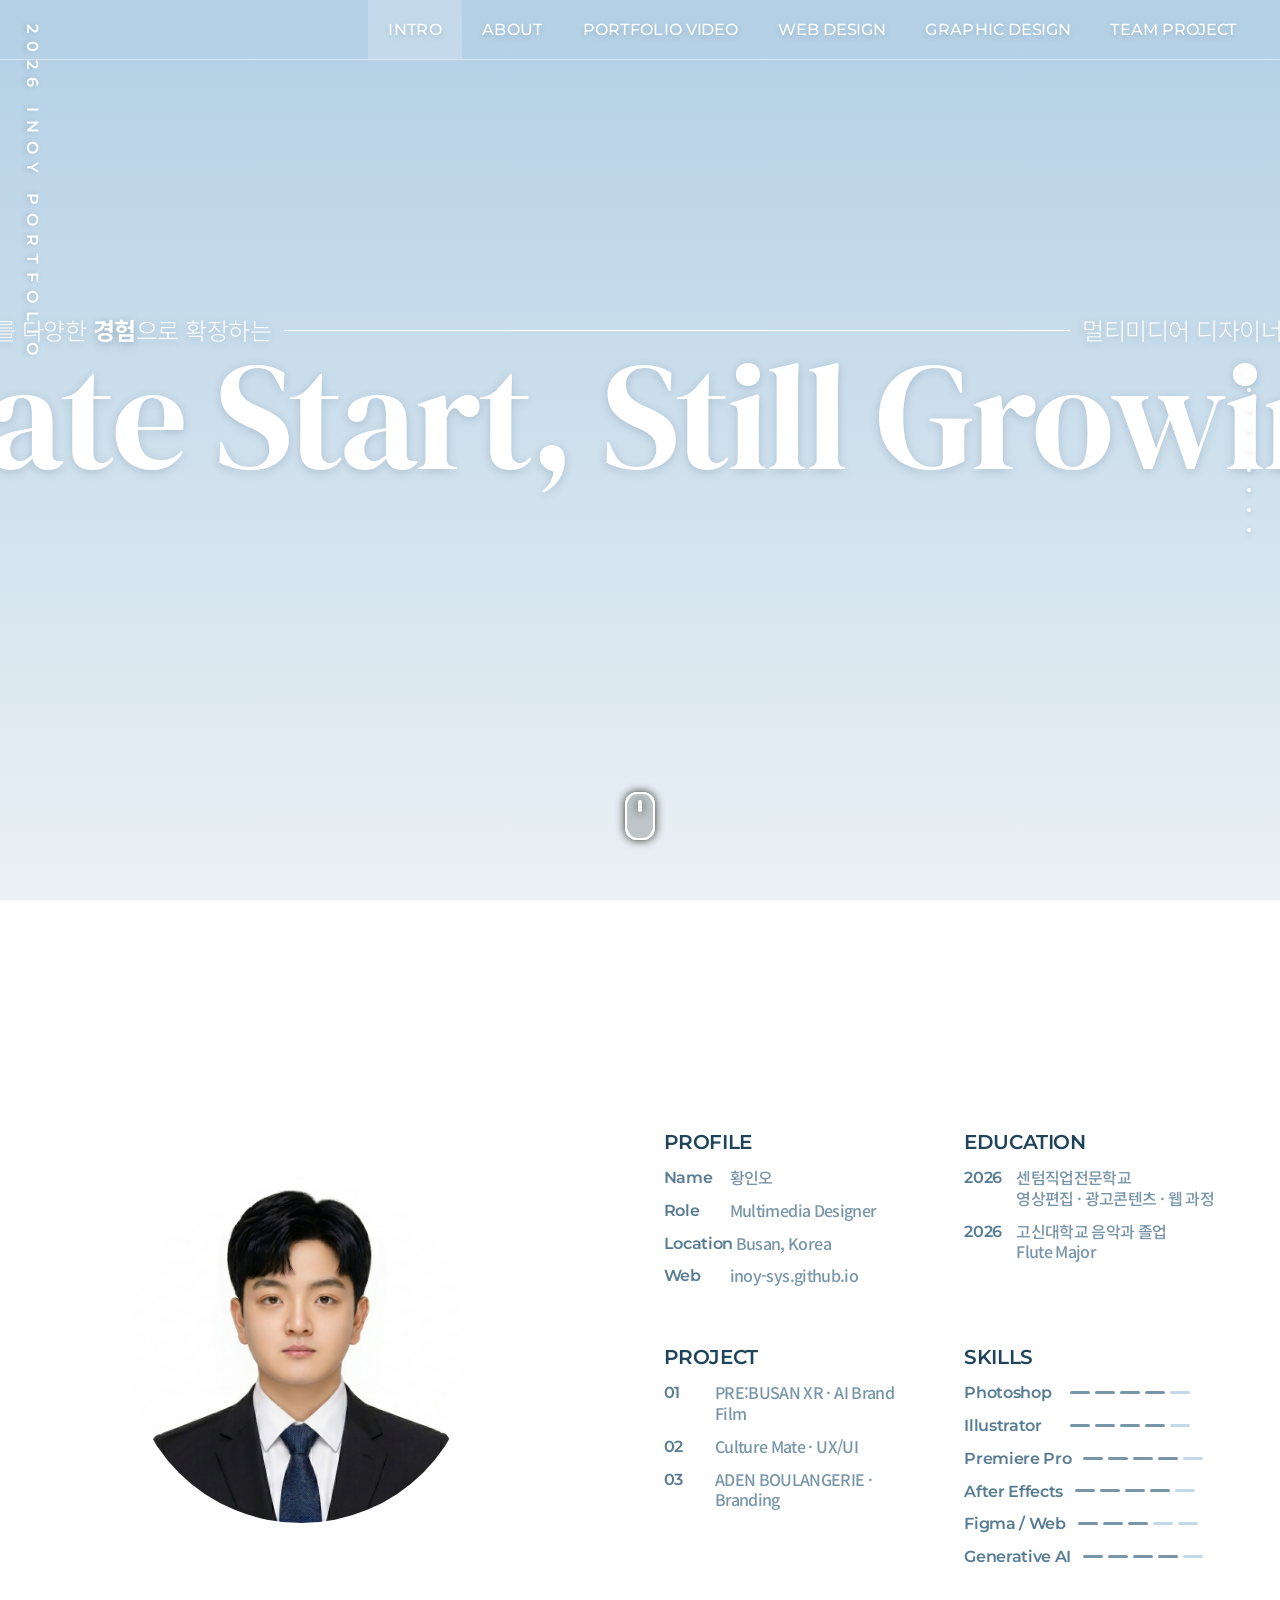
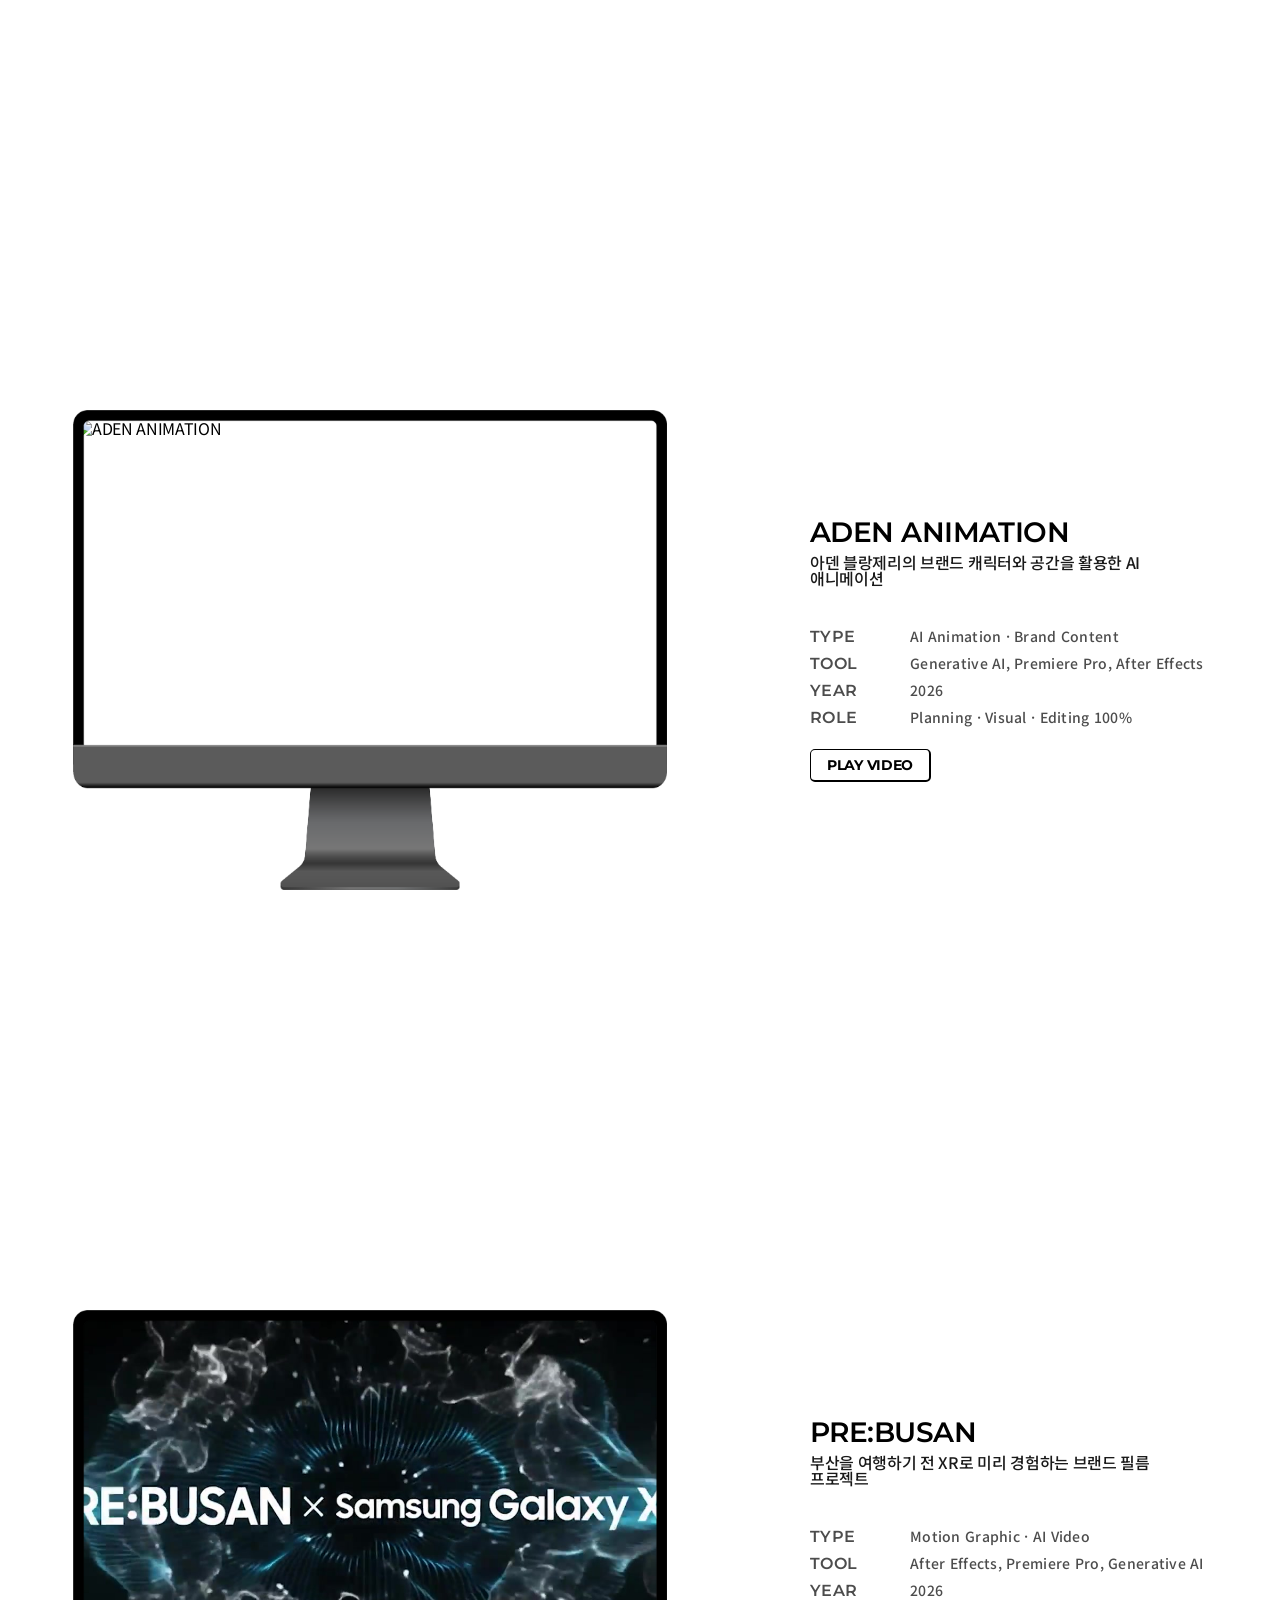
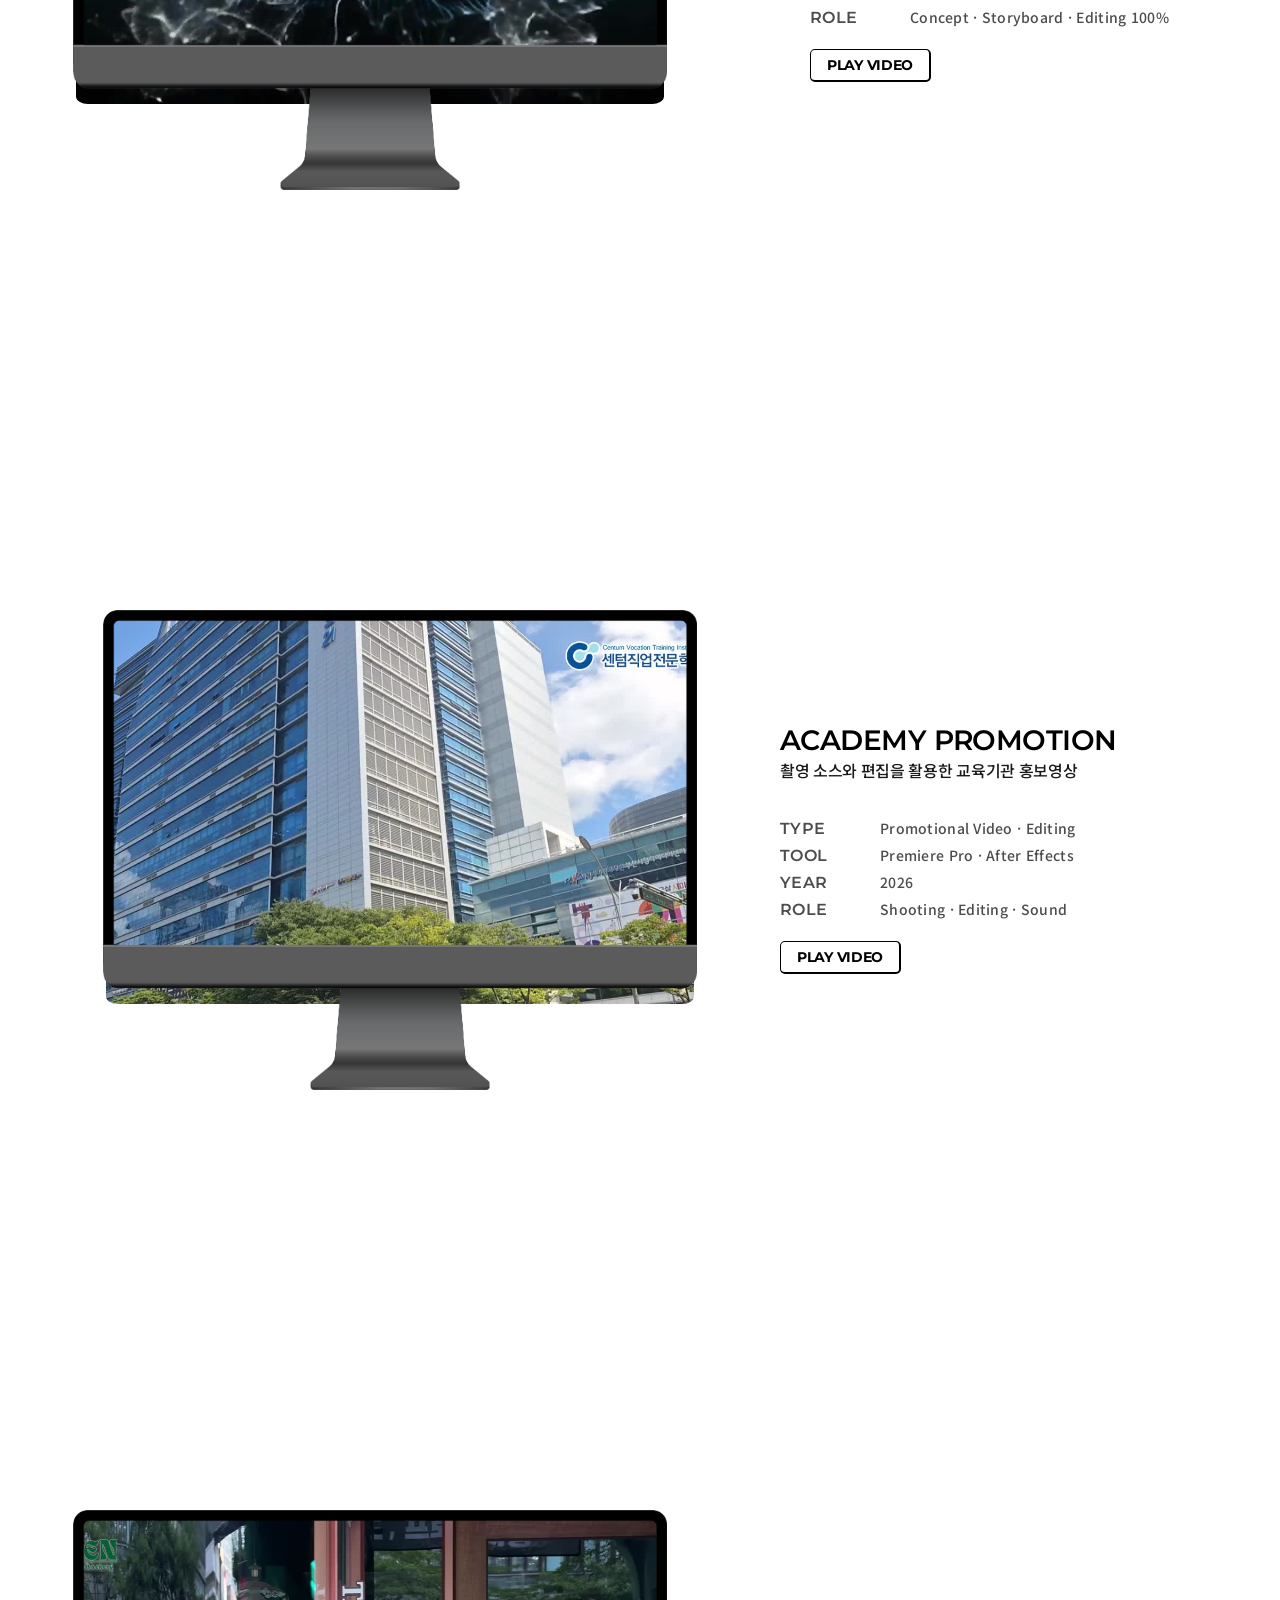
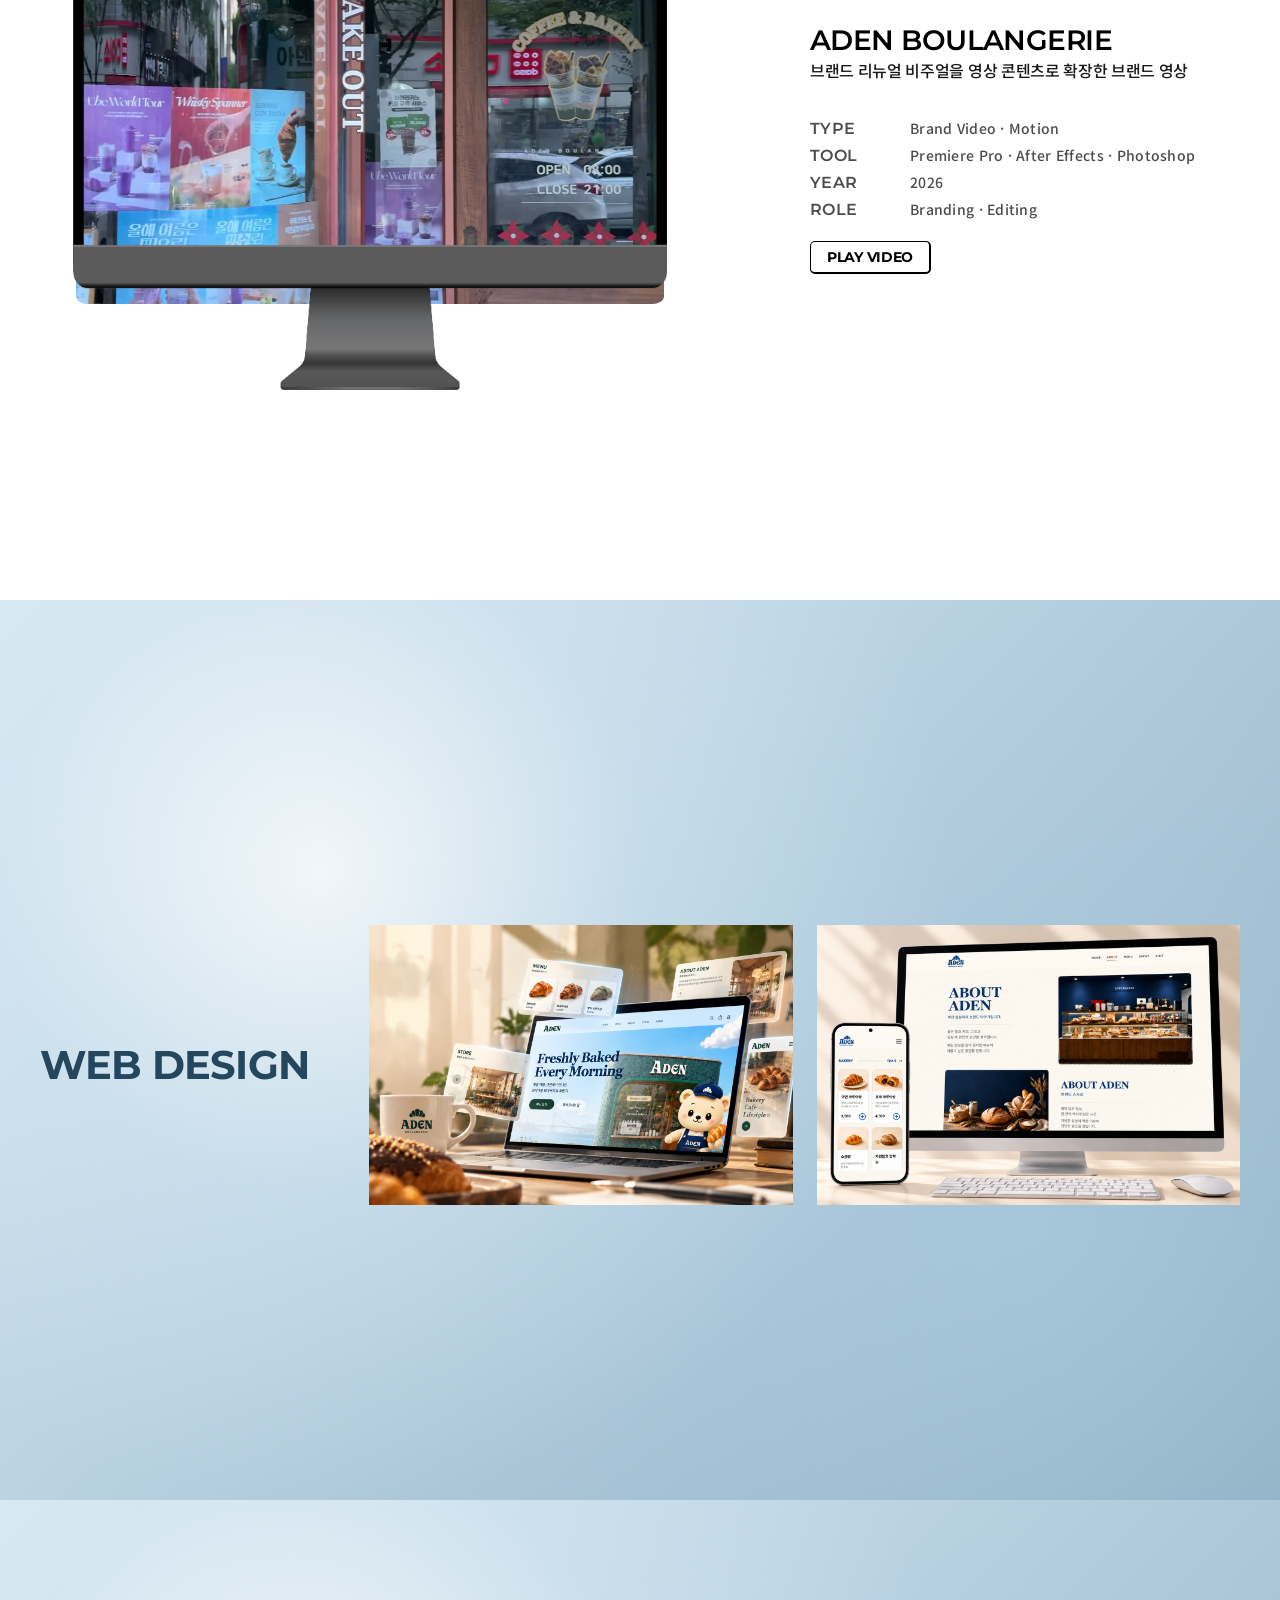
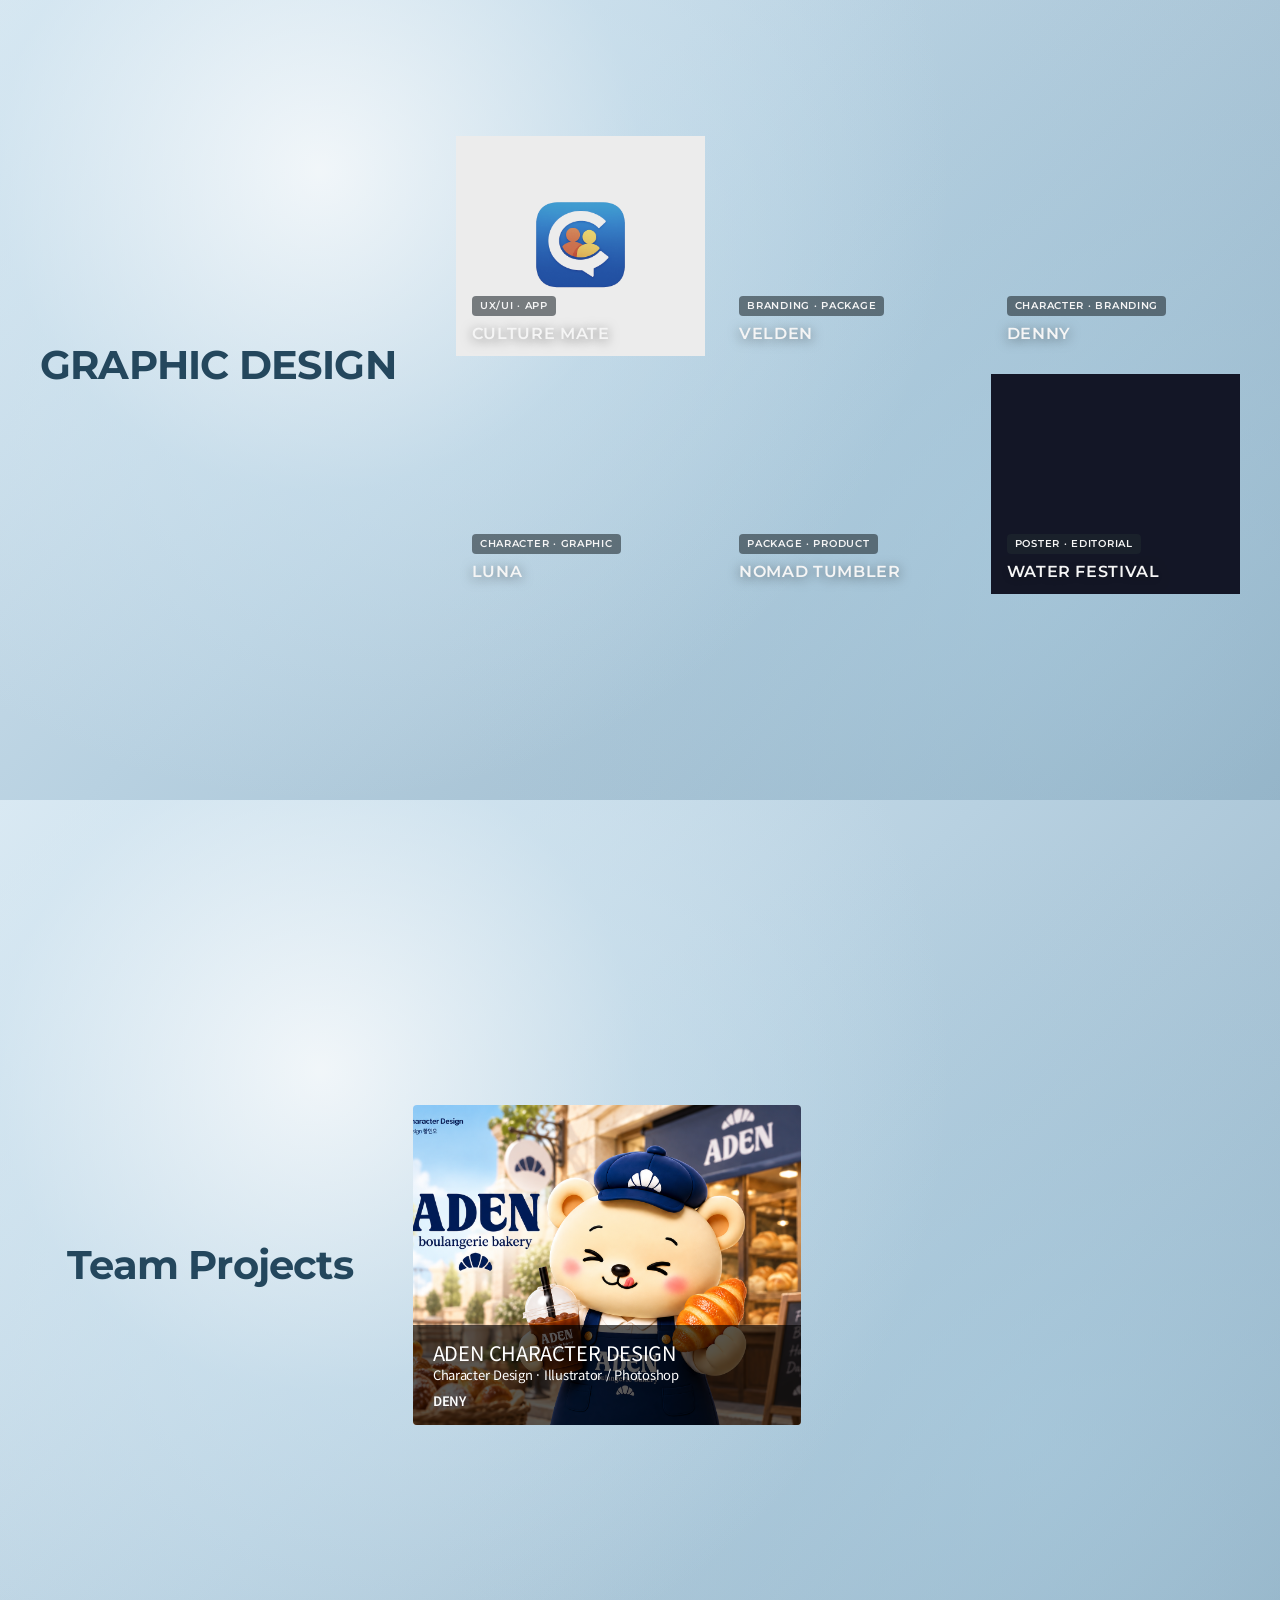
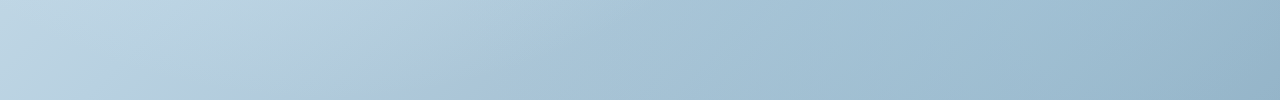
==== commit 93f96663: "ok" ====
--- a/index.html
+++ b/index.html
@@ -45,6 +45,7 @@
       </li>
       <li data-menuanchor="seventhPage"><a href="#seventhPage">WEB<span class="mobile_skip"> DESIGN</span></a></li>
       <li data-menuanchor="eighthPage"><a href="#eighthPage">GRAPHIC<span class="mobile_skip"> DESIGN</span></a></li>
+      <li data-menuanchor="ninthPage"><a href="#ninthPage">TEAM<span class="mobile_skip"> PROJECT</span></a></li>
     </ul>
   </header>
 
@@ -326,7 +327,43 @@
         </div>
       </div>
     </div>
+        <div id="team-project" class="section clone_graphic_section">
+      <div class="contents">
+        <h1>Team Projects</h1>
+        <div class="grid-container">
+          <div class="grid-item item1">
+          <a href="#" class="team-project-card aden-detail-btn">
+         <img src="images/aden-character-thumb.jpg"alt="ADEN Character Design">
+          <div class="info">
+          <div class="txt">
+         <h2>ADEN CHARACTER DESIGN</h2>
+          <p>Character Design · Illustrator / Photoshop</p>
+          </div>
+
+          <div class="link">
+            <span>DENY</span>              
+           </div>
+      </div>
+      </a>
+    </div>
   </div>
+  <!-- ADEN CHARACTER DETAIL -->
+<div id="aden-character-detail" class="team-detail">
+
+    <button class="team-detail-close">×</button>
+
+    <div class="team-detail-scroll">
+        <img src="images/aden-character/01.jpg" alt="">
+        <img src="images/aden-character/02.jpg" alt="">
+        <img src="images/aden-character/03.jpg" alt="">
+        <img src="images/aden-character/04.jpg" alt="">
+        <img src="images/aden-character/05.jpg" alt="">
+        <img src="images/aden-character/06.jpg" alt="">
+        <img src="images/aden-character/07.jpg" alt="">
+        <img src="images/aden-character/08.jpg" alt="">
+    </div>
+
+</div>
   <script src="script/script.js"></script>
 </body>
 </html>
--- a/styles/design.css
+++ b/styles/design.css
@@ -911,3 +911,120 @@
 #graphic .old-inoy-detail-modal .old-inoy-detail-scroll{flex:1 1 0!important;min-height:0!important;height:0!important;overflow-y:auto!important;overflow-x:hidden!important;overscroll-behavior:contain;-webkit-overflow-scrolling:touch}
 #graphic .old-inoy-detail-modal .old-project-detail{width:100%!important;max-width:none!important;margin:0!important;transform:none!important}
 #graphic .old-inoy-detail-modal .water-case,#graphic .old-inoy-detail-modal .luna-editorial{height:auto!important;max-height:none!important;overflow:visible!important}
+
+
+/* =========================
+   TEAM PROJECT
+========================= */
+
+#team-project .grid-container {
+  display: grid;
+  grid-template-columns: repeat(2, minmax(0, 1fr));
+  gap: 24px;
+  width: 800px;
+  max-width: 65vw;
+}
+
+#team-project .grid-item {
+  width: 100%;
+  height: 320px;
+  overflow: hidden;
+  position: relative;
+  border-radius: 4px;
+}
+
+#team-project .team-project-card {
+  display: block;
+  width: 100%;
+  height: 100%;
+  position: relative;
+  overflow: hidden;
+}
+
+#team-project .team-project-card img {
+  width: 100%;
+  height: 100%;
+  object-fit: cover;
+  display: block;
+}
+
+/* 아래쪽 프로젝트 정보 */
+#team-project .team-project-card .info {
+  position: absolute;
+  left: 0;
+  right: 0;
+  bottom: 0;
+
+  padding: 18px 20px;
+
+  background: rgba(0, 0, 0, 0.65);
+  color: #fff;
+}
+
+#team-project .team-project-card .info h2 {
+  margin: 0 0 5px;
+  font-size: 20px;
+}
+
+#team-project .team-project-card .info p {
+  margin: 0;
+  font-size: 13px;
+}
+
+#team-project .team-project-card .link {
+  margin-top: 10px;
+}
+
+#team-project .team-project-card .link span {
+  font-size: 13px;
+  font-weight: 600;
+}
+
+/* =========================
+   ADEN CHARACTER DETAIL
+========================= */
+
+.team-detail {
+    position: fixed;
+    inset: 0;
+    z-index: 99999;
+    background: #000;
+    display: none;
+}
+
+.team-detail.active {
+    display: block;
+}
+
+.team-detail-scroll {
+    width: 100%;
+    height: 100vh;
+    overflow-y: auto;
+    overflow-x: hidden;
+}
+
+.team-detail-scroll img {
+    display: block;
+    width: 100%;
+    height: auto;
+    margin: 0;
+}
+
+.team-detail-close {
+    position: fixed;
+    top: 25px;
+    right: 35px;
+    z-index: 100000;
+
+    width: 48px;
+    height: 48px;
+
+    border: 0;
+    border-radius: 50%;
+    background: rgba(0, 0, 0, .65);
+    color: #fff;
+
+    font-size: 32px;
+    line-height: 48px;
+    cursor: pointer;
+}
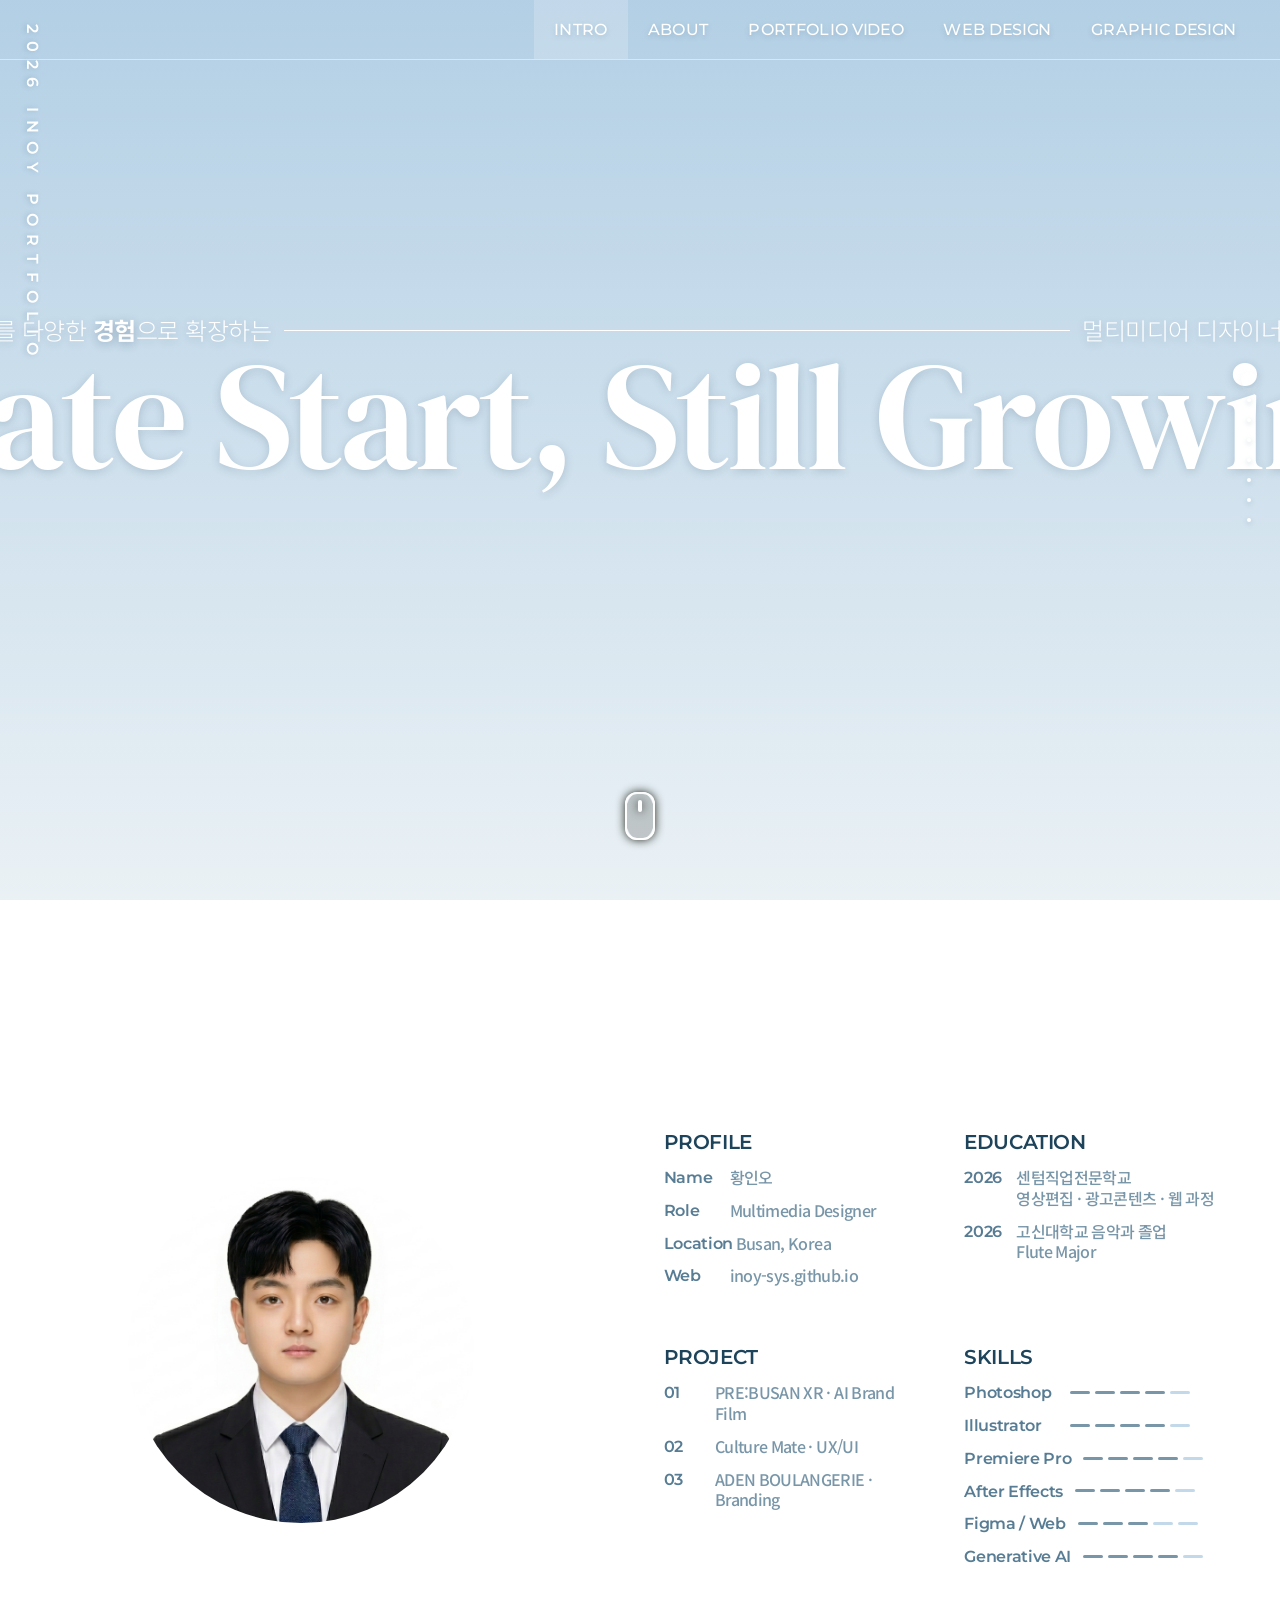
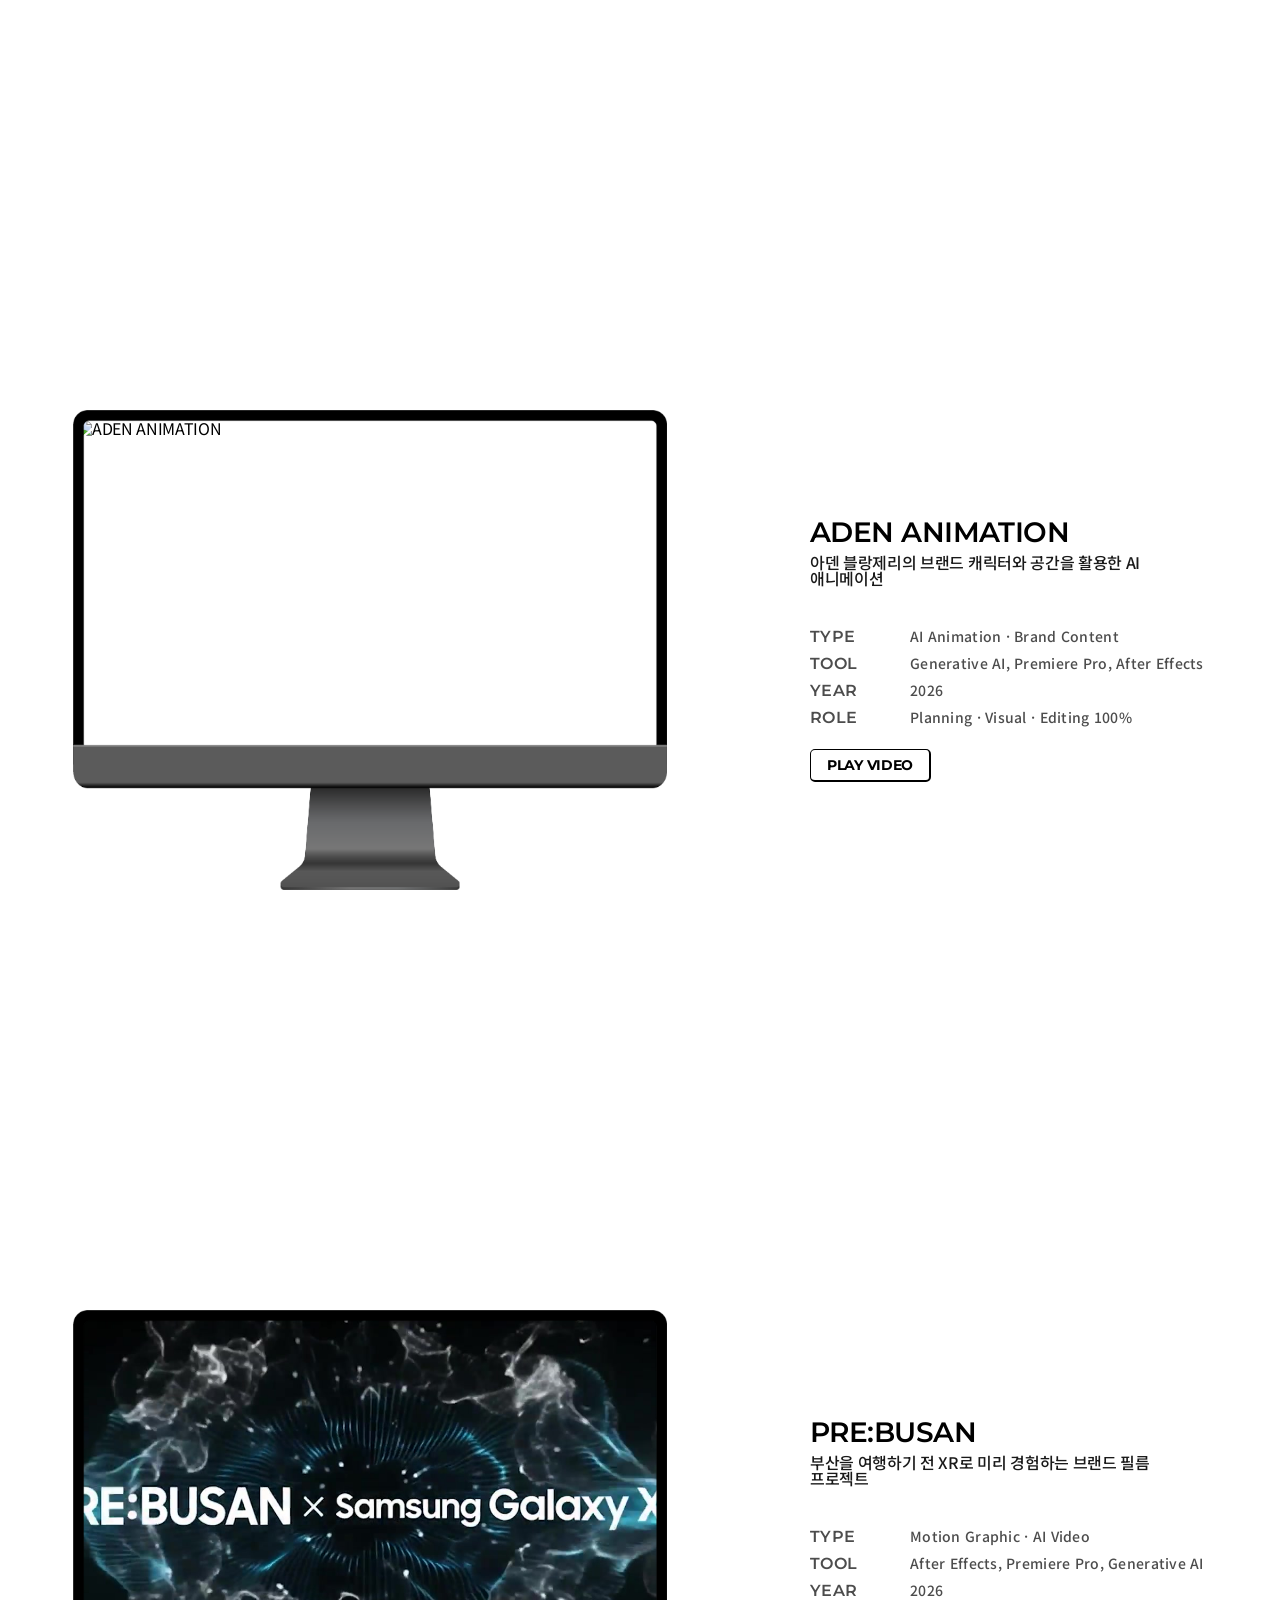
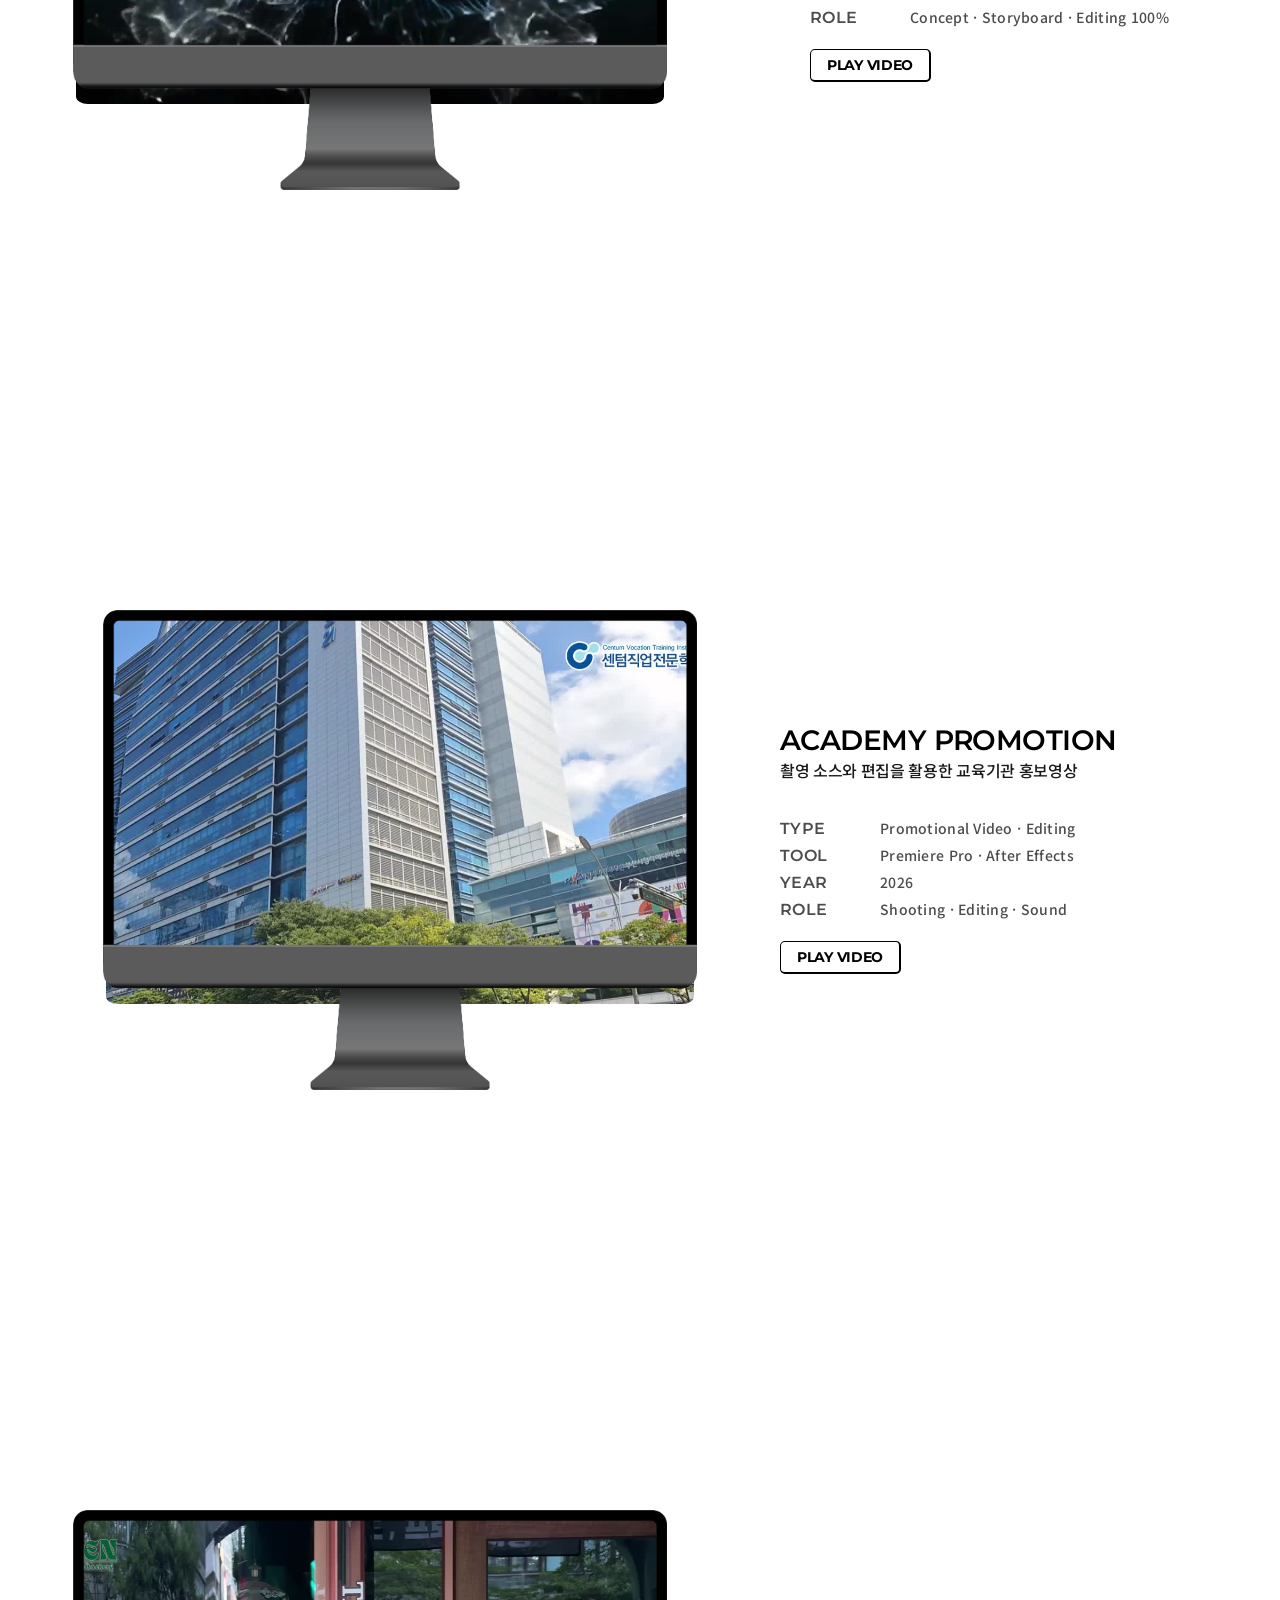
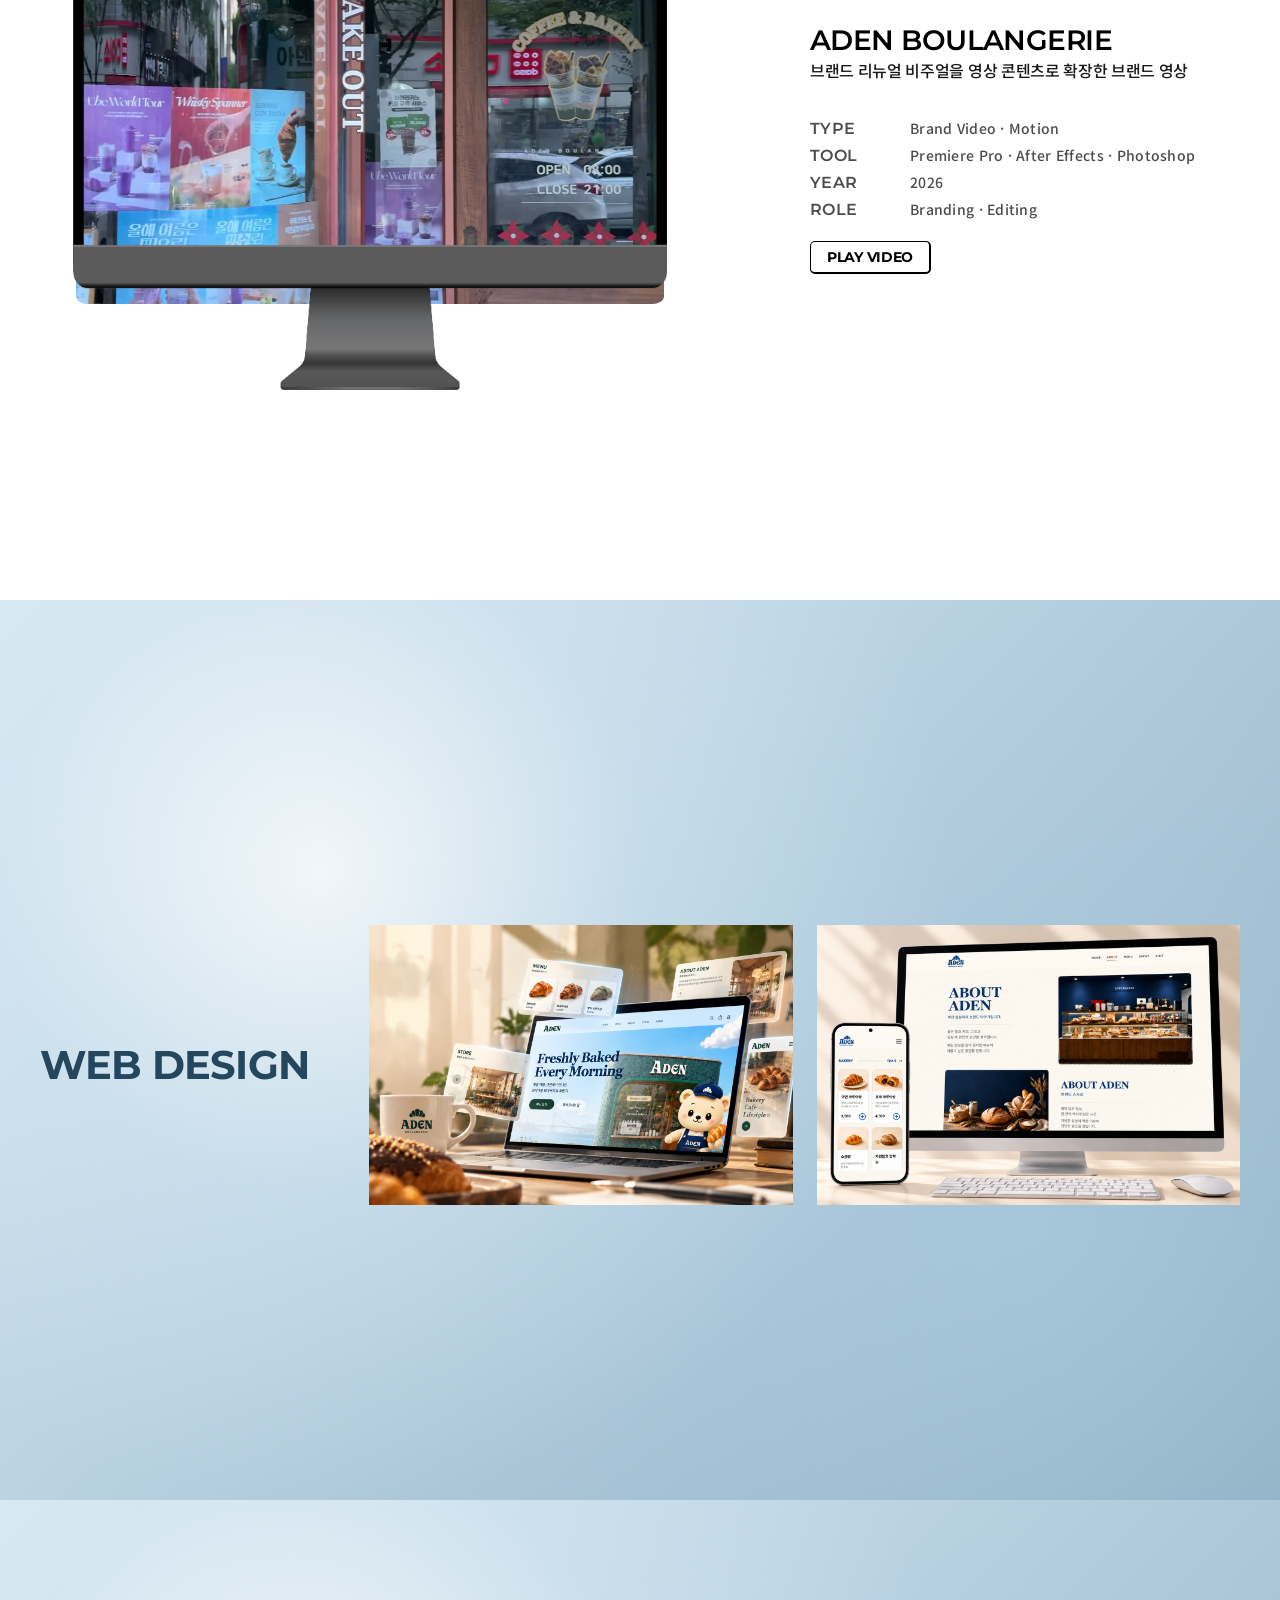
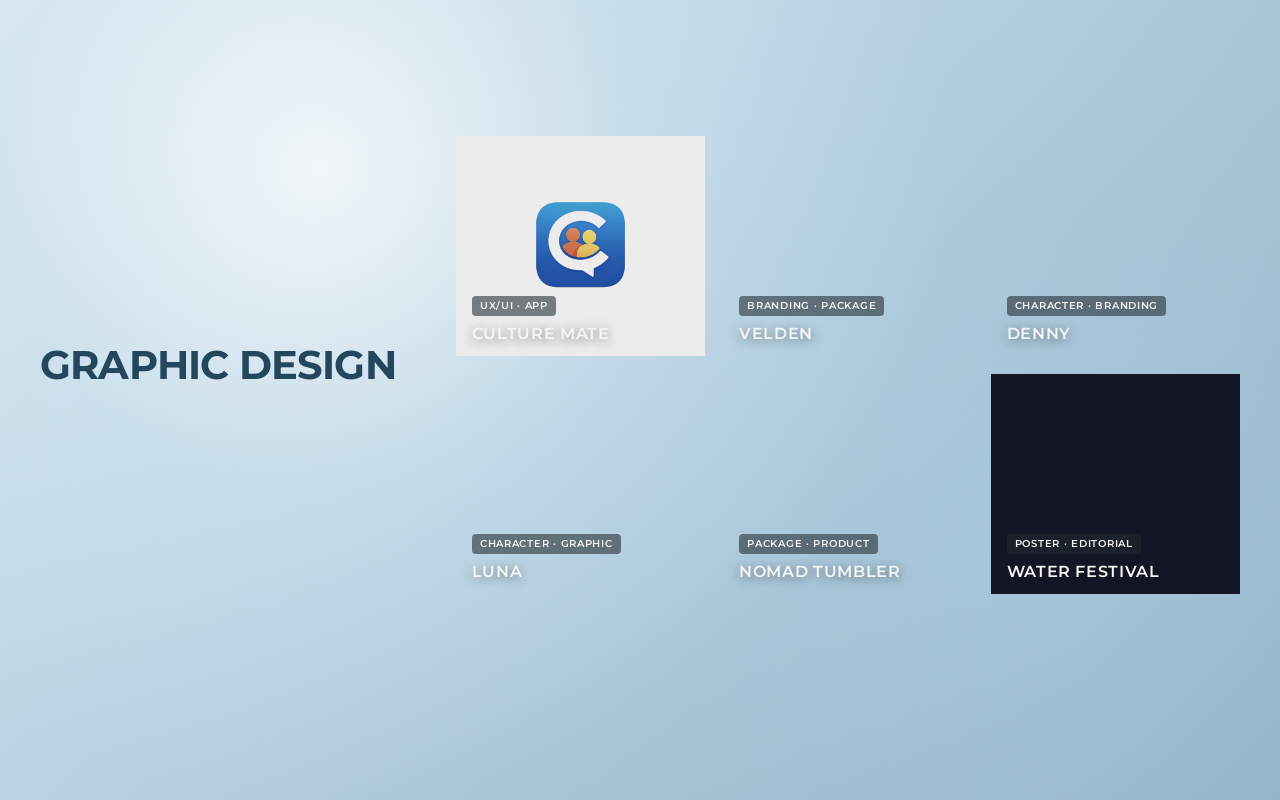
==== commit 22f4bbea: "ok" ====
--- a/index.html
+++ b/index.html
@@ -45,7 +45,7 @@
       </li>
       <li data-menuanchor="seventhPage"><a href="#seventhPage">WEB<span class="mobile_skip"> DESIGN</span></a></li>
       <li data-menuanchor="eighthPage"><a href="#eighthPage">GRAPHIC<span class="mobile_skip"> DESIGN</span></a></li>
-      <li data-menuanchor="ninthPage"><a href="#ninthPage">TEAM<span class="mobile_skip"> PROJECT</span></a></li>
+      <!-- <li data-menuanchor="ninthPage"><a href="#ninthPage">TEAM<span class="mobile_skip"> PROJECT</span></a></li> -->
     </ul>
   </header>
 
@@ -327,11 +327,11 @@
         </div>
       </div>
     </div>
-        <div id="team-project" class="section clone_graphic_section">
-      <div class="contents">
-        <h1>Team Projects</h1>
-        <div class="grid-container">
-          <div class="grid-item item1">
+        <!-- <div id="team-project" class="section clone_graphic_section">
+      <div class="contents"> -->
+        <!-- <h1>Team Projects</h1>
+        <div class="grid-container"> -->
+          <!-- <div class="grid-item item1">
           <a href="#" class="team-project-card aden-detail-btn">
          <img src="images/aden-character-thumb.jpg"alt="ADEN Character Design">
           <div class="info">
@@ -342,13 +342,13 @@
 
           <div class="link">
             <span>DENY</span>              
-           </div>
-      </div>
-      </a>
-    </div>
-  </div>
+           </div> -->
+      <!-- </div>
+      </a> -->
+    <!-- </div>
+  </div> -->
   <!-- ADEN CHARACTER DETAIL -->
-<div id="aden-character-detail" class="team-detail">
+<!-- <div id="aden-character-detail" class="team-detail">
 
     <button class="team-detail-close">×</button>
 
@@ -361,8 +361,7 @@
         <img src="images/aden-character/06.jpg" alt="">
         <img src="images/aden-character/07.jpg" alt="">
         <img src="images/aden-character/08.jpg" alt="">
-    </div>
-
+    </div> -->
 </div>
   <script src="script/script.js"></script>
 </body>
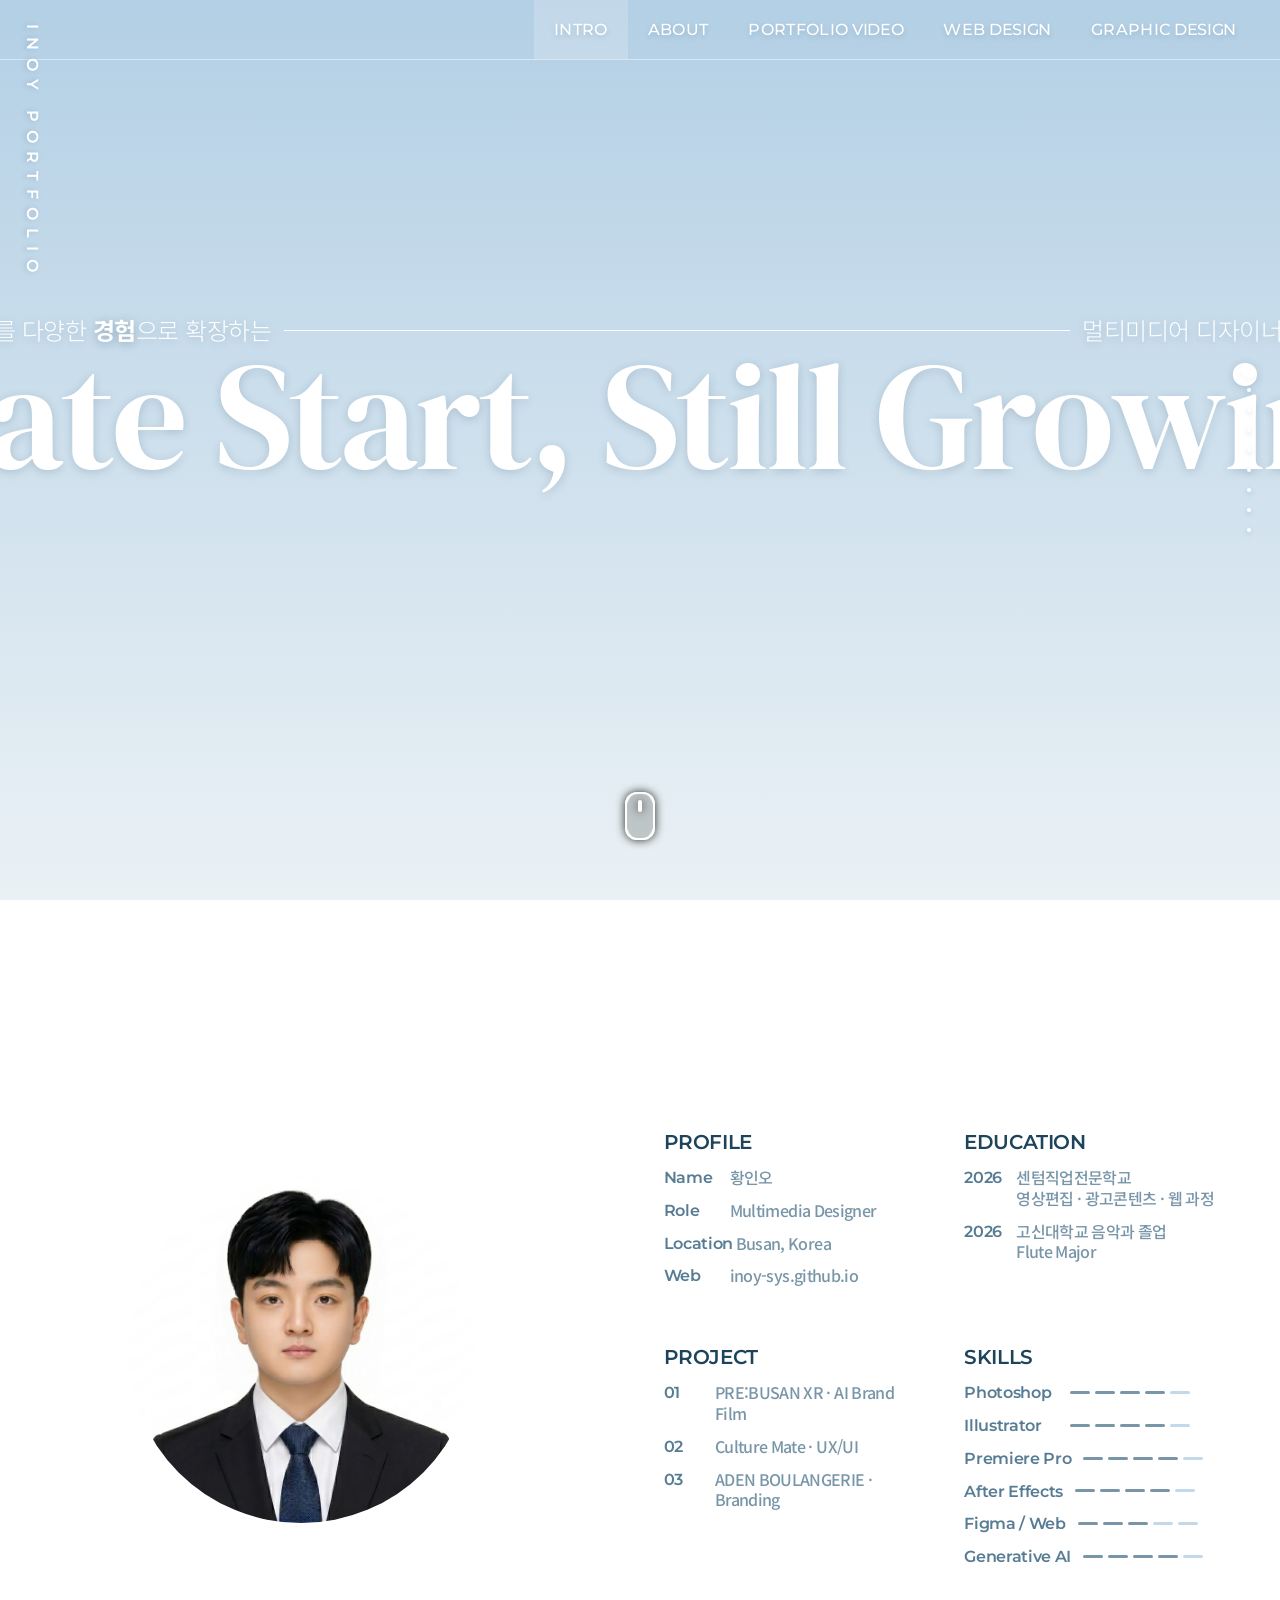
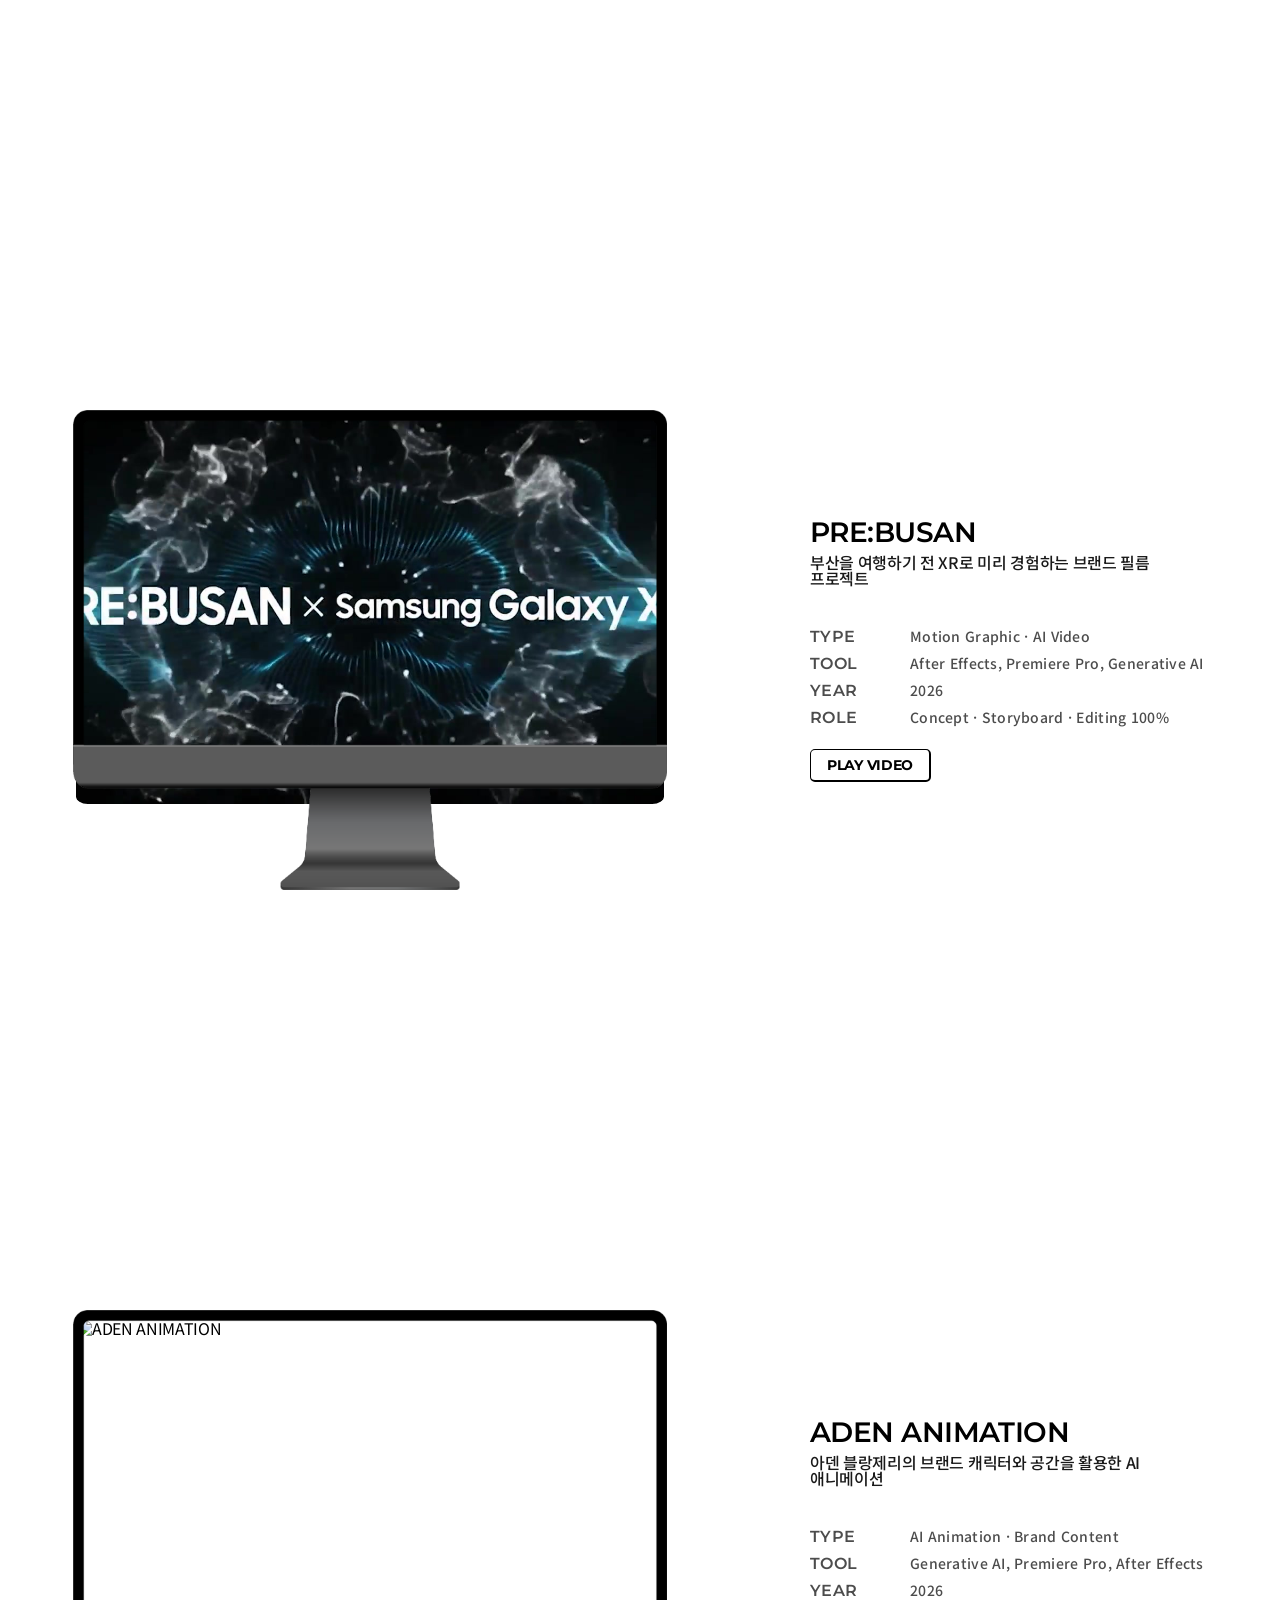
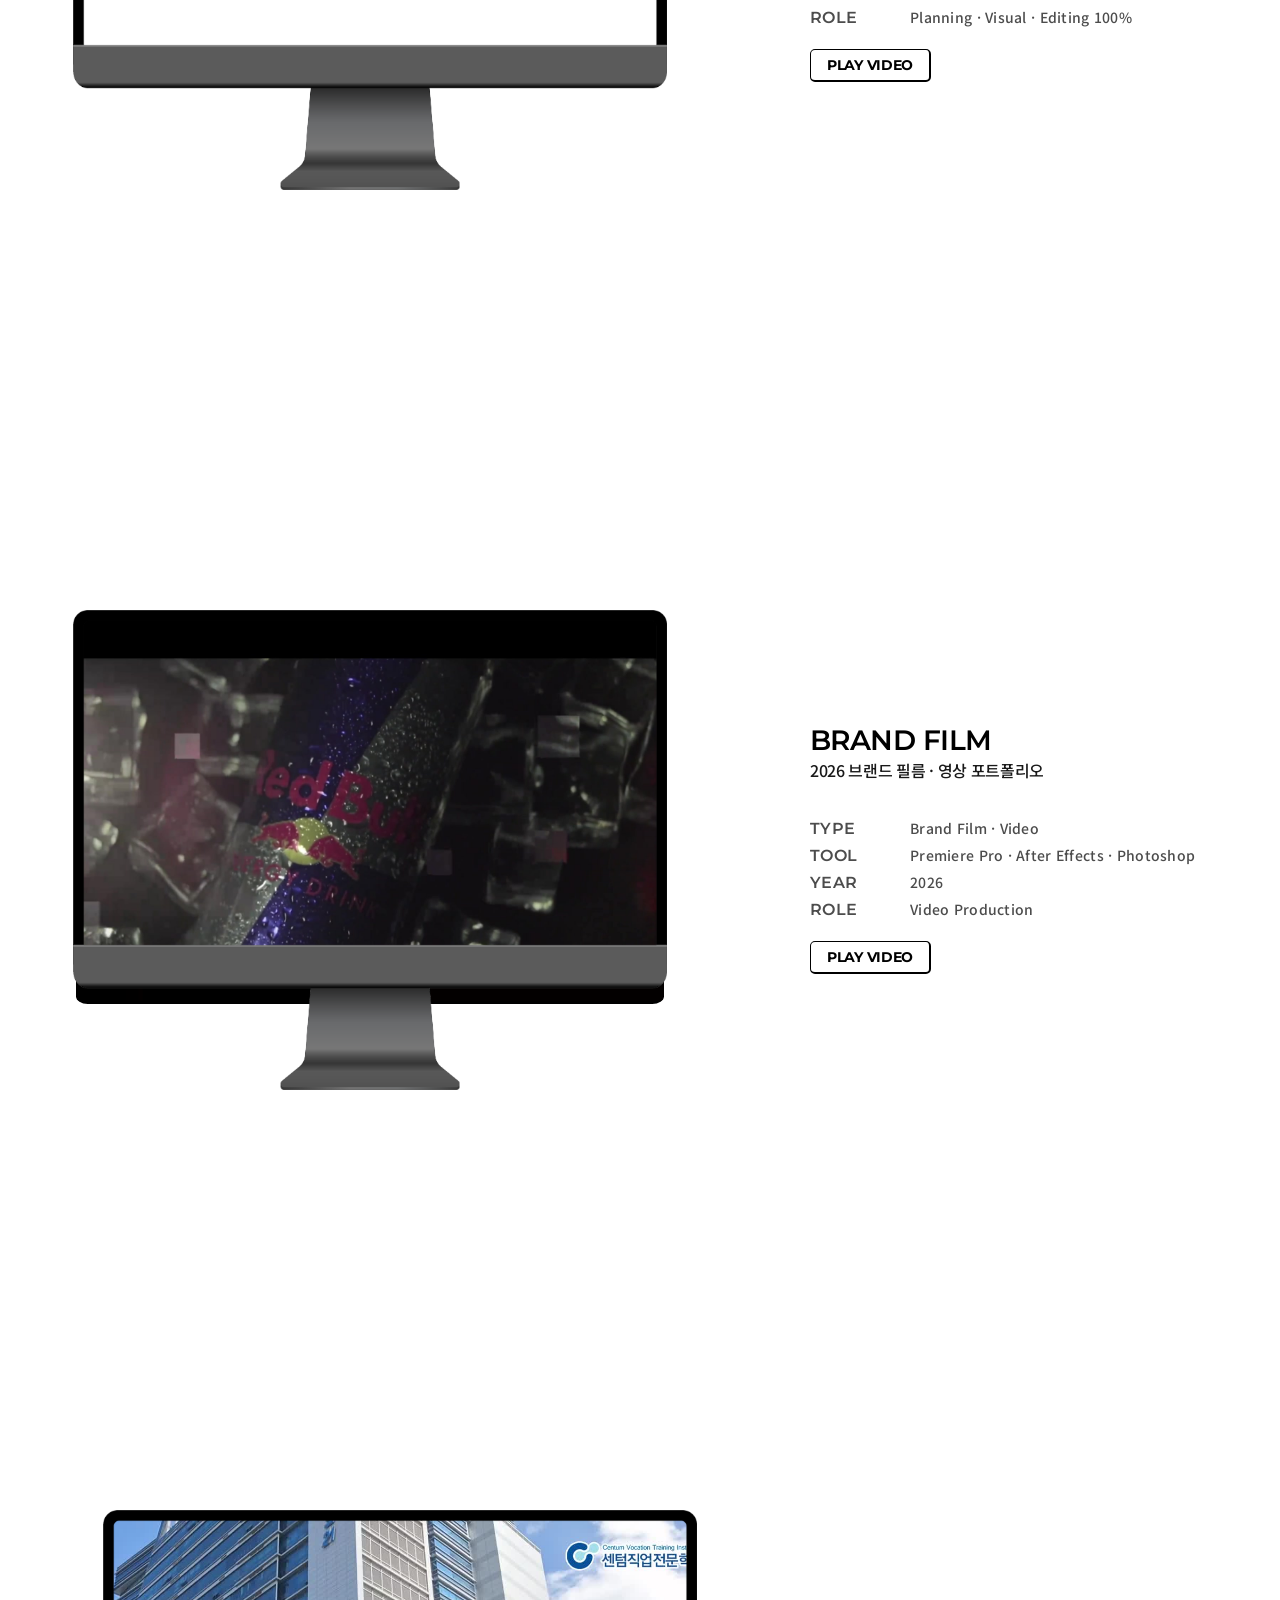
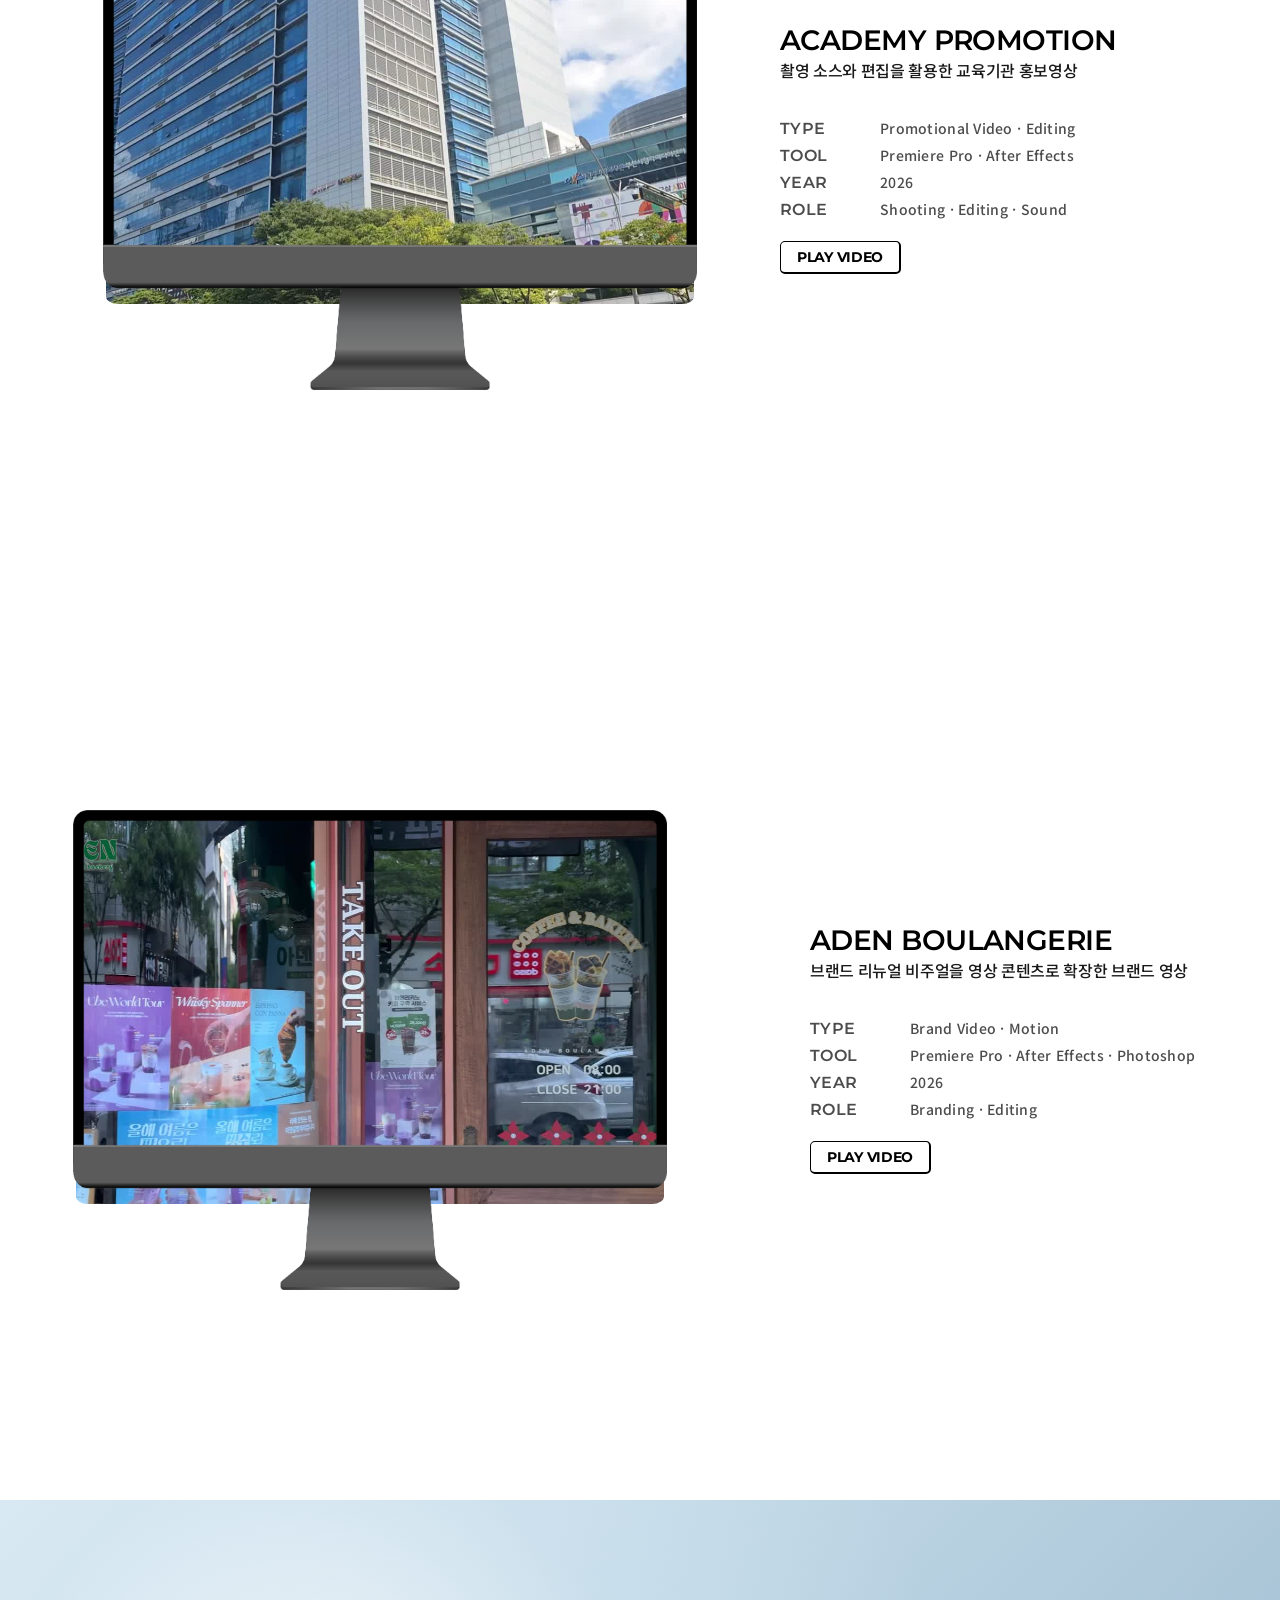
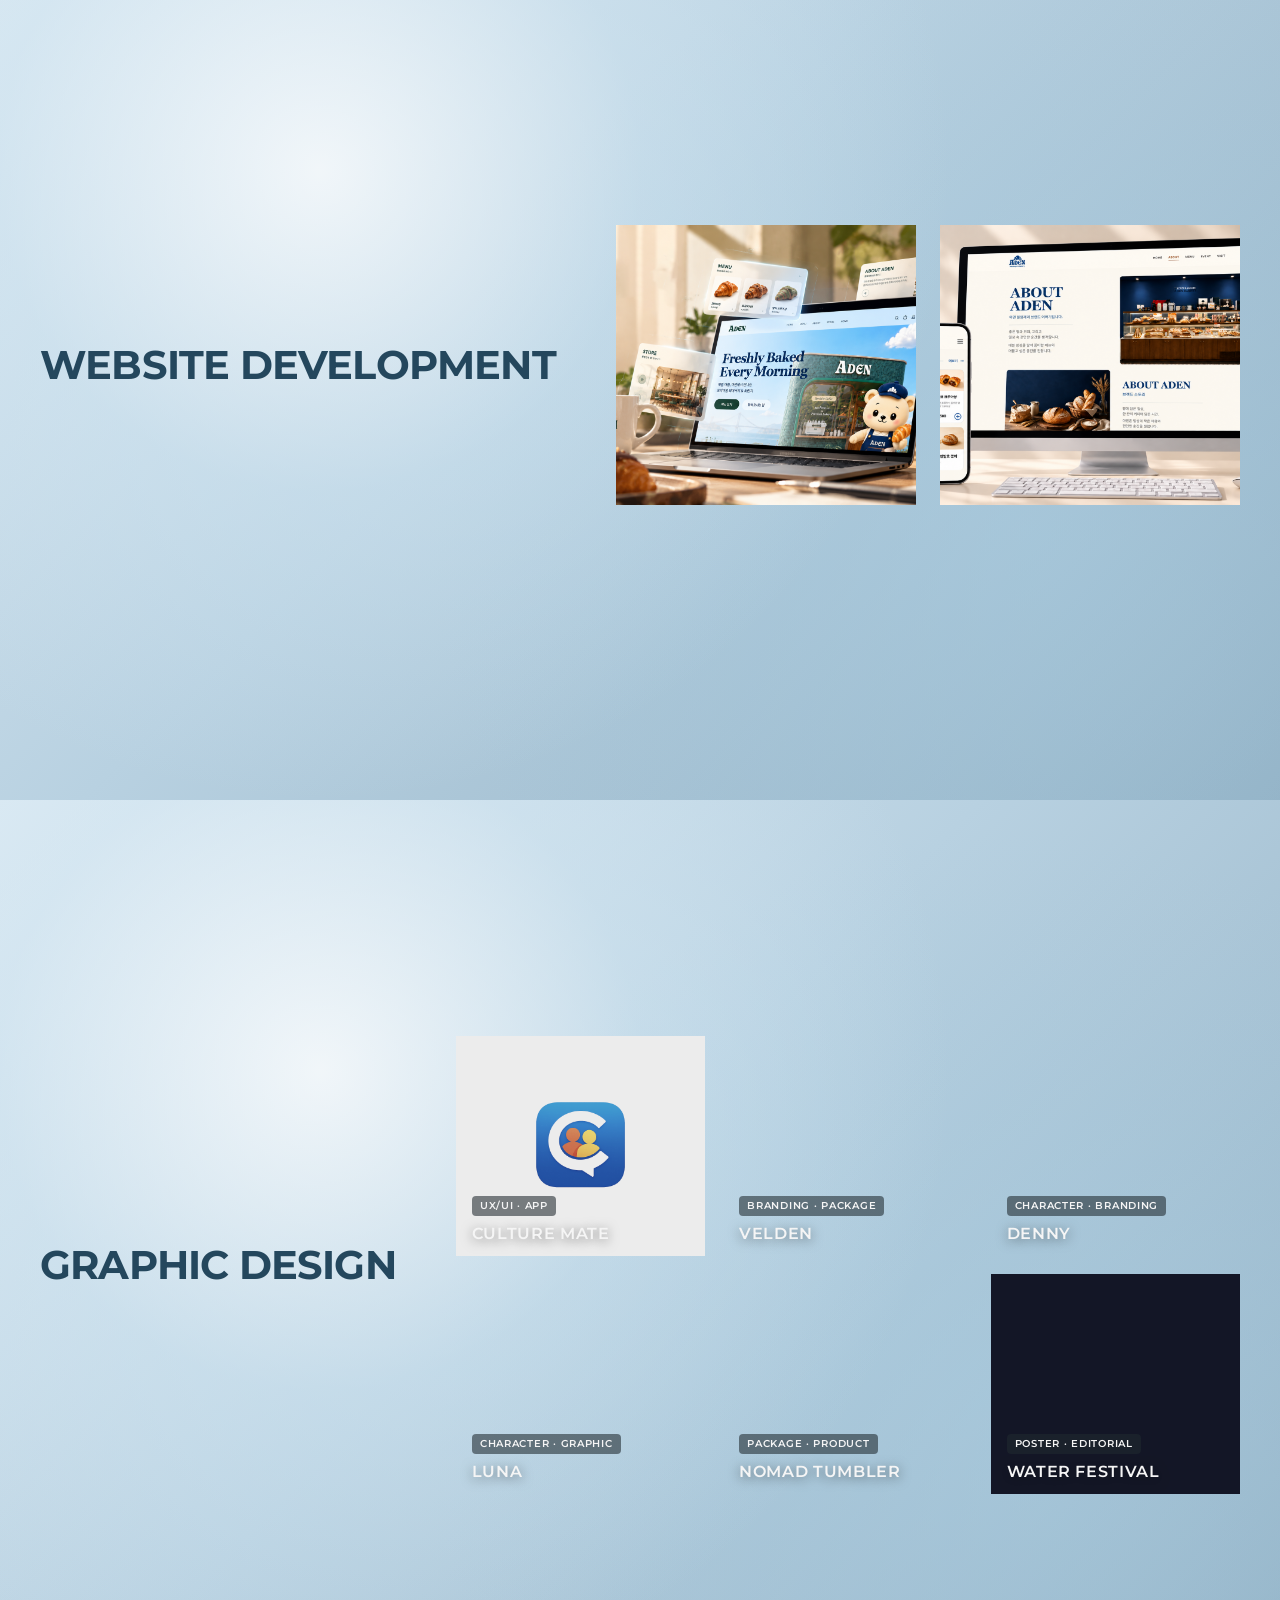
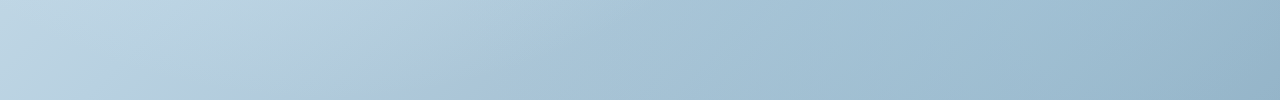
==== commit b694b3d2: "OK" ====
--- a/index.html
+++ b/index.html
@@ -31,20 +31,22 @@
   <div class="layer_btm_gradient"></div>
 
   <header class="intro_ani">
-    <h1><a href="#firstPage">2026 INOY PORTFOLIO</a></h1>
+    <h1><a href="#firstPage">INOY PORTFOLIO</a></h1>
+    <button id="mobileMenuToggle" class="mobile-menu-toggle" type="button" aria-label="메뉴 열기" aria-expanded="false" aria-controls="myMenu"><span></span><span></span><span></span></button>
     <ul id="myMenu">
       <li data-menuanchor="firstPage" class="active"><a href="#firstPage">INTRO</a></li>
       <li data-menuanchor="secondPage"><a href="#secondPage">ABOUT</a></li>
       <li data-menuanchor="thirdPage"><a href="#thirdPage">PORTFOLIO<span class="mobile_skip"> VIDEO</span></a>
         <ul class="sub">
-          <li data-menuanchor="thirdPage"><a href="#thirdPage">ADEN ANIMATION</a></li>
-          <li data-menuanchor="fourthPage"><a href="#fourthPage">PRE:BUSAN</a></li>
-          <li data-menuanchor="fifthPage"><a href="#fifthPage">ACADEMY PROMO</a></li>
-          <li data-menuanchor="sixthPage"><a href="#sixthPage">ADEN BRAND VIDEO</a></li>
+          <li data-menuanchor="thirdPage"><a href="#thirdPage">PRE:BUSAN</a></li>
+          <li data-menuanchor="fourthPage"><a href="#fourthPage">ADEN ANIMATION</a></li>
+          <li data-menuanchor="fifthPage"><a href="#fifthPage">NEW BRAND FILM</a></li>
+          <li data-menuanchor="sixthPage"><a href="#sixthPage">ACADEMY PROMO</a></li>
+          <li data-menuanchor="seventhPage"><a href="#seventhPage">ADEN BRAND VIDEO</a></li>
         </ul>
       </li>
-      <li data-menuanchor="seventhPage"><a href="#seventhPage">WEB<span class="mobile_skip"> DESIGN</span></a></li>
-      <li data-menuanchor="eighthPage"><a href="#eighthPage">GRAPHIC<span class="mobile_skip"> DESIGN</span></a></li>
+      <li data-menuanchor="eighthPage"><a href="#eighthPage">WEB<span class="mobile_skip"> DESIGN</span></a></li>
+      <li data-menuanchor="ninthPage"><a href="#ninthPage">GRAPHIC<span class="mobile_skip"> DESIGN</span></a></li>
       <!-- <li data-menuanchor="ninthPage"><a href="#ninthPage">TEAM<span class="mobile_skip"> PROJECT</span></a></li> -->
     </ul>
   </header>
@@ -111,6 +113,23 @@
       </div>
     </div>
 
+    <div id="prebusan" class="section web_section">
+      <div class="contents">
+        <div class="mockup_all"><div class="mockup desktop"><p class="screenshot"><img src="assets/portfolio/video/05-pre-busan-XR.jpg" alt="PRE:BUSAN XR"></p><p class="frame"></p></div></div>
+        <div class="info">
+          <div class="title"><h1>PRE:BUSAN</h1><p class="description">부산을 여행하기 전 XR로 미리 경험하는 브랜드 필름 프로젝트</p></div>
+          <ul>
+            <li><span>TYPE</span><span>Motion Graphic · AI Video</span></li>
+            <li><span>TOOL</span><span>After Effects, Premiere Pro, Generative AI</span></li>
+            <li><span>YEAR</span><span>2026</span></li>
+            <li><span>ROLE</span><span>Concept · Storyboard · Editing 100%</span></li>
+          </ul>
+          <div class="link"><a href="#" class="modal_btn">PLAY VIDEO</a></div>
+        </div>
+        <div class="modal_popup_bg styleguide"><div class="container"><div class="title_btn_container"><p class="title"><span>BRAND FILM </span><span>PRE:BUSAN</span></p><a href="#" class="close_btn"><img src="images/icon_close.svg" alt="닫기"></a></div><div class="img_container"><video controls playsinline preload="metadata"><source src="assets/video/projects/05-pre-busan.mp4" type="video/mp4"></video></div></div></div>
+      </div><div class="bg_circle"></div>
+    </div>
+
     <div id="aden-animation" class="section web_section">
       <div class="contents">
         <div class="mockup_all"><div class="mockup desktop"><p class="screenshot"><img src="assets/portfolio/denny/denysome.png" alt="ADEN ANIMATION"></p><p class="frame"></p></div></div>
@@ -128,20 +147,20 @@
       </div><div class="bg_circle"></div>
     </div>
 
-    <div id="prebusan" class="section web_section">
-      <div class="contents">
-        <div class="mockup_all"><div class="mockup desktop"><p class="screenshot"><img src="assets/portfolio/video/05-pre-busan-XR.jpg" alt="PRE:BUSAN XR"></p><p class="frame"></p></div></div>
+    <div id="new-brand-film" class="section web_section">
+      <div class="contents">
+        <div class="mockup_all"><div class="mockup desktop"><p class="screenshot"><img src="assets/portfolio/video/07-brand-film-thumbnail.jpg" alt="BRAND FILM"></p><p class="frame"></p></div></div>
         <div class="info">
-          <div class="title"><h1>PRE:BUSAN</h1><p class="description">부산을 여행하기 전 XR로 미리 경험하는 브랜드 필름 프로젝트</p></div>
+          <div class="title"><h1>BRAND FILM</h1><p class="description">2026 브랜드 필름 · 영상 포트폴리오</p></div>
           <ul>
-            <li><span>TYPE</span><span>Motion Graphic · AI Video</span></li>
-            <li><span>TOOL</span><span>After Effects, Premiere Pro, Generative AI</span></li>
+            <li><span>TYPE</span><span>Brand Film · Video</span></li>
+            <li><span>TOOL</span><span>Premiere Pro · After Effects · Photoshop</span></li>
             <li><span>YEAR</span><span>2026</span></li>
-            <li><span>ROLE</span><span>Concept · Storyboard · Editing 100%</span></li>
+            <li><span>ROLE</span><span>Video Production</span></li>
           </ul>
           <div class="link"><a href="#" class="modal_btn">PLAY VIDEO</a></div>
         </div>
-        <div class="modal_popup_bg styleguide"><div class="container"><div class="title_btn_container"><p class="title"><span>BRAND FILM </span><span>PRE:BUSAN</span></p><a href="#" class="close_btn"><img src="images/icon_close.svg" alt="닫기"></a></div><div class="img_container"><video controls playsinline preload="metadata"><source src="assets/video/projects/05-pre-busan.mp4" type="video/mp4"></video></div></div></div>
+        <div class="modal_popup_bg styleguide"><div class="container"><div class="title_btn_container"><p class="title"><span>BRAND VIDEO </span><span>NEW BRAND FILM</span></p><a href="#" class="close_btn"><img src="images/icon_close.svg" alt="닫기"></a></div><div class="img_container"><video controls playsinline preload="metadata"><source src="assets/video/projects/07-new-brand-film.mp4" type="video/mp4"></video></div></div></div>
       </div><div class="bg_circle"></div>
     </div>
 
@@ -181,7 +200,7 @@
 
     <div id="clone" class="section clone_graphic_section">
       <div class="contents">
-        <h1>WEB DESIGN</h1>
+        <h1>WEBSITE DEVELOPMENT</h1>
         <div class="grid-container">
           <div class="grid-item item1"><div class="info"><div class="txt"><h2>ADEN BOULANGERIE</h2><p>Personal Website · HTML / CSS / JavaScript</p></div><div class="link"><a href="aden-site/index.html" target="_blank">Website</a></div></div></div>
 
@@ -364,5 +383,35 @@
     </div> -->
 </div>
   <script src="script/script.js"></script>
+  <script>
+    (function () {
+      var toggle = document.getElementById('mobileMenuToggle');
+      var menu = document.getElementById('myMenu');
+      if (!toggle || !menu) return;
+      function closeMenu() {
+        document.body.classList.remove('mobile-menu-open');
+        toggle.setAttribute('aria-expanded', 'false');
+        toggle.setAttribute('aria-label', '메뉴 열기');
+      }
+      toggle.addEventListener('click', function () {
+        var open = document.body.classList.toggle('mobile-menu-open');
+        toggle.setAttribute('aria-expanded', String(open));
+        toggle.setAttribute('aria-label', open ? '메뉴 닫기' : '메뉴 열기');
+      });
+      menu.addEventListener('click', function (event) {
+        if (event.target.closest('a')) closeMenu();
+      });
+      document.addEventListener('keydown', function (event) {
+        if (event.key === 'Escape') closeMenu();
+      });
+      document.addEventListener('click', function (event) {
+        if (document.body.classList.contains('mobile-menu-open') &&
+            !event.target.closest('body > header')) closeMenu();
+      });
+      window.addEventListener('resize', function () {
+        if (window.innerWidth > 767) closeMenu();
+      });
+    }());
+  </script>
 </body>
 </html>
--- a/styles/design.css
+++ b/styles/design.css
@@ -1027,4 +1027,4 @@
     font-size: 32px;
     line-height: 48px;
     cursor: pointer;
-}+}
--- a/styles/responsive.css
+++ b/styles/responsive.css
@@ -188,4 +188,382 @@
             'item4'
             ;
     }
-}+}
+
+/* INOY mobile refinement — desktop styles remain unchanged */
+@media screen and (max-width: 767px) {
+  html, body { min-width: 0 !important; max-width: 100%; }
+  body { overflow-x: clip; cursor: auto; }
+  #cursor { display: none !important; }
+  .section_bg, .layer_btm_gradient {
+    width: 100vw !important;
+    max-width: 100vw !important;
+    left: 0 !important;
+    right: 0 !important;
+    box-sizing: border-box;
+  }
+  .section_bg { background-size: cover; background-repeat: no-repeat; }
+  #intro, #about { width: 100% !important; max-width: 100vw; }
+  #clone, #graphic { min-height: 100dvh !important; height: auto !important; }
+  #clone .fp-tableCell, #graphic .fp-tableCell {
+    height: auto !important; min-height: 100dvh !important;
+    display: block !important;
+  }
+  #clone, #graphic { overflow: visible !important; }
+  #intro .layer { width: 100% !important; max-width: 100%; }
+  #intro .title .title_container {
+    width: calc(100% - 32px) !important;
+    max-width: 100%;
+    left: 50% !important;
+  }
+  #intro .title .title_container h1:nth-child(2) {
+    font-size: clamp(3.1rem, 12vw, 5.5rem) !important;
+    white-space: normal !important;
+    line-height: 1.02;
+  }
+  #intro .title .title_container h1:nth-child(1) {
+    flex-wrap: wrap;
+    justify-content: center;
+  }
+  #intro .title .title_container h1 span { white-space: normal; }
+  #clone .contents, #graphic .contents { margin-top: 0 !important; }
+  #about .contents_wrap {
+    width: 100% !important;
+    max-width: 100% !important;
+    padding: 110px 22px 45px !important;
+    gap: 28px !important;
+    box-sizing: border-box;
+  }
+
+  /* WEB: replace cropped desktop split with two readable stacked cards */
+  #clone .contents {
+    width: 100% !important;
+    max-width: 100% !important;
+    padding: 100px 20px 48px !important;
+    box-sizing: border-box;
+    display: flex !important;
+    flex-direction: column !important;
+    gap: 22px !important;
+    align-items: stretch !important;
+  }
+  #clone .contents > h1 {
+    width: 100% !important;
+    text-align: center;
+    font-size: clamp(1.7rem, 7vw, 2.3rem) !important;
+  }
+  #clone .contents .grid-container {
+    display: grid !important;
+    width: 100% !important;
+    max-width: 480px !important;
+    margin: 0 auto !important;
+    grid-template-columns: minmax(0, 1fr) !important;
+    grid-template-rows: none !important;
+    grid-template-areas: "item1" "item2" !important;
+    gap: 20px !important;
+  }
+  #clone .contents .grid-container .grid-item.item1,
+  #clone .contents .grid-container .grid-item.item2 {
+    width: 100% !important;
+    height: auto !important;
+    aspect-ratio: 16 / 10;
+    margin: 0 !important;
+    background-position: center center !important;
+    background-size: contain !important;
+    background-color: rgba(255,255,255,.55);
+    border-radius: 12px;
+    box-shadow: 0 12px 28px rgba(32,65,89,.13);
+  }
+  #clone .contents .grid-container .grid-item .info {
+    transform: none !important;
+    background: linear-gradient(transparent, rgba(14,31,46,.86)) !important;
+    padding: 32px 14px 13px !important;
+    align-items: flex-end;
+    gap: 8px;
+  }
+  #clone .contents .grid-container .grid-item .info .txt { min-width: 0; }
+  #clone .contents .grid-container .grid-item .info .txt h2 {
+    font-size: 14px !important;
+    font-weight: 700;
+  }
+  #clone .contents .grid-container .grid-item .info .txt p {
+    font-size: 10px !important;
+    line-height: 1.4;
+  }
+  #clone .contents .grid-container .grid-item .info .link a {
+    padding: 9px 10px !important;
+    font-size: 11px !important;
+    display: inline-block;
+  }
+
+  /* GRAPHIC: compact two-column mobile gallery */
+  #graphic .contents {
+    width: 100% !important;
+    max-width: 100% !important;
+    padding: 100px 16px 48px !important;
+    box-sizing: border-box;
+    display: flex !important;
+    flex-direction: column !important;
+    gap: 22px !important;
+    align-items: stretch !important;
+  }
+  #graphic .contents > h1 {
+    width: 100% !important;
+    text-align: center;
+    font-size: clamp(1.65rem, 7vw, 2.3rem) !important;
+  }
+  #graphic .contents .grid-container {
+    display: grid !important;
+    width: 100% !important;
+    max-width: 540px !important;
+    margin: 0 auto !important;
+    grid-template-columns: repeat(2, minmax(0, 1fr)) !important;
+    grid-template-rows: none !important;
+    grid-template-areas: "item1 item2" "item3 item4" "item5 item6" !important;
+    gap: 12px !important;
+  }
+  #graphic .contents .grid-container .grid-item {
+    width: 100% !important;
+    height: auto !important;
+    min-width: 0;
+    aspect-ratio: 4 / 3;
+    border-radius: 9px;
+    overflow: hidden;
+    background-position: center !important;
+    background-size: cover !important;
+    filter: none !important;
+    box-shadow: 0 5px 16px rgba(32,65,89,.12);
+  }
+  #graphic .contents .grid-container .grid-item.item5 { grid-area: item5; }
+  #graphic .contents .grid-container .grid-item.item6 { grid-area: item6; }
+  #graphic .contents .grid-container .grid-item:hover { transform: none !important; }
+  #graphic .contents .grid-container .grid-item::after {
+    font-size: 11px !important;
+    line-height: 1.2;
+  }
+  #graphic .contents .grid-container .grid-item::before {
+    font-size: 9px !important;
+  }
+  #graphic .old-inoy-detail-modal .container {
+    width: 96vw !important;
+    top: 12px !important;
+    height: calc(100dvh - 24px) !important;
+  }
+}
+
+/* INOY mobile v2 — menu, about, web cards */
+@media screen and (min-width: 768px) {
+  body > header .mobile-menu-toggle { display: none !important; }
+}
+@media screen and (max-width: 767px) {
+  body > header {
+    height: 60px !important;
+    min-height: 60px;
+    padding: 0 18px !important;
+    display: flex !important;
+    flex-flow: row nowrap !important;
+    align-items: center !important;
+    justify-content: space-between !important;
+    background: rgba(35, 65, 86, .78) !important;
+    backdrop-filter: blur(14px);
+    -webkit-backdrop-filter: blur(14px);
+    box-sizing: border-box;
+    overflow: visible !important;
+  }
+  body > header > h1 {
+    position: static !important;
+    transform: none !important;
+    margin: 0 !important;
+    line-height: 1;
+  }
+  body > header > h1 a {
+    font-size: 12px !important;
+    letter-spacing: .10em !important;
+    padding: 0 !important;
+  }
+  body > header .mobile-menu-toggle {
+    appearance: none;
+    width: 42px; height: 42px;
+    border: 1px solid rgba(255,255,255,.42);
+    background: rgba(255,255,255,.10);
+    border-radius: 10px;
+    display: flex !important;
+    flex-flow: column nowrap;
+    align-items: center;
+    justify-content: center;
+    gap: 5px;
+    cursor: pointer;
+    z-index: 803;
+    flex-shrink: 0;
+  }
+  body > header .mobile-menu-toggle span {
+    display: block;
+    width: 20px; height: 2px;
+    background: white; border-radius: 2px;
+    transition: transform .2s, opacity .2s;
+  }
+  body.mobile-menu-open > header .mobile-menu-toggle span:nth-child(1) { transform: translateY(7px) rotate(45deg); }
+  body.mobile-menu-open > header .mobile-menu-toggle span:nth-child(2) { opacity: 0; }
+  body.mobile-menu-open > header .mobile-menu-toggle span:nth-child(3) { transform: translateY(-7px) rotate(-45deg); }
+  body > header > #myMenu {
+    display: none !important;
+    position: absolute !important;
+    top: 60px !important;
+    left: 0 !important;
+    right: 0 !important;
+    width: 100% !important;
+    height: auto !important;
+    max-height: calc(100dvh - 60px);
+    overflow-y: auto !important;
+    box-sizing: border-box;
+    background: rgba(29, 54, 73, .97);
+    padding: 14px 18px 20px !important;
+    flex-flow: column nowrap !important;
+    align-items: stretch !important;
+    gap: 3px;
+    box-shadow: 0 16px 28px rgba(0,0,0,.18);
+    z-index: 802;
+  }
+  body.mobile-menu-open > header > #myMenu { display: flex !important; }
+  body > header > #myMenu > li {
+    display: block !important;
+    width: 100%;
+    height: auto !important;
+  }
+  body > header > #myMenu > li > a {
+    display: block !important;
+    padding: 12px 14px !important;
+    font-size: 14px !important;
+    color: #fff;
+  }
+  body > header > #myMenu > li .sub {
+    display: flex !important;
+    position: static !important;
+    transform: none !important;
+    height: auto !important;
+    width: 100% !important;
+    max-height: none !important;
+    background: transparent !important;
+    overflow: visible !important;
+    gap: 0;
+  }
+  body > header > #myMenu > li .sub li a {
+    display: block !important;
+    text-align: left !important;
+    padding: 8px 14px 8px 30px !important;
+    font-size: 12px !important;
+    color: #d9eaf6 !important;
+    font-weight: 500;
+  }
+  /* ABOUT: keep information in a compact two-column grid */
+  #about { overflow-y: auto !important; overscroll-behavior: contain; }
+  #about .fp-tableCell { display: block !important; height: auto !important; min-height: 100dvh !important; }
+  #about .contents_wrap {
+    padding: 88px 20px 42px !important;
+    display: flex !important;
+    flex-direction: column !important;
+    align-items: center !important;
+    gap: 18px !important;
+  }
+  #about .contents_wrap .photo {
+    width: 112px !important;
+    height: 112px !important;
+    min-width: 112px;
+    padding: 0 !important;
+    flex: none;
+  }
+  #about .contents_wrap .info_all {
+    width: 100% !important;
+    display: grid !important;
+    grid-template-columns: repeat(2, minmax(0, 1fr)) !important;
+    grid-template-rows: auto !important;
+    column-gap: 16px !important;
+    row-gap: 22px !important;
+  }
+  #about .contents_wrap .info_all .info {
+    min-width: 0;
+    padding: 0 0 0 10px !important;
+    gap: 9px !important;
+    border-left: 2px solid #577c93;
+  }
+  #about .contents_wrap .info_all .info h2 {
+    font-size: 13px !important;
+    padding: 0 !important;
+    border: 0 !important;
+  }
+  #about .contents_wrap .info_all .info ul { gap: 8px !important; }
+  #about .contents_wrap .info_all .info ul li {
+    display: block !important;
+    overflow-wrap: anywhere;
+  }
+  #about .contents_wrap .info_all .info ul li p {
+    width: auto !important;
+    font-size: 11px !important;
+    line-height: 1.45 !important;
+    transform: none !important;
+  }
+  #about .contents_wrap .info_all .info ul li p:first-child {
+    margin-bottom: 2px;
+    opacity: .85;
+  }
+  #about .contents_wrap .info_all .info.skills ul li {
+    display: flex !important;
+    flex-wrap: wrap;
+    gap: 3px;
+  }
+  #about .contents_wrap .info_all .info.skills ul li p.level { gap: 3px; }
+  #about .contents_wrap .info_all .info.skills ul li p.level span {
+    width: 11px !important;
+  }
+  /* WEB: put project names below previews instead of covering mockups */
+  #clone .contents .grid-container { gap: 24px !important; }
+  #clone .contents .grid-container .grid-item.item1,
+  #clone .contents .grid-container .grid-item.item2 {
+    overflow: visible !important;
+    aspect-ratio: 16 / 10 !important;
+    background-position: center !important;
+    background-size: cover !important;
+    border-radius: 12px 12px 0 0 !important;
+    margin-bottom: 72px !important;
+  }
+  #clone .contents .grid-container .grid-item .info {
+    position: absolute !important;
+    top: 100% !important;
+    bottom: auto !important;
+    min-height: 72px;
+    box-sizing: border-box;
+    padding: 12px !important;
+    border-radius: 0 0 12px 12px;
+    background: rgba(31, 58, 77, .94) !important;
+    display: flex !important;
+    flex-flow: row nowrap !important;
+    align-items: center !important;
+    justify-content: space-between !important;
+  }
+  #clone .contents .grid-container .grid-item .info .txt h2 { font-size: 12px !important; }
+  #clone .contents .grid-container .grid-item .info .txt p { font-size: 10px !important; margin-top: 4px !important; }
+  #clone .contents .grid-container .grid-item .info .link { flex-shrink: 0; }
+  #clone .contents .grid-container .grid-item .info .link a { white-space: nowrap; }
+}
+@media screen and (max-width: 359px) {
+  #about .contents_wrap .info_all { column-gap: 10px !important; }
+  #about .contents_wrap .info_all .info ul li p { font-size: 10px !important; }
+}
+
+/* v3: larger ABOUT typography and refined mobile website previews */
+@media (max-width: 767px) {
+  #about .contents_wrap .photo { width: 148px !important; height: 148px !important; min-width: 148px !important; }
+  #about .contents_wrap .info_all .info h2 { font-size: 15px !important; }
+  #about .contents_wrap .info_all .info ul li p { font-size: 12.5px !important; line-height: 1.48 !important; }
+  #about .contents_wrap .info_all { column-gap: 12px !important; row-gap: 25px !important; }
+  #clone .contents .grid-container .grid-item.item1,
+  #clone .contents .grid-container .grid-item.item2 {
+    aspect-ratio: 16 / 10 !important;
+    background-size: contain !important;
+    background-repeat: no-repeat !important;
+    background-color: rgba(255,255,255,.42) !important;
+  }
+  #clone .contents .grid-container .grid-item .info { min-height: 80px !important; }
+  #clone .contents .grid-container .grid-item.item1,
+  #clone .contents .grid-container .grid-item.item2 { margin-bottom: 80px !important; }
+  #clone .contents > h1 { font-size: clamp(1.4rem, 6vw, 2.1rem) !important; }
+}
